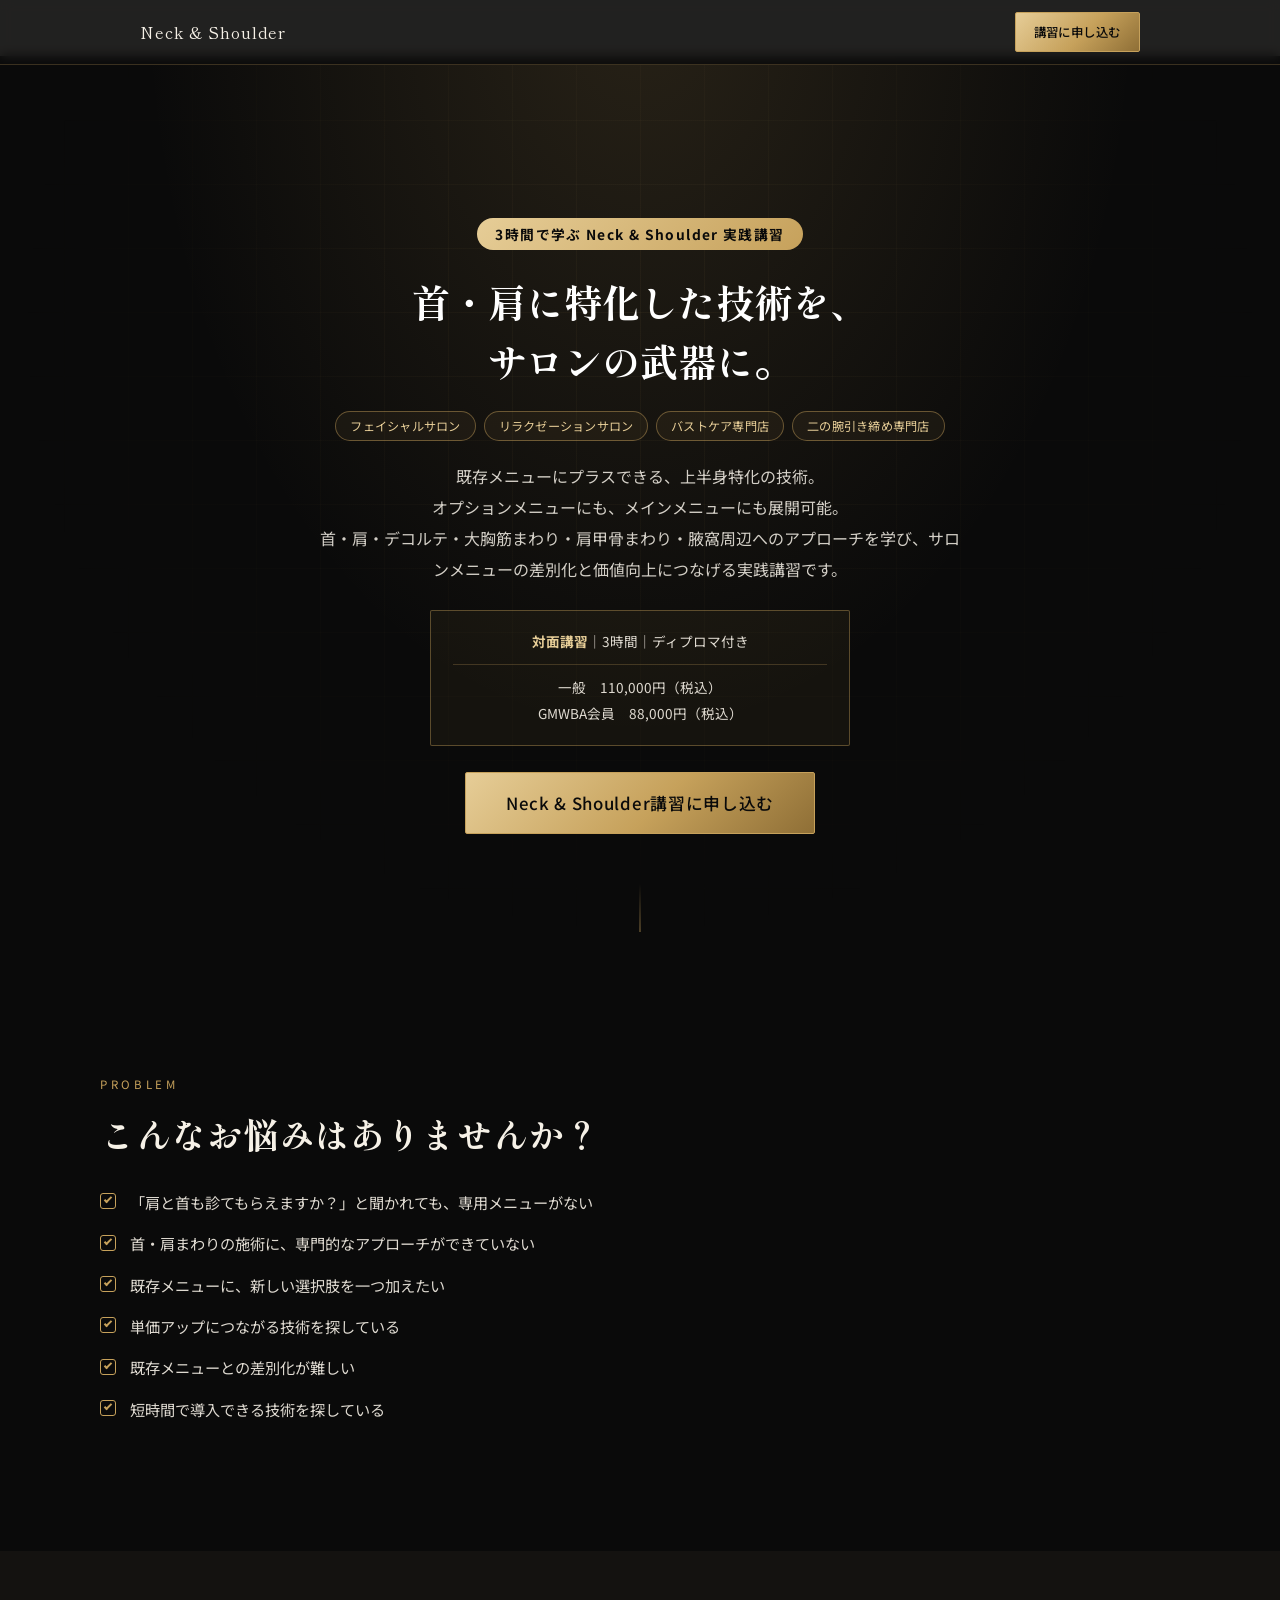
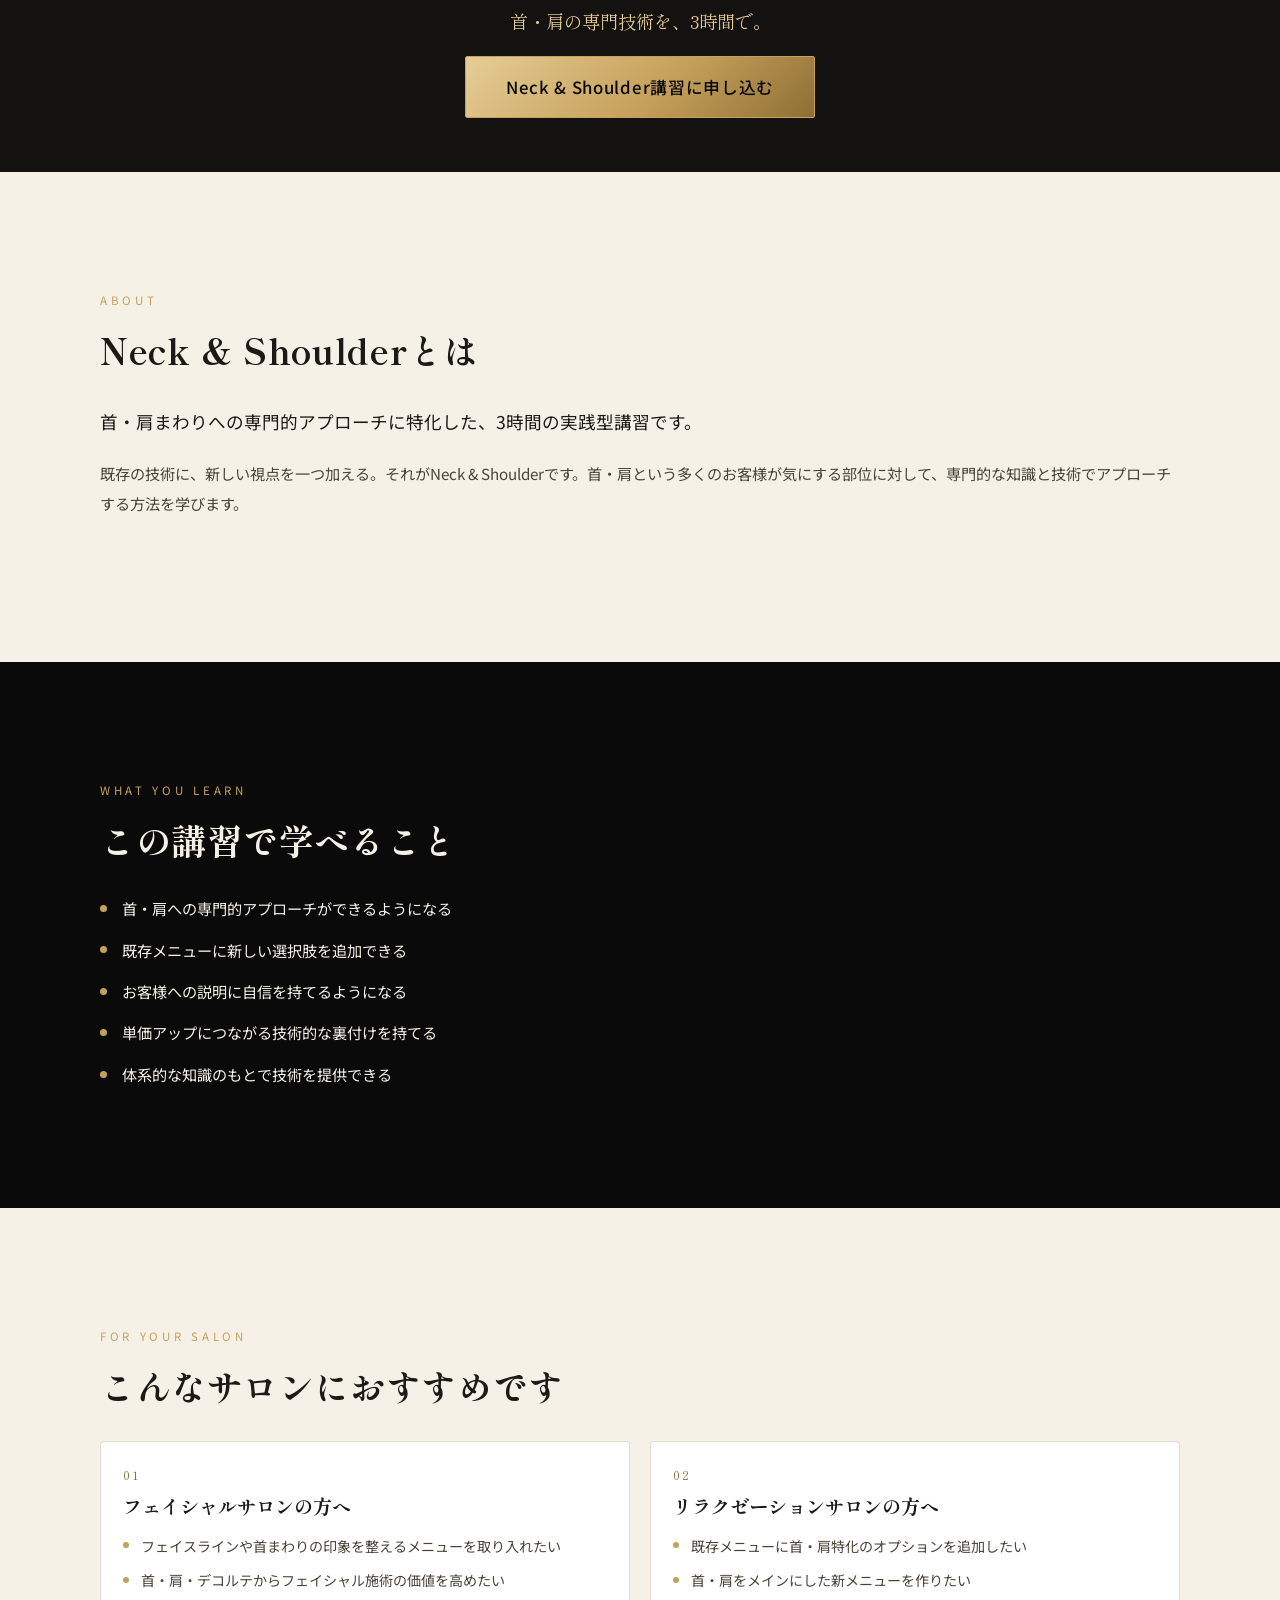
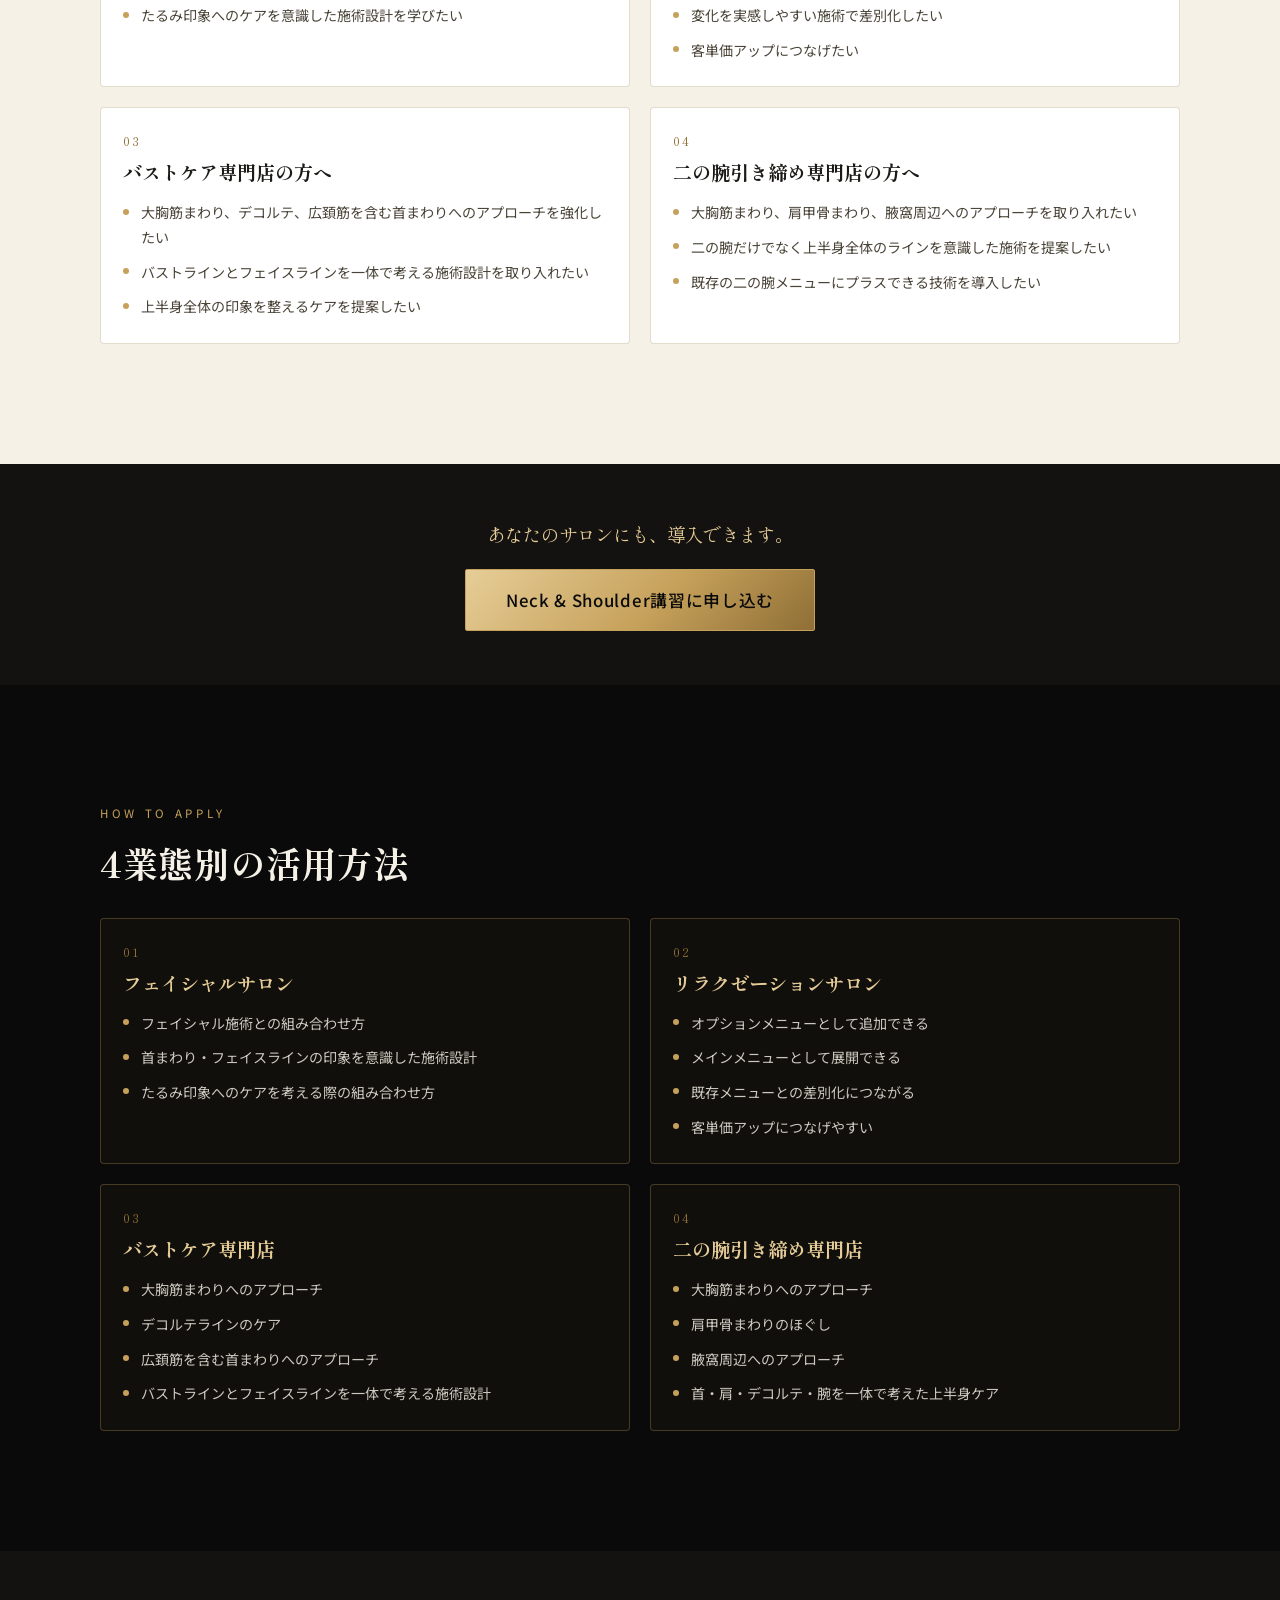
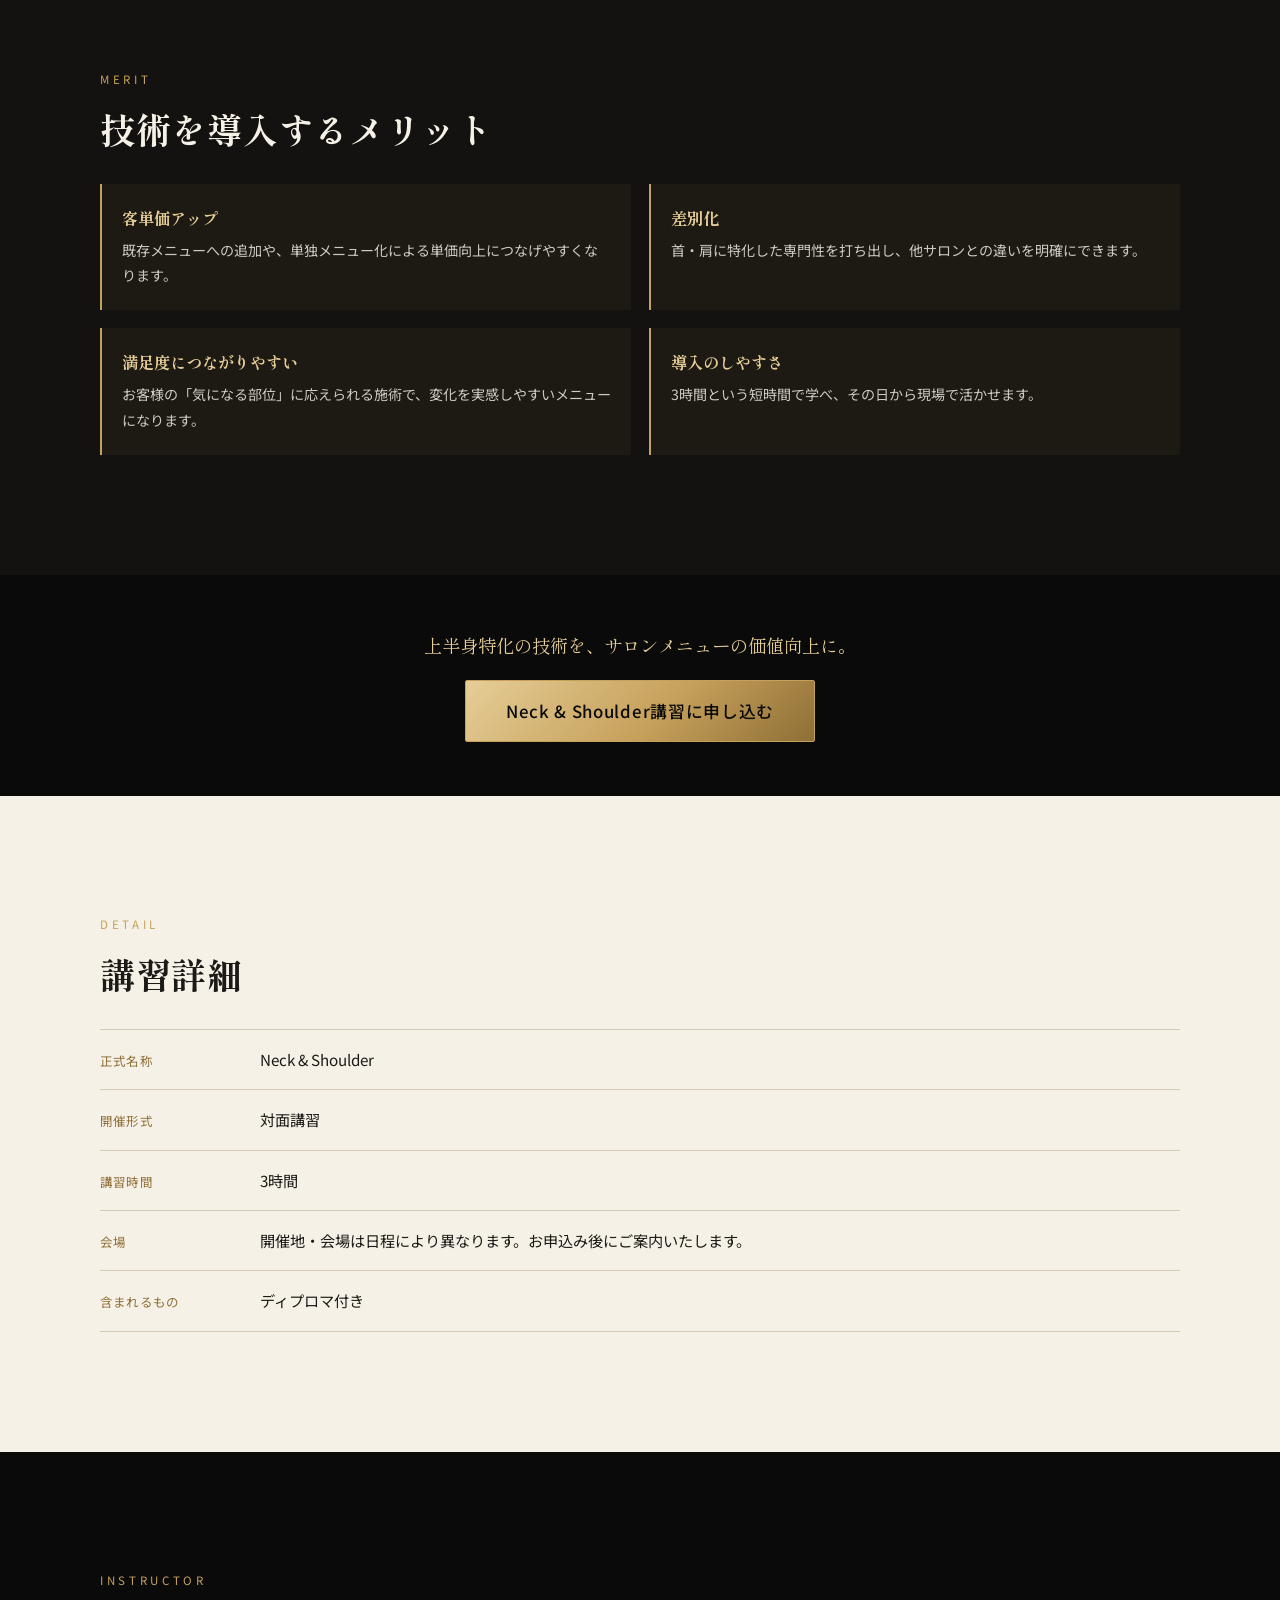
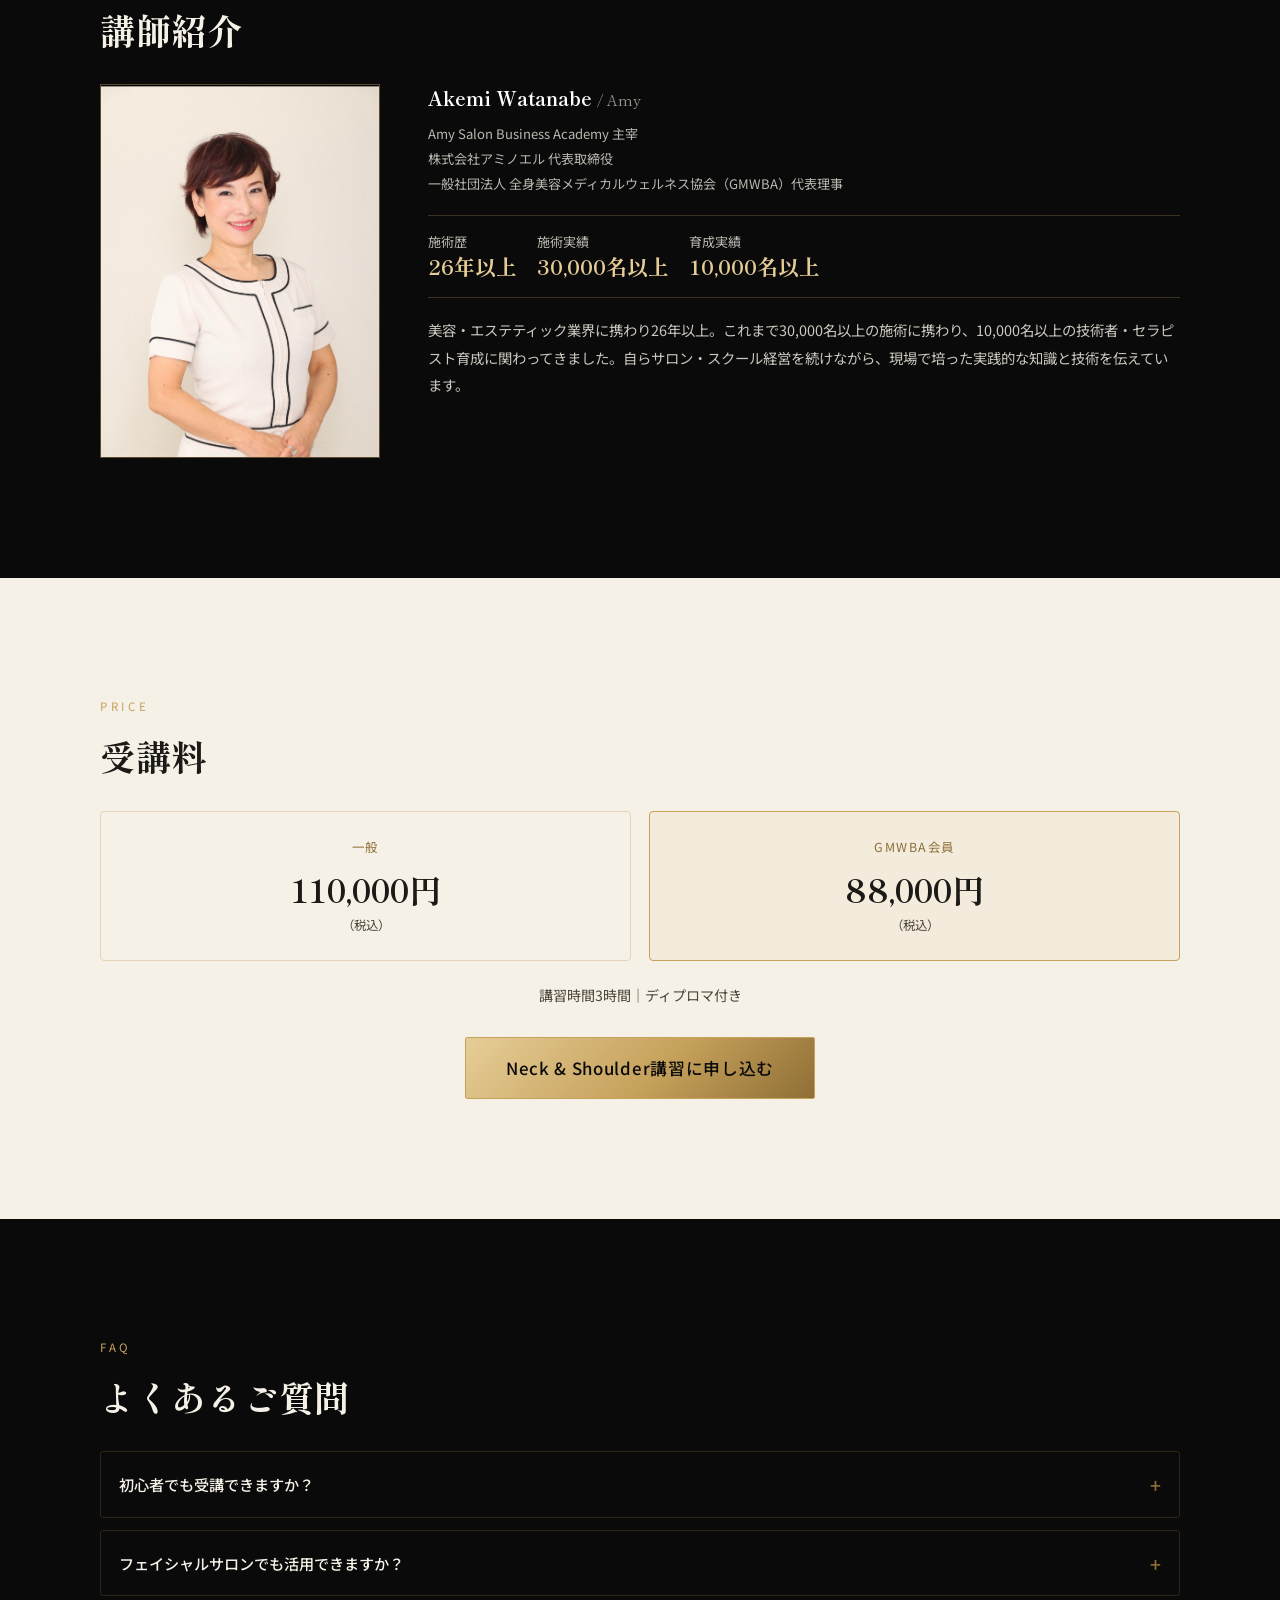
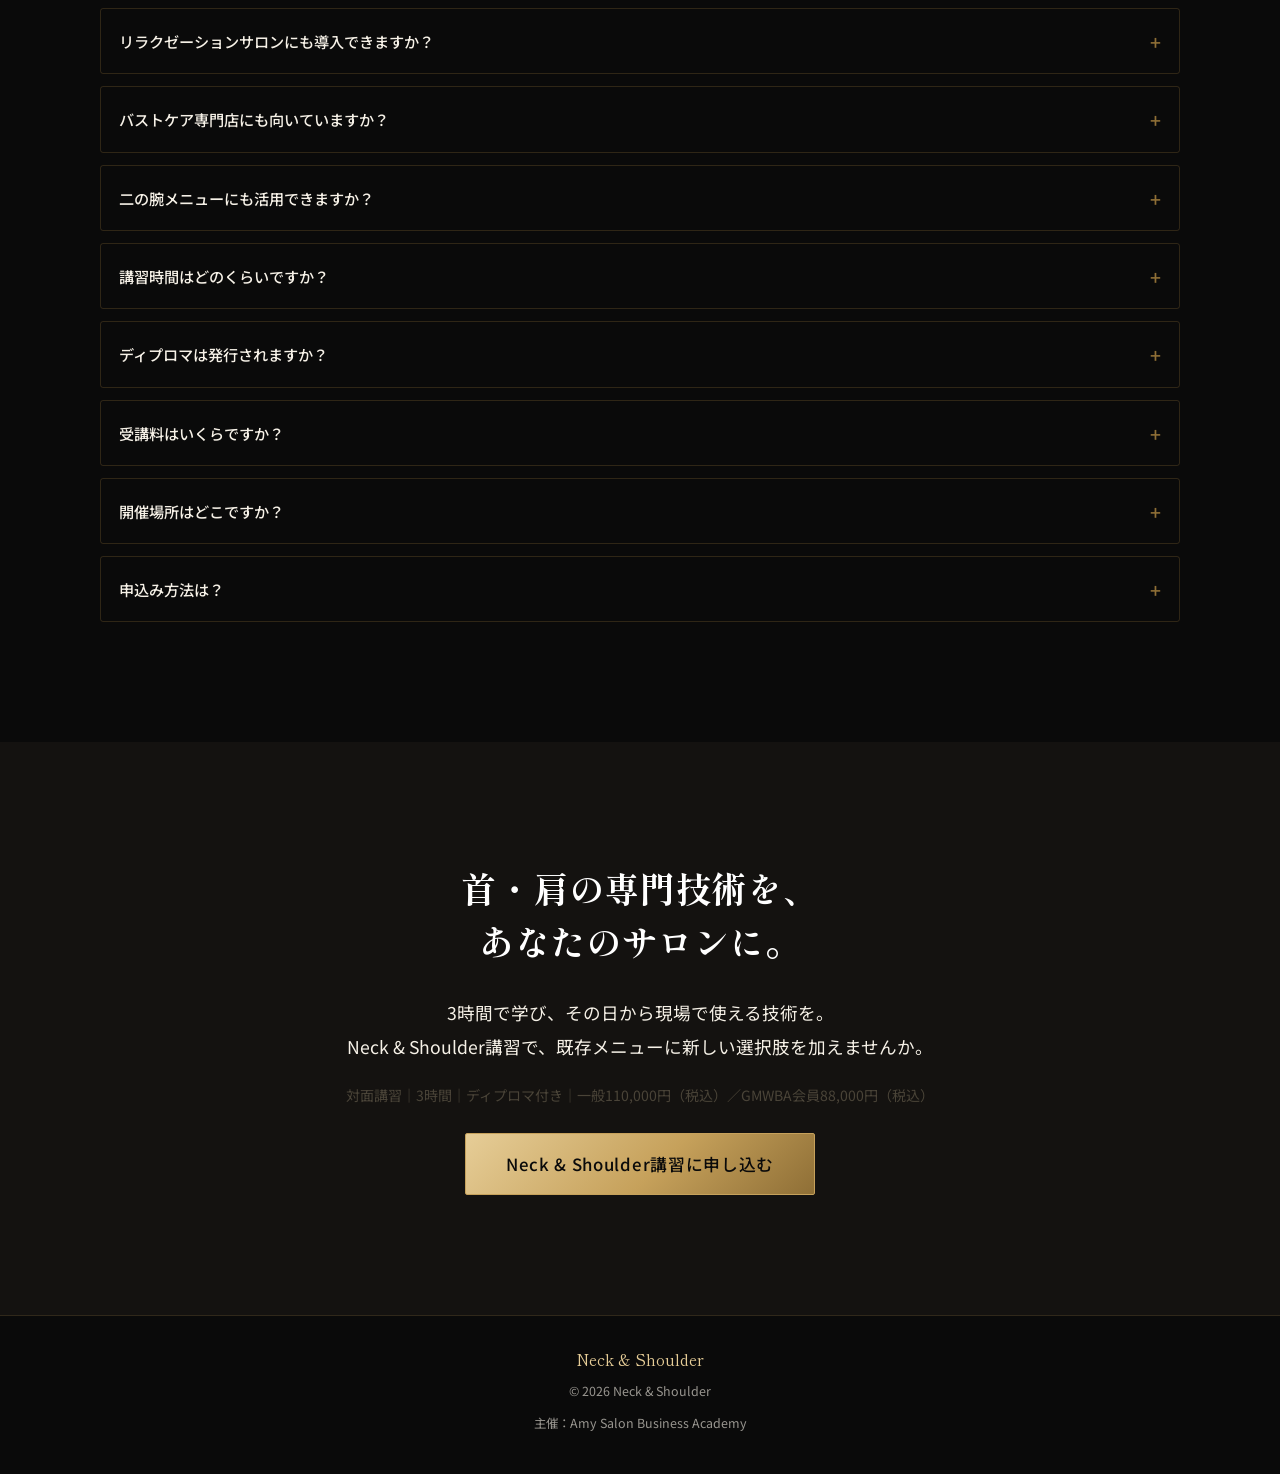
==== index.html @ 7eb39030 "Neck & Shoulder講習LP 初回実装 - 12セクション構成のLP（ファーストビュー〜最終CTA） - 黒×ゴールド基調、スマートフォン最優先デザイン - フェイシャル/リラクゼーション/" ====
<!DOCTYPE html>
<html lang="ja">
<head>
<meta charset="UTF-8">
<meta name="viewport" content="width=device-width, initial-scale=1.0">
<title>Neck & Shoulder｜3時間で学ぶ首・肩専門講習</title>
<meta name="description" content="首・肩に特化した技術を、サロンの武器に。3時間で学ぶNeck & Shoulder実践講習。フェイシャル・リラクゼーション・バストケア・二の腕引き締めサロンへの導入に。">
<meta name="robots" content="index,follow">
<link rel="canonical" href="https://example.com/">

<link rel="icon" href="favicon.svg" type="image/svg+xml">

<link rel="preconnect" href="https://fonts.googleapis.com">
<link rel="preconnect" href="https://fonts.gstatic.com" crossorigin>
<link href="https://fonts.googleapis.com/css2?family=Shippori+Mincho:wght@500;700&family=Noto+Sans+JP:wght@300;400;500;700&display=swap" rel="stylesheet">

<link rel="stylesheet" href="css/style.css">
</head>
<body>

<a class="skip-link" href="#main">本文へスキップ</a>

<header class="site-header" id="site-header">
  <div class="site-header__inner">
    <a href="#top" class="site-header__logo">Neck & Shoulder</a>
    <a href="#" class="btn btn--small btn--gold js-cta site-header__cta">講習に申し込む</a>
  </div>
</header>

<main id="main">

  <!-- 1. ファーストビュー -->
  <section class="hero" id="top" aria-label="ファーストビュー">
    <div class="hero__inner">
      <p class="hero__badge">3時間で学ぶ Neck & Shoulder 実践講習</p>

      <h1 class="hero__title">
        首・肩に特化した技術を、<br>
        サロンの武器に。
      </h1>

      <div class="hero__tags" aria-label="対象業態">
        <span class="hero__tag">フェイシャルサロン</span>
        <span class="hero__tag">リラクゼーションサロン</span>
        <span class="hero__tag">バストケア専門店</span>
        <span class="hero__tag">二の腕引き締め専門店</span>
      </div>

      <p class="hero__lead">
        既存メニューにプラスできる、上半身特化の技術。<br>
        オプションメニューにも、メインメニューにも展開可能。<br>
        首・肩・デコルテ・大胸筋まわり・肩甲骨まわり・腋窩周辺へのアプローチを学び、サロンメニューの差別化と価値向上につなげる実践講習です。
      </p>

      <div class="hero__info">
        <p class="hero__info-row"><strong>対面講習</strong>｜3時間｜ディプロマ付き</p>
        <hr class="hero__info-divider">
        <p class="hero__info-row">一般　110,000円（税込）</p>
        <p class="hero__info-row">GMWBA会員　88,000円（税込）</p>
      </div>

      <div class="hero__cta-group">
        <a href="#" class="btn btn--gold btn--large js-cta">Neck & Shoulder講習に申し込む</a>
      </div>
    </div>
    <div class="hero__scroll" aria-hidden="true"></div>
  </section>

  <!-- 2. こんなお悩みありませんか？ -->
  <section class="section section--dark" aria-labelledby="problem-title">
    <div class="section__inner">
      <p class="section__eyebrow">PROBLEM</p>
      <h2 class="section__title" id="problem-title">こんなお悩みは<br class="sp-only">ありませんか？</h2>
      <ul class="check-list">
        <li>「肩と首も診てもらえますか？」と聞かれても、専用メニューがない</li>
        <li>首・肩まわりの施術に、専門的なアプローチができていない</li>
        <li>既存メニューに、新しい選択肢を一つ加えたい</li>
        <li>単価アップにつながる技術を探している</li>
        <li>既存メニューとの差別化が難しい</li>
        <li>短時間で導入できる技術を探している</li>
      </ul>
    </div>
  </section>

  <!-- 中間CTA 1 -->
  <section class="section section--dark-2 section--compact" aria-label="申込みのご案内">
    <div class="section__inner mid-cta">
      <p class="mid-cta__lead">首・肩の専門技術を、3時間で。</p>
      <a href="#" class="btn btn--gold btn--large js-cta">Neck & Shoulder講習に申し込む</a>
    </div>
  </section>

  <!-- 3. Neck & Shoulderとは -->
  <section class="section section--ivory" aria-labelledby="about-title">
    <div class="section__inner">
      <p class="section__eyebrow">ABOUT</p>
      <h2 class="section__title" id="about-title">Neck & Shoulderとは</h2>
      <p class="section__lead">首・肩まわりへの専門的アプローチに特化した、3時間の実践型講習です。</p>
      <p class="section__text">
        既存の技術に、新しい視点を一つ加える。それがNeck & Shoulderです。首・肩という多くのお客様が気にする部位に対して、専門的な知識と技術でアプローチする方法を学びます。
      </p>
    </div>
  </section>

  <!-- 4. この講習で学べること -->
  <section class="section section--dark" aria-labelledby="learn-title">
    <div class="section__inner">
      <p class="section__eyebrow">WHAT YOU LEARN</p>
      <h2 class="section__title" id="learn-title">この講習で<br class="sp-only">学べること</h2>
      <ul class="dot-list">
        <li>首・肩への専門的アプローチができるようになる</li>
        <li>既存メニューに新しい選択肢を追加できる</li>
        <li>お客様への説明に自信を持てるようになる</li>
        <li>単価アップにつながる技術的な裏付けを持てる</li>
        <li>体系的な知識のもとで技術を提供できる</li>
      </ul>
    </div>
  </section>

  <!-- 5. こんなサロンにおすすめ -->
  <section class="section section--ivory" aria-labelledby="target-title">
    <div class="section__inner">
      <p class="section__eyebrow">FOR YOUR SALON</p>
      <h2 class="section__title" id="target-title">こんなサロンに<br class="sp-only">おすすめです</h2>
      <div class="biz-grid">
        <article class="biz-card">
          <p class="biz-card__num">01</p>
          <h3 class="biz-card__title">フェイシャルサロンの方へ</h3>
          <ul class="biz-card__list">
            <li>フェイスラインや首まわりの印象を整えるメニューを取り入れたい</li>
            <li>首・肩・デコルテからフェイシャル施術の価値を高めたい</li>
            <li>たるみ印象へのケアを意識した施術設計を学びたい</li>
          </ul>
        </article>
        <article class="biz-card">
          <p class="biz-card__num">02</p>
          <h3 class="biz-card__title">リラクゼーションサロンの方へ</h3>
          <ul class="biz-card__list">
            <li>既存メニューに首・肩特化のオプションを追加したい</li>
            <li>首・肩をメインにした新メニューを作りたい</li>
            <li>変化を実感しやすい施術で差別化したい</li>
            <li>客単価アップにつなげたい</li>
          </ul>
        </article>
        <article class="biz-card">
          <p class="biz-card__num">03</p>
          <h3 class="biz-card__title">バストケア専門店の方へ</h3>
          <ul class="biz-card__list">
            <li>大胸筋まわり、デコルテ、広頚筋を含む首まわりへのアプローチを強化したい</li>
            <li>バストラインとフェイスラインを一体で考える施術設計を取り入れたい</li>
            <li>上半身全体の印象を整えるケアを提案したい</li>
          </ul>
        </article>
        <article class="biz-card">
          <p class="biz-card__num">04</p>
          <h3 class="biz-card__title">二の腕引き締め専門店の方へ</h3>
          <ul class="biz-card__list">
            <li>大胸筋まわり、肩甲骨まわり、腋窩周辺へのアプローチを取り入れたい</li>
            <li>二の腕だけでなく上半身全体のラインを意識した施術を提案したい</li>
            <li>既存の二の腕メニューにプラスできる技術を導入したい</li>
          </ul>
        </article>
      </div>
    </div>
  </section>

  <!-- 中間CTA 1.5 -->
  <section class="section section--dark-2 section--compact" aria-label="申込みのご案内">
    <div class="section__inner mid-cta">
      <p class="mid-cta__lead">あなたのサロンにも、導入できます。</p>
      <a href="#" class="btn btn--gold btn--large js-cta">Neck & Shoulder講習に申し込む</a>
    </div>
  </section>

  <!-- 6. 4業態別の活用方法 -->
  <section class="section section--dark" aria-labelledby="usage-title">
    <div class="section__inner">
      <p class="section__eyebrow">HOW TO APPLY</p>
      <h2 class="section__title" id="usage-title">4業態別の<br class="sp-only">活用方法</h2>
      <div class="biz-grid">
        <article class="biz-card">
          <p class="biz-card__num">01</p>
          <h3 class="biz-card__title">フェイシャルサロン</h3>
          <ul class="biz-card__list">
            <li>フェイシャル施術との組み合わせ方</li>
            <li>首まわり・フェイスラインの印象を意識した施術設計</li>
            <li>たるみ印象へのケアを考える際の組み合わせ方</li>
          </ul>
        </article>
        <article class="biz-card">
          <p class="biz-card__num">02</p>
          <h3 class="biz-card__title">リラクゼーションサロン</h3>
          <ul class="biz-card__list">
            <li>オプションメニューとして追加できる</li>
            <li>メインメニューとして展開できる</li>
            <li>既存メニューとの差別化につながる</li>
            <li>客単価アップにつなげやすい</li>
          </ul>
        </article>
        <article class="biz-card">
          <p class="biz-card__num">03</p>
          <h3 class="biz-card__title">バストケア専門店</h3>
          <ul class="biz-card__list">
            <li>大胸筋まわりへのアプローチ</li>
            <li>デコルテラインのケア</li>
            <li>広頚筋を含む首まわりへのアプローチ</li>
            <li>バストラインとフェイスラインを一体で考える施術設計</li>
          </ul>
        </article>
        <article class="biz-card">
          <p class="biz-card__num">04</p>
          <h3 class="biz-card__title">二の腕引き締め専門店</h3>
          <ul class="biz-card__list">
            <li>大胸筋まわりへのアプローチ</li>
            <li>肩甲骨まわりのほぐし</li>
            <li>腋窩周辺へのアプローチ</li>
            <li>首・肩・デコルテ・腕を一体で考えた上半身ケア</li>
          </ul>
        </article>
      </div>
    </div>
  </section>

  <!-- 7. 導入するメリット -->
  <section class="section section--dark-2" aria-labelledby="merit-title">
    <div class="section__inner">
      <p class="section__eyebrow">MERIT</p>
      <h2 class="section__title" id="merit-title">技術を導入する<br class="sp-only">メリット</h2>
      <div class="benefit-grid">
        <div class="benefit-card">
          <p class="benefit-card__title">客単価アップ</p>
          <p class="benefit-card__text">既存メニューへの追加や、単独メニュー化による単価向上につなげやすくなります。</p>
        </div>
        <div class="benefit-card">
          <p class="benefit-card__title">差別化</p>
          <p class="benefit-card__text">首・肩に特化した専門性を打ち出し、他サロンとの違いを明確にできます。</p>
        </div>
        <div class="benefit-card">
          <p class="benefit-card__title">満足度につながりやすい</p>
          <p class="benefit-card__text">お客様の「気になる部位」に応えられる施術で、変化を実感しやすいメニューになります。</p>
        </div>
        <div class="benefit-card">
          <p class="benefit-card__title">導入のしやすさ</p>
          <p class="benefit-card__text">3時間という短時間で学べ、その日から現場で活かせます。</p>
        </div>
      </div>
    </div>
  </section>

  <!-- 中間CTA 2 -->
  <section class="section section--dark section--compact" aria-label="申込みのご案内">
    <div class="section__inner mid-cta">
      <p class="mid-cta__lead">上半身特化の技術を、サロンメニューの価値向上に。</p>
      <a href="#" class="btn btn--gold btn--large js-cta">Neck & Shoulder講習に申し込む</a>
    </div>
  </section>

  <!-- 8. 講習詳細 -->
  <section class="section section--ivory" aria-labelledby="detail-title">
    <div class="section__inner">
      <p class="section__eyebrow">DETAIL</p>
      <h2 class="section__title" id="detail-title">講習詳細</h2>
      <div class="detail-table">
        <div class="detail-table__row">
          <p class="detail-table__label">正式名称</p>
          <p class="detail-table__value">Neck & Shoulder</p>
        </div>
        <div class="detail-table__row">
          <p class="detail-table__label">開催形式</p>
          <p class="detail-table__value">対面講習</p>
        </div>
        <div class="detail-table__row">
          <p class="detail-table__label">講習時間</p>
          <p class="detail-table__value">3時間</p>
        </div>
        <div class="detail-table__row">
          <p class="detail-table__label">会場</p>
          <p class="detail-table__value">開催地・会場は日程により異なります。お申込み後にご案内いたします。</p>
        </div>
        <div class="detail-table__row">
          <p class="detail-table__label">含まれるもの</p>
          <p class="detail-table__value">ディプロマ付き</p>
        </div>
      </div>
    </div>
  </section>

  <!-- 9. 講師 Amy紹介・実績 -->
  <section class="section section--dark" aria-labelledby="profile-title">
    <div class="section__inner">
      <p class="section__eyebrow">INSTRUCTOR</p>
      <h2 class="section__title" id="profile-title">講師紹介</h2>
      <div class="profile">
        <div class="profile__photo-frame">
          <img class="profile__photo" src="amy-profile.jpg" alt="Neck & Shoulder 講師 Akemi Watanabe（Amy）" loading="lazy">
        </div>
        <div>
          <p class="profile__name">Akemi Watanabe <span>/ Amy</span></p>
          <div class="profile__role">
            <p>Amy Salon Business Academy 主宰</p>
            <p>株式会社アミノエル 代表取締役</p>
            <p>一般社団法人 全身美容メディカルウェルネス協会（GMWBA）代表理事</p>
          </div>
          <div class="profile__stats">
            <div class="profile__stats-item">施術歴<span class="profile__stats-value">26年以上</span></div>
            <div class="profile__stats-item">施術実績<span class="profile__stats-value">30,000名以上</span></div>
            <div class="profile__stats-item">育成実績<span class="profile__stats-value">10,000名以上</span></div>
          </div>
          <p class="profile__text">
            美容・エステティック業界に携わり26年以上。これまで30,000名以上の施術に携わり、10,000名以上の技術者・セラピスト育成に関わってきました。自らサロン・スクール経営を続けながら、現場で培った実践的な知識と技術を伝えています。
          </p>
        </div>
      </div>
    </div>
  </section>

  <!-- 10. 受講料 -->
  <section class="section section--ivory" aria-labelledby="price-title">
    <div class="section__inner">
      <p class="section__eyebrow">PRICE</p>
      <h2 class="section__title" id="price-title">受講料</h2>
      <div class="price-grid">
        <div class="price-card">
          <p class="price-card__label">一般</p>
          <p class="price-card__value">110,000円</p>
          <p class="price-card__note">（税込）</p>
        </div>
        <div class="price-card price-card--highlight">
          <p class="price-card__label">GMWBA会員</p>
          <p class="price-card__value">88,000円</p>
          <p class="price-card__note">（税込）</p>
        </div>
      </div>
      <p class="price-includes">講習時間3時間｜ディプロマ付き</p>
      <div class="hero__cta-group" style="margin-top:32px;">
        <a href="#" class="btn btn--gold btn--large js-cta">Neck & Shoulder講習に申し込む</a>
      </div>
    </div>
  </section>

  <!-- 11. FAQ -->
  <section class="section section--dark" aria-labelledby="faq-title">
    <div class="section__inner">
      <p class="section__eyebrow">FAQ</p>
      <h2 class="section__title" id="faq-title">よくあるご質問</h2>
      <div class="faq-list">
        <details class="faq-item">
          <summary class="faq-item__q">初心者でも受講できますか？</summary>
          <p class="faq-item__a">基礎から実技まで学べる講習ですが、サロンメニューへの導入を前提としているため、現在サロンを運営されている方、または開業予定の方におすすめです。</p>
        </details>
        <details class="faq-item">
          <summary class="faq-item__q">フェイシャルサロンでも活用できますか？</summary>
          <p class="faq-item__a">はい。首・肩・デコルテ・大胸筋まわりへのアプローチを取り入れることで、フェイシャル施術と組み合わせたメニュー設計が可能です。</p>
        </details>
        <details class="faq-item">
          <summary class="faq-item__q">リラクゼーションサロンにも導入できますか？</summary>
          <p class="faq-item__a">はい。首・肩に特化したオプションメニューとしても、メインメニューとしても活用できます。</p>
        </details>
        <details class="faq-item">
          <summary class="faq-item__q">バストケア専門店にも向いていますか？</summary>
          <p class="faq-item__a">はい。大胸筋まわりやデコルテ、首まわりを含めた上半身全体の施術設計として取り入れやすい内容です。</p>
        </details>
        <details class="faq-item">
          <summary class="faq-item__q">二の腕メニューにも活用できますか？</summary>
          <p class="faq-item__a">はい。肩甲骨まわり・大胸筋まわり・腋窩周辺へのアプローチを、既存の二の腕メニューに組み合わせることができます。</p>
        </details>
        <details class="faq-item">
          <summary class="faq-item__q">講習時間はどのくらいですか？</summary>
          <p class="faq-item__a">約3時間の対面講習です。</p>
        </details>
        <details class="faq-item">
          <summary class="faq-item__q">ディプロマは発行されますか？</summary>
          <p class="faq-item__a">はい。講習修了後にディプロマを発行します。</p>
        </details>
        <details class="faq-item">
          <summary class="faq-item__q">受講料はいくらですか？</summary>
          <p class="faq-item__a">一般110,000円（税込）、GMWBA会員88,000円（税込）です。</p>
        </details>
        <details class="faq-item">
          <summary class="faq-item__q">開催場所はどこですか？</summary>
          <p class="faq-item__a">開催地・会場は日程により異なります。申込み時にご案内します。</p>
        </details>
        <details class="faq-item">
          <summary class="faq-item__q">申込み方法は？</summary>
          <p class="faq-item__a">LP内の「Neck & Shoulder講習に申し込む」ボタンからお問い合わせください。</p>
        </details>
      </div>
    </div>
  </section>

  <!-- 12. 最終CTA -->
  <section class="section section--dark-2 section--final" aria-labelledby="final-title">
    <div class="section__inner">
      <h2 class="section__title" id="final-title">首・肩の専門技術を、<br>あなたのサロンに。</h2>
      <p class="section__lead">
        3時間で学び、その日から現場で使える技術を。<br>
        Neck & Shoulder講習で、既存メニューに新しい選択肢を加えませんか。
      </p>
      <p class="price-includes" style="margin-bottom:28px;">
        対面講習｜3時間｜ディプロマ付き｜一般110,000円（税込）／GMWBA会員88,000円（税込）
      </p>
      <a href="#" class="btn btn--gold btn--large js-cta">Neck & Shoulder講習に申し込む</a>
    </div>
  </section>

</main>

<footer class="site-footer">
  <div class="site-footer__inner">
    <p class="site-footer__logo">Neck & Shoulder</p>
    <p>&copy; <span id="js-year">2026</span> Neck & Shoulder</p>
    <p class="site-footer__note">主催：Amy Salon Business Academy</p>
  </div>
</footer>

<script src="js/config.js"></script>
<script src="js/script.js"></script>
</body>
</html>
---- css/style.css ----
/* ==========================================================================
   Neck & Shoulder LP - stylesheet
   独立プロジェクト。他LPのCSSとは共有・依存関係なし。
   ========================================================================== */

:root {
  --color-black: #0a0a0a;
  --color-black-2: #141210;
  --color-ivory: #f6f1e7;
  --color-ivory-2: #efe7d8;
  --color-white: #ffffff;
  --color-gold: #c6a15b;
  --color-gold-light: #e6cd97;
  --color-gold-deep: #8f6f36;
  --color-ink: #1c1a16;
  --color-ink-soft: #4a4438;

  --font-serif: 'Shippori Mincho', serif;
  --font-sans: 'Noto Sans JP', sans-serif;

  --max-width: 1080px;
  --section-pad-y: clamp(56px, 10vw, 120px);
  --section-pad-x: clamp(20px, 6vw, 40px);
}

*, *::before, *::after { box-sizing: border-box; }
html { scroll-behavior: smooth; }
body {
  margin: 0;
  font-family: var(--font-sans);
  background: var(--color-ivory);
  color: var(--color-ink);
  -webkit-font-smoothing: antialiased;
}
img { max-width: 100%; display: block; }
a { color: inherit; text-decoration: none; }
ul { margin: 0; padding: 0; list-style: none; }
h1, h2, h3, p { margin: 0; }

.skip-link {
  position: absolute;
  left: -9999px;
  top: 0;
  background: var(--color-gold);
  color: var(--color-black);
  padding: 10px 16px;
  z-index: 1000;
}
.skip-link:focus { left: 12px; top: 12px; }

.sp-only { display: inline; }
@media (min-width: 769px) {
  .sp-only { display: none; }
}

:focus-visible {
  outline: 2px solid var(--color-gold-light);
  outline-offset: 3px;
}

/* ---------- Buttons ---------- */
.btn {
  display: inline-block;
  font-family: var(--font-sans);
  font-weight: 500;
  text-align: center;
  border-radius: 2px;
  cursor: pointer;
  transition: transform 0.25s ease, box-shadow 0.25s ease, background 0.25s ease, color 0.25s ease;
  border: 1px solid transparent;
  letter-spacing: 0.04em;
}

.btn--gold {
  background: linear-gradient(135deg, var(--color-gold-light) 0%, var(--color-gold) 55%, var(--color-gold-deep) 100%);
  color: var(--color-black);
  border-color: var(--color-gold);
}
.btn--gold:hover,
.btn--gold:focus-visible {
  transform: translateY(-2px);
  box-shadow: 0 10px 24px rgba(198, 161, 91, 0.35);
}

.btn--outline-gold {
  background: transparent;
  color: var(--color-gold-deep);
  border-color: rgba(143, 111, 54, 0.55);
}
.btn--outline-gold:hover,
.btn--outline-gold:focus-visible {
  background: rgba(198, 161, 91, 0.08);
  transform: none;
  box-shadow: none;
}

.btn--large {
  padding: 18px 40px;
  font-size: clamp(0.95rem, 1.6vw, 1.05rem);
  width: 100%;
  max-width: 420px;
}
@media (min-width: 769px) {
  .btn--large { width: auto; }
}

.btn--small {
  padding: 10px 18px;
  font-size: 0.78rem;
}

/* ---------- Header ---------- */
.site-header {
  position: fixed;
  top: 0;
  left: 0;
  right: 0;
  z-index: 500;
  background: rgba(10, 10, 10, 0.9);
  backdrop-filter: blur(6px);
  border-bottom: 1px solid rgba(198, 161, 91, 0.25);
}
.site-header__inner {
  max-width: var(--max-width);
  margin: 0 auto;
  padding: 12px var(--section-pad-x);
  display: flex;
  align-items: center;
  justify-content: space-between;
  gap: 12px;
}
.site-header__logo {
  font-family: var(--font-serif);
  font-size: clamp(0.82rem, 2.2vw, 1rem);
  letter-spacing: 0.06em;
  color: var(--color-ivory);
  line-height: 1.3;
}
.site-header__cta { white-space: nowrap; }

main { padding-top: 56px; }

/* ---------- Layout helpers ---------- */
.section {
  padding: var(--section-pad-y) var(--section-pad-x);
}
.section--compact {
  padding-top: calc(var(--section-pad-y) * 0.45);
  padding-bottom: calc(var(--section-pad-y) * 0.45);
}
.section__inner {
  max-width: var(--max-width);
  margin: 0 auto;
}
.section--dark { background: var(--color-black); color: var(--color-ivory); }
.section--ivory { background: var(--color-ivory); color: var(--color-ink); }
.section--dark-2 { background: var(--color-black-2); color: var(--color-ivory); }

.section__eyebrow {
  font-size: 0.72rem;
  letter-spacing: 0.32em;
  color: var(--color-gold);
  margin: 0 0 16px;
  text-transform: uppercase;
}
.section__title {
  font-family: var(--font-serif);
  font-weight: 700;
  font-size: clamp(1.5rem, 5vw, 2.2rem);
  line-height: 1.5;
  margin: 0 0 28px;
  letter-spacing: 0.02em;
}
.section--ivory .section__title { color: var(--color-ink); }
.section__lead {
  font-size: clamp(1rem, 2.4vw, 1.1rem);
  line-height: 1.95;
  margin: 0 0 20px;
}
.section__text {
  font-size: 0.95rem;
  line-height: 1.95;
  margin: 0 0 24px;
  color: var(--color-ink-soft);
}
.section--dark .section__text,
.section--dark-2 .section__text { color: rgba(246, 241, 231, 0.8); }

/* ---------- Hero ---------- */
.hero {
  min-height: 100svh;
  min-height: 100vh;
  display: flex;
  align-items: center;
  justify-content: center;
  text-align: center;
  padding: 96px var(--section-pad-x) 56px;
  background:
    radial-gradient(ellipse at 50% -10%, rgba(198, 161, 91, 0.16), transparent 55%),
    linear-gradient(180deg, #0a0a0a 0%, #0a0a0a 100%);
  position: relative;
  overflow: hidden;
  color: var(--color-ivory);
}
.hero::before {
  content: "";
  position: absolute;
  inset: 0;
  background-image:
    linear-gradient(rgba(198, 161, 91, 0.06) 1px, transparent 1px),
    linear-gradient(90deg, rgba(198, 161, 91, 0.06) 1px, transparent 1px);
  background-size: 64px 64px;
  mask-image: radial-gradient(ellipse at 50% 30%, black, transparent 70%);
  pointer-events: none;
}
.hero__inner {
  position: relative;
  max-width: 640px;
  display: flex;
  flex-direction: column;
  align-items: center;
}
.hero__badge {
  display: inline-block;
  font-size: clamp(0.76rem, 2.4vw, 0.86rem);
  font-weight: 700;
  letter-spacing: 0.1em;
  color: var(--color-black);
  background: linear-gradient(135deg, var(--color-gold-light) 0%, var(--color-gold) 100%);
  padding: 6px 18px;
  border-radius: 999px;
  margin: 0 0 22px;
}
.hero__title {
  font-family: var(--font-serif);
  font-weight: 700;
  font-size: clamp(1.55rem, 6vw, 2.4rem);
  line-height: 1.55;
  margin: 0 0 20px;
  color: var(--color-white);
}
.hero__tags {
  display: flex;
  flex-wrap: wrap;
  justify-content: center;
  gap: 8px;
  margin: 0 0 20px;
}
.hero__tag {
  font-size: 0.76rem;
  letter-spacing: 0.02em;
  color: var(--color-gold-light);
  border: 1px solid rgba(198, 161, 91, 0.45);
  border-radius: 999px;
  padding: 5px 14px;
  background: rgba(198, 161, 91, 0.07);
}
.hero__lead {
  font-size: clamp(0.9rem, 2.3vw, 1rem);
  line-height: 1.95;
  color: rgba(246, 241, 231, 0.85);
  margin: 0 0 24px;
}
.hero__info {
  width: 100%;
  max-width: 420px;
  margin: 0 0 26px;
  padding: 18px 22px;
  border: 1px solid rgba(198, 161, 91, 0.4);
  background: rgba(198, 161, 91, 0.06);
  border-radius: 2px;
}
.hero__info-row {
  margin: 0;
  font-size: 0.85rem;
  line-height: 1.9;
  color: rgba(246, 241, 231, 0.9);
}
.hero__info-row strong { color: var(--color-gold-light); font-weight: 700; }
.hero__info-divider {
  margin: 10px 0;
  border: none;
  border-top: 1px solid rgba(198, 161, 91, 0.25);
}
.hero__cta-group {
  display: flex;
  flex-direction: column;
  align-items: center;
}
.hero__scroll {
  position: absolute;
  bottom: 24px;
  left: 50%;
  transform: translateX(-50%);
  width: 1px;
  height: 48px;
  background: linear-gradient(180deg, transparent, rgba(198, 161, 91, 0.7));
}

/* ---------- Check list (pain points) ---------- */
.check-list { display: flex; flex-direction: column; gap: 14px; margin: 0 0 8px; }
.check-list li {
  position: relative;
  padding-left: 30px;
  font-size: 0.95rem;
  line-height: 1.8;
}
.check-list li::before {
  content: "";
  position: absolute;
  left: 0;
  top: 0.3em;
  width: 16px;
  height: 16px;
  border: 1px solid var(--color-gold);
  border-radius: 3px;
}
.check-list li::after {
  content: "";
  position: absolute;
  left: 4px;
  top: 0.55em;
  width: 8px;
  height: 4px;
  border-left: 2px solid var(--color-gold);
  border-bottom: 2px solid var(--color-gold);
  transform: rotate(-45deg);
}
.section--dark .check-list li,
.section--dark-2 .check-list li { color: rgba(246, 241, 231, 0.9); }

/* ---------- Dot list (learn list) ---------- */
.dot-list { display: flex; flex-direction: column; gap: 14px; }
.dot-list li {
  position: relative;
  padding-left: 22px;
  font-size: 0.95rem;
  line-height: 1.8;
}
.dot-list li::before {
  content: "";
  position: absolute;
  left: 0;
  top: 0.65em;
  width: 7px;
  height: 7px;
  background: var(--color-gold);
  border-radius: 50%;
}

/* ---------- Business-type cards ---------- */
.biz-grid {
  display: grid;
  grid-template-columns: 1fr;
  gap: 20px;
}
@media (min-width: 640px) {
  .biz-grid { grid-template-columns: 1fr 1fr; }
}
.biz-card {
  border: 1px solid rgba(198, 161, 91, 0.3);
  border-radius: 4px;
  padding: 24px 22px;
  background: rgba(198, 161, 91, 0.04);
}
.section--ivory .biz-card { background: var(--color-white); border-color: rgba(143, 111, 54, 0.25); }
.biz-card__num {
  font-family: var(--font-serif);
  font-size: 0.76rem;
  letter-spacing: 0.16em;
  color: var(--color-gold-deep);
  margin: 0 0 8px;
}
.biz-card__title {
  font-family: var(--font-serif);
  font-weight: 700;
  font-size: clamp(1.05rem, 3vw, 1.2rem);
  margin: 0 0 14px;
  color: var(--color-ink);
}
.section--dark .biz-card__title,
.section--dark-2 .biz-card__title { color: var(--color-gold-light); }
.biz-card__list { display: flex; flex-direction: column; gap: 10px; }
.biz-card__list li {
  position: relative;
  padding-left: 18px;
  font-size: 0.88rem;
  line-height: 1.75;
  color: var(--color-ink-soft);
}
.section--dark .biz-card__list li,
.section--dark-2 .biz-card__list li { color: rgba(246, 241, 231, 0.82); }
.biz-card__list li::before {
  content: "";
  position: absolute;
  left: 0;
  top: 0.6em;
  width: 6px;
  height: 6px;
  background: var(--color-gold);
  border-radius: 50%;
}

/* ---------- Benefit grid ---------- */
.benefit-grid {
  display: grid;
  grid-template-columns: 1fr;
  gap: 18px;
}
@media (min-width: 640px) {
  .benefit-grid { grid-template-columns: 1fr 1fr; }
}
.benefit-card {
  padding: 22px 20px;
  border-left: 2px solid var(--color-gold);
  background: rgba(198, 161, 91, 0.05);
}
.benefit-card__title {
  font-family: var(--font-serif);
  font-weight: 700;
  font-size: 1.02rem;
  margin: 0 0 8px;
  color: var(--color-gold-light);
}
.benefit-card__text {
  font-size: 0.88rem;
  line-height: 1.8;
  color: rgba(246, 241, 231, 0.82);
  margin: 0;
}

/* ---------- Detail table (講習詳細) ---------- */
.detail-table {
  display: flex;
  flex-direction: column;
  border-top: 1px solid rgba(143, 111, 54, 0.3);
}
.detail-table__row {
  display: flex;
  flex-direction: column;
  gap: 4px;
  padding: 16px 0;
  border-bottom: 1px solid rgba(143, 111, 54, 0.3);
}
@media (min-width: 640px) {
  .detail-table__row { flex-direction: row; align-items: baseline; gap: 20px; }
}
.detail-table__label {
  font-size: 0.78rem;
  letter-spacing: 0.1em;
  color: var(--color-gold-deep);
  flex: 0 0 140px;
}
.detail-table__value {
  font-size: 0.95rem;
  line-height: 1.8;
  color: var(--color-ink);
}

/* ---------- Profile (講師紹介) ---------- */
.profile {
  display: flex;
  flex-direction: column;
  align-items: center;
  gap: 28px;
  text-align: center;
}
@media (min-width: 769px) {
  .profile { flex-direction: row; align-items: flex-start; text-align: left; gap: 48px; }
}
.profile__photo-frame {
  width: min(260px, 62vw);
  aspect-ratio: 3 / 4;
  flex-shrink: 0;
  border: 1px solid rgba(198, 161, 91, 0.4);
  background: rgba(198, 161, 91, 0.06);
  overflow: hidden;
}
@media (min-width: 769px) {
  .profile__photo-frame { width: 280px; }
}
.profile__photo {
  width: 100%;
  height: 100%;
  object-fit: cover;
  object-position: top center;
  display: block;
}
.profile__photo-placeholder {
  width: 100%;
  height: 100%;
  display: flex;
  align-items: center;
  justify-content: center;
  font-size: 0.76rem;
  letter-spacing: 0.06em;
  color: rgba(246, 241, 231, 0.55);
  text-align: center;
  padding: 0 16px;
  line-height: 1.8;
}
.profile__name {
  font-family: var(--font-serif);
  font-size: 1.2rem;
  font-weight: 700;
  color: var(--color-white);
  margin: 0 0 10px;
}
.profile__name span { color: rgba(246, 241, 231, 0.6); font-weight: 400; font-size: 0.9rem; }
.profile__role {
  font-size: 0.82rem;
  line-height: 1.9;
  color: rgba(246, 241, 231, 0.75);
  margin: 0 0 18px;
}
.profile__role p { margin: 0; }
.profile__stats {
  display: flex;
  flex-wrap: wrap;
  gap: 20px;
  justify-content: center;
  margin: 0 0 18px;
  padding: 16px 0;
  border-top: 1px solid rgba(198, 161, 91, 0.25);
  border-bottom: 1px solid rgba(198, 161, 91, 0.25);
}
@media (min-width: 769px) { .profile__stats { justify-content: flex-start; } }
.profile__stats-item { font-size: 0.82rem; color: rgba(246, 241, 231, 0.75); }
.profile__stats-value {
  display: block;
  font-family: var(--font-serif);
  font-weight: 700;
  font-size: 1.3rem;
  color: var(--color-gold-light);
}
.profile__text {
  font-size: 0.9rem;
  line-height: 1.9;
  color: rgba(246, 241, 231, 0.82);
  margin: 0;
}

/* ---------- Price table ---------- */
.price-grid {
  display: grid;
  grid-template-columns: 1fr;
  gap: 18px;
  margin: 0 0 24px;
}
@media (min-width: 640px) {
  .price-grid { grid-template-columns: 1fr 1fr; }
}
.price-card {
  border: 1px solid rgba(198, 161, 91, 0.35);
  border-radius: 4px;
  padding: 26px 22px;
  text-align: center;
}
.price-card--highlight {
  border-color: var(--color-gold);
  background: rgba(198, 161, 91, 0.08);
}
.price-card__label {
  font-size: 0.78rem;
  letter-spacing: 0.12em;
  color: var(--color-gold-deep);
  margin: 0 0 10px;
}
.price-card__value {
  font-family: var(--font-serif);
  font-weight: 700;
  font-size: clamp(1.6rem, 6vw, 2rem);
  color: var(--color-ink);
  margin: 0 0 4px;
}
.price-card__note { font-size: 0.78rem; color: var(--color-ink-soft); margin: 0; }
.price-includes {
  text-align: center;
  font-size: 0.88rem;
  color: var(--color-ink-soft);
  margin: 0;
}

/* ---------- FAQ ---------- */
.faq-list { display: flex; flex-direction: column; gap: 12px; }
.faq-item {
  border: 1px solid rgba(143, 111, 54, 0.28);
  border-radius: 3px;
  padding: 4px 18px;
}
.faq-item__q {
  cursor: pointer;
  list-style: none;
  padding: 16px 24px 16px 0;
  font-size: 0.95rem;
  font-weight: 500;
  line-height: 1.6;
  position: relative;
}
.faq-item__q::-webkit-details-marker { display: none; }
.faq-item__q::after {
  content: "+";
  position: absolute;
  right: 0;
  top: 14px;
  font-size: 1.2rem;
  color: var(--color-gold-deep);
}
.faq-item[open] .faq-item__q::after { content: "−"; }
.faq-item__a {
  margin: 0 0 16px;
  font-size: 0.88rem;
  line-height: 1.85;
  color: var(--color-ink-soft);
}

/* ---------- Mid CTA banner ---------- */
.mid-cta {
  display: flex;
  flex-direction: column;
  align-items: center;
  text-align: center;
  gap: 18px;
}
.mid-cta__lead {
  font-family: var(--font-serif);
  font-size: clamp(1rem, 3.2vw, 1.15rem);
  line-height: 1.8;
  color: var(--color-gold-light);
  margin: 0;
}

/* ---------- Final CTA ---------- */
.section--final .section__inner {
  display: flex;
  flex-direction: column;
  align-items: center;
  text-align: center;
}
.section--final .section__title { color: var(--color-white); }

/* ---------- Footer ---------- */
.site-footer {
  background: var(--color-black);
  color: rgba(246, 241, 231, 0.6);
  padding: 32px var(--section-pad-x) 40px;
  text-align: center;
  font-size: 0.78rem;
  border-top: 1px solid rgba(198, 161, 91, 0.2);
}
.site-footer__logo {
  font-family: var(--font-serif);
  color: var(--color-gold-light);
  font-size: 0.95rem;
  margin: 0 0 12px;
}
.site-footer__note { margin: 12px 0 0; line-height: 1.8; }
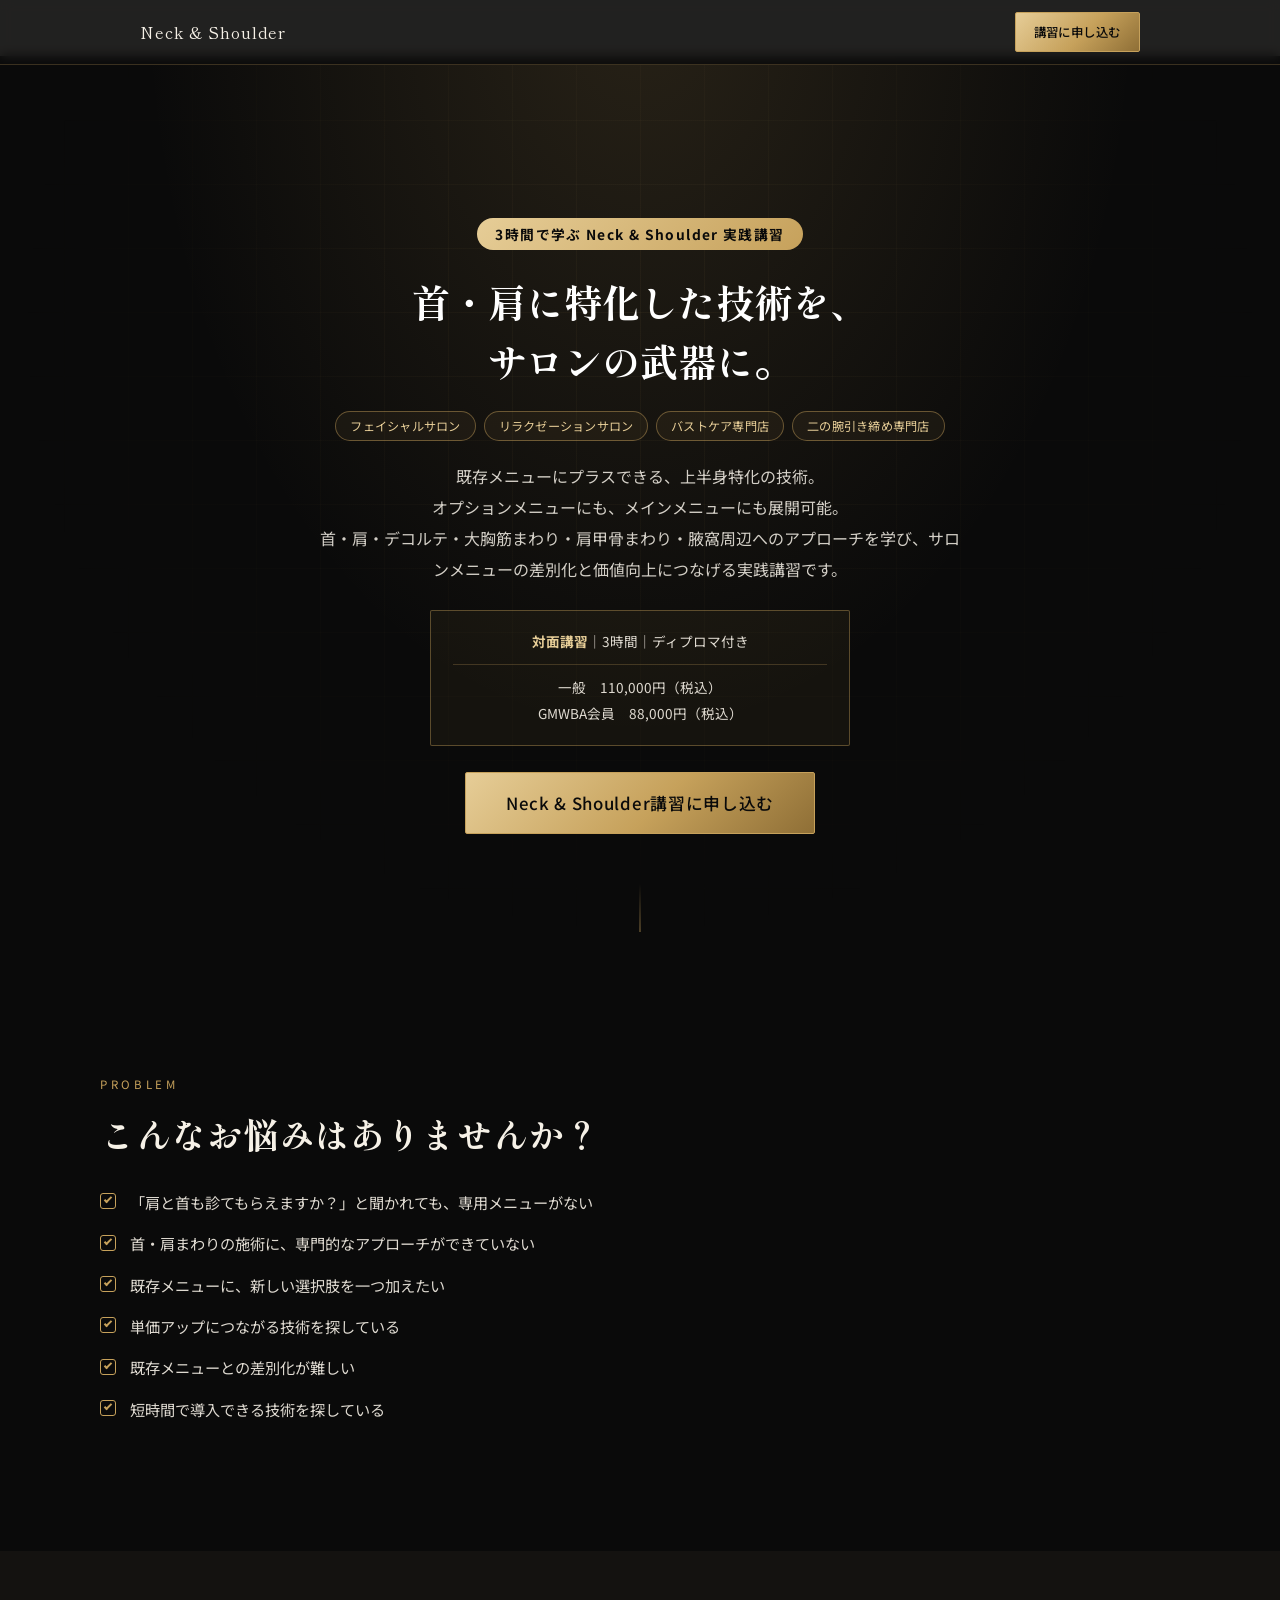
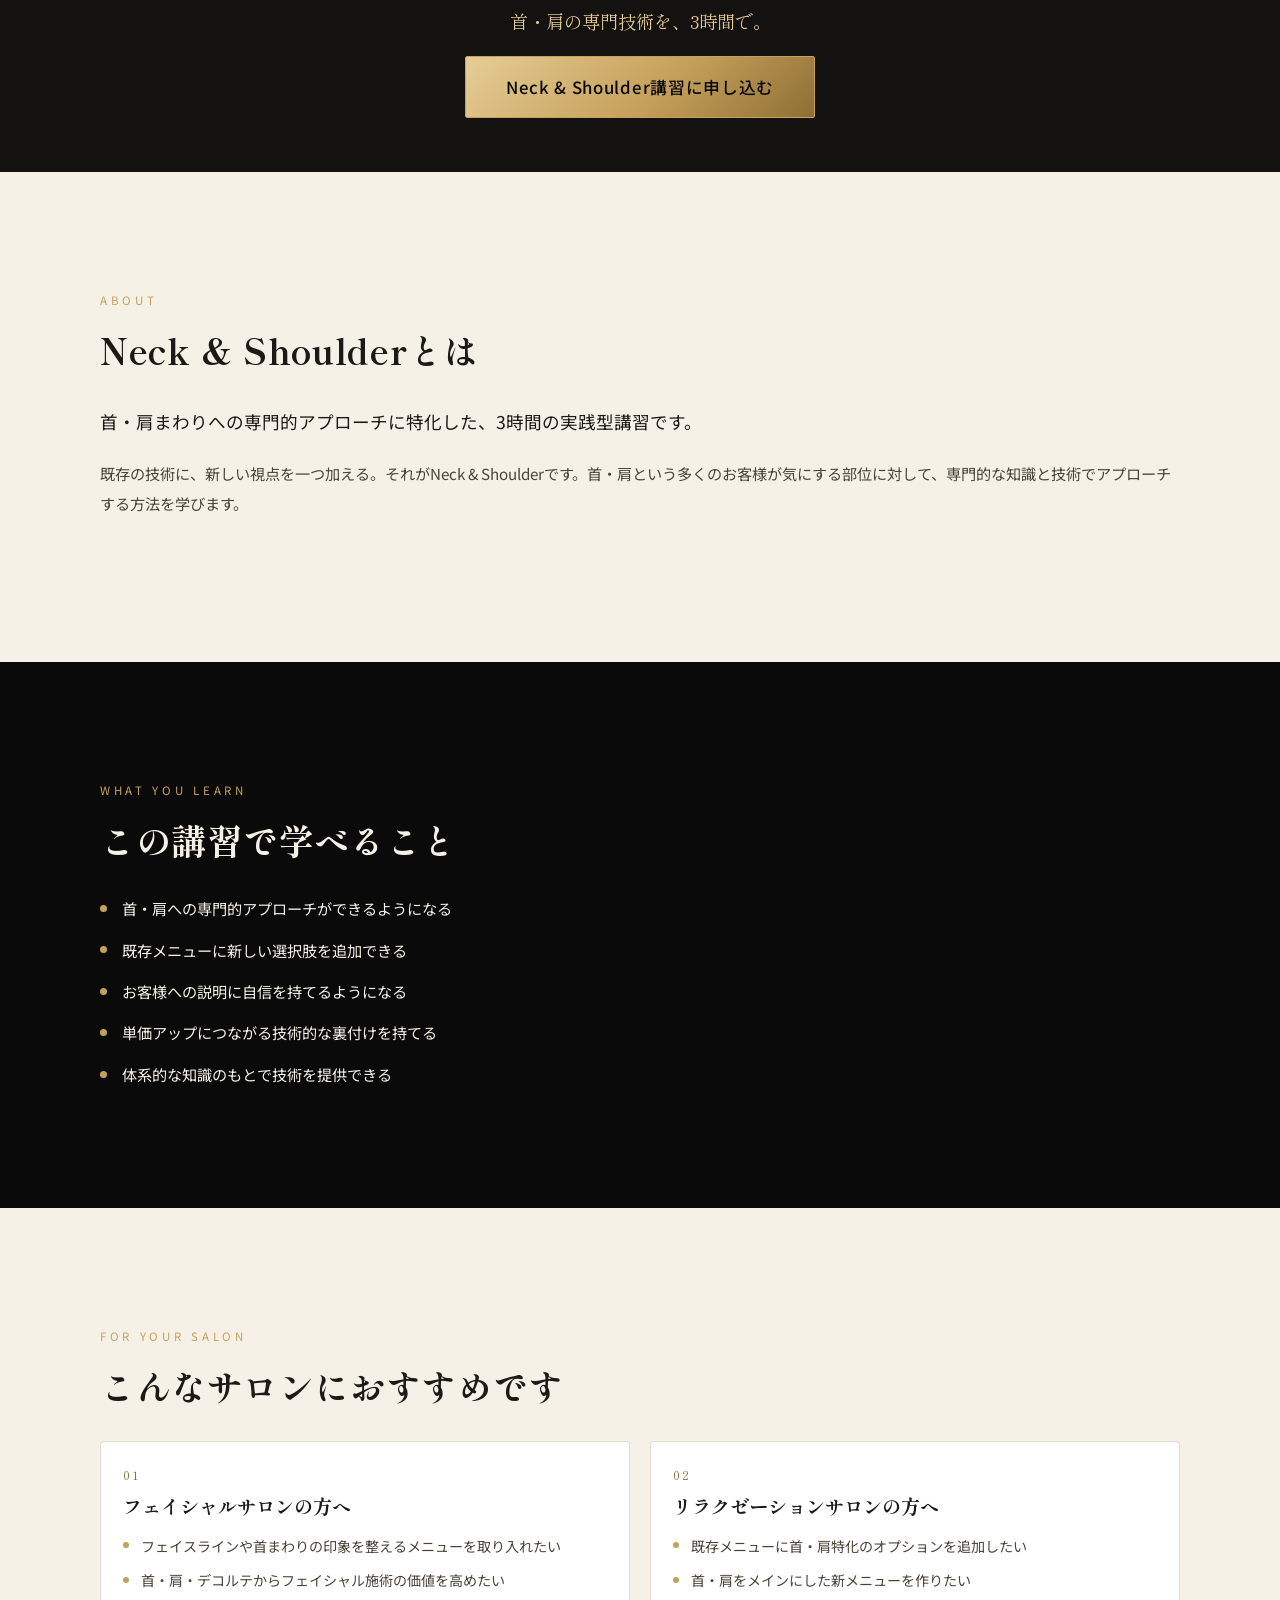
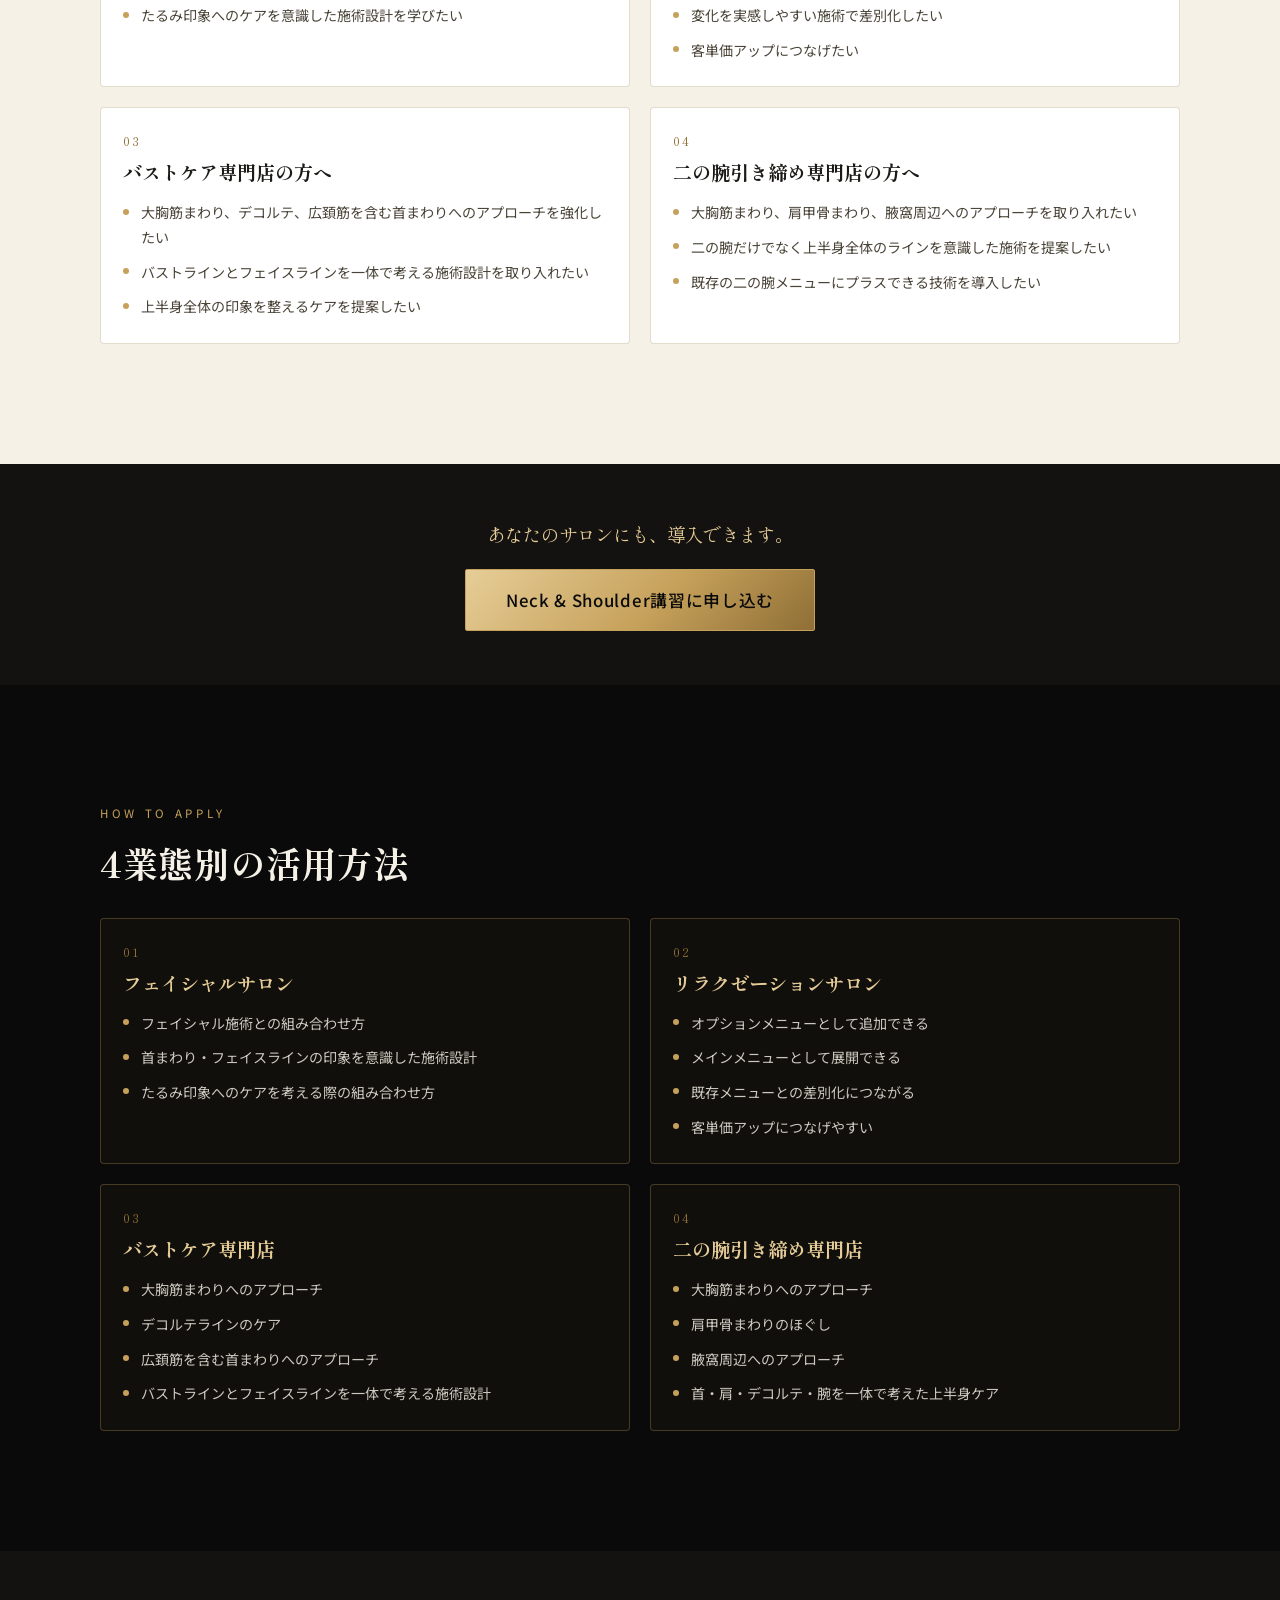
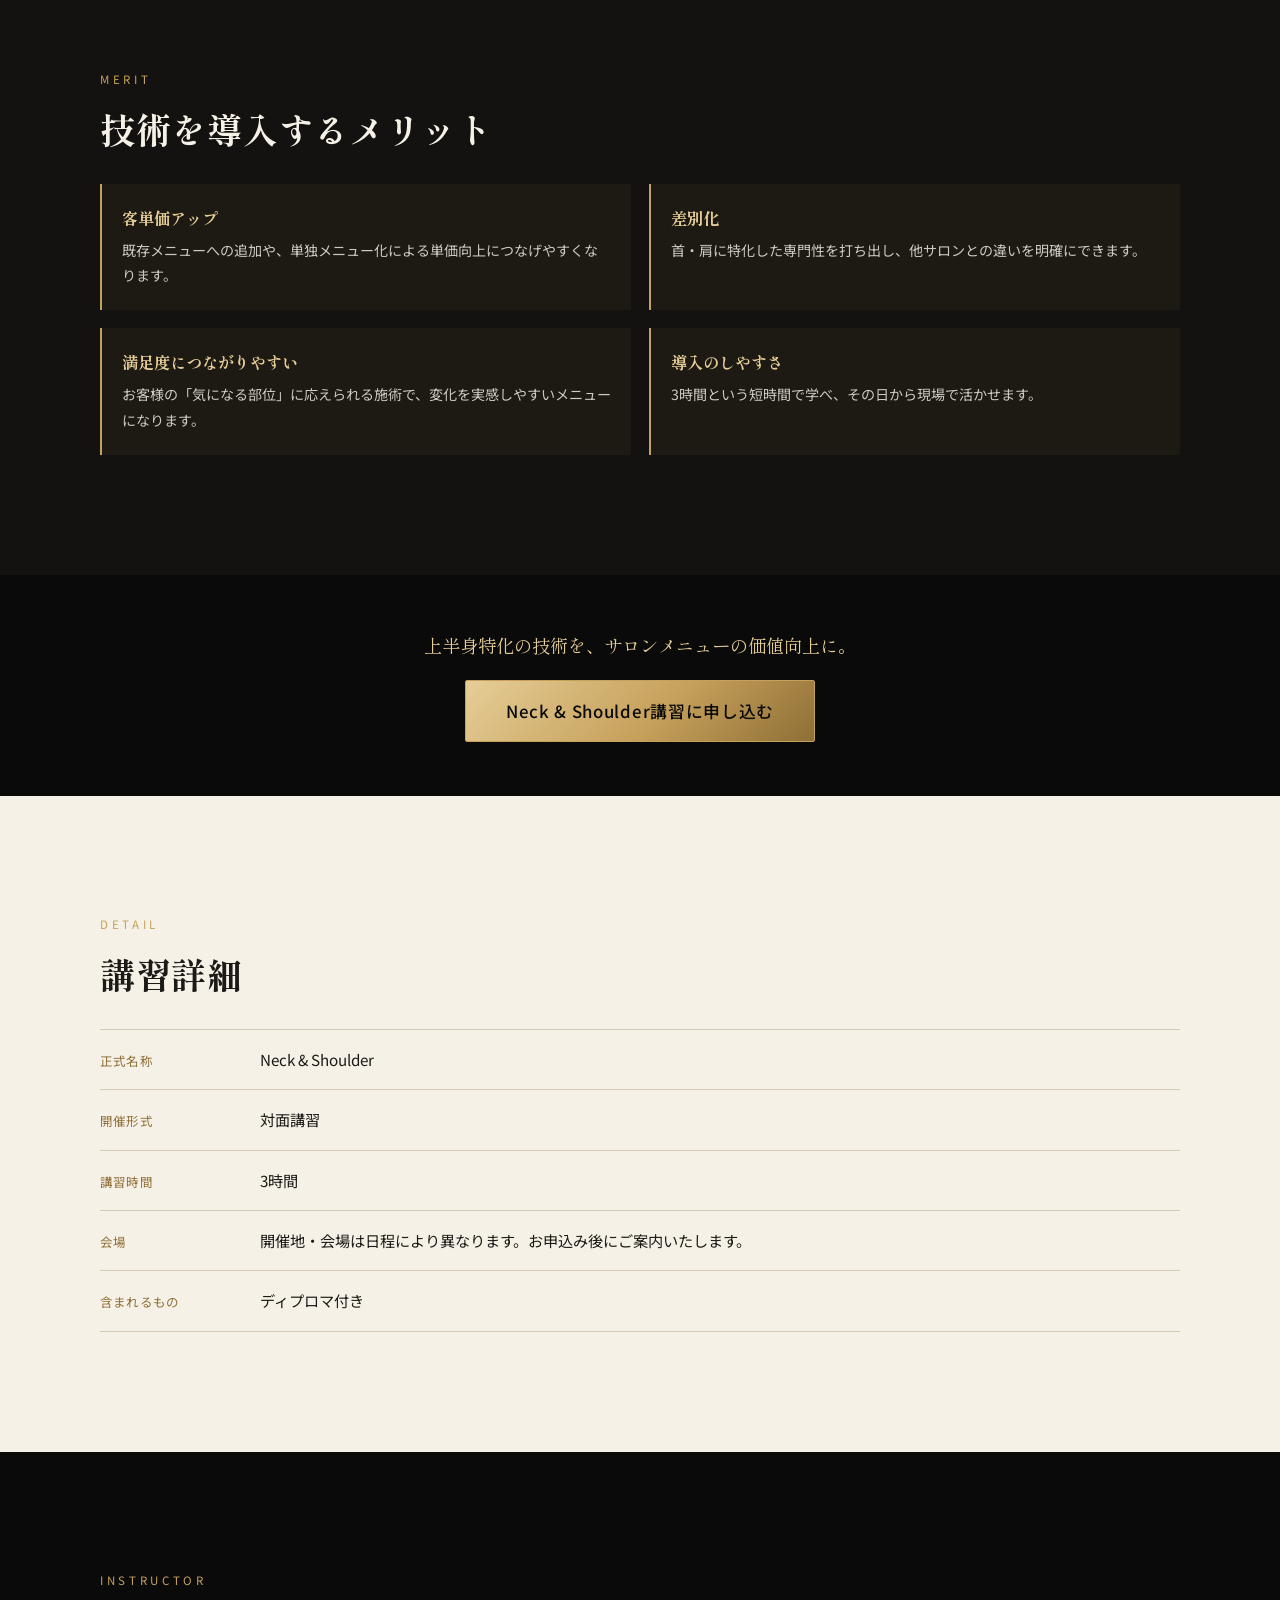
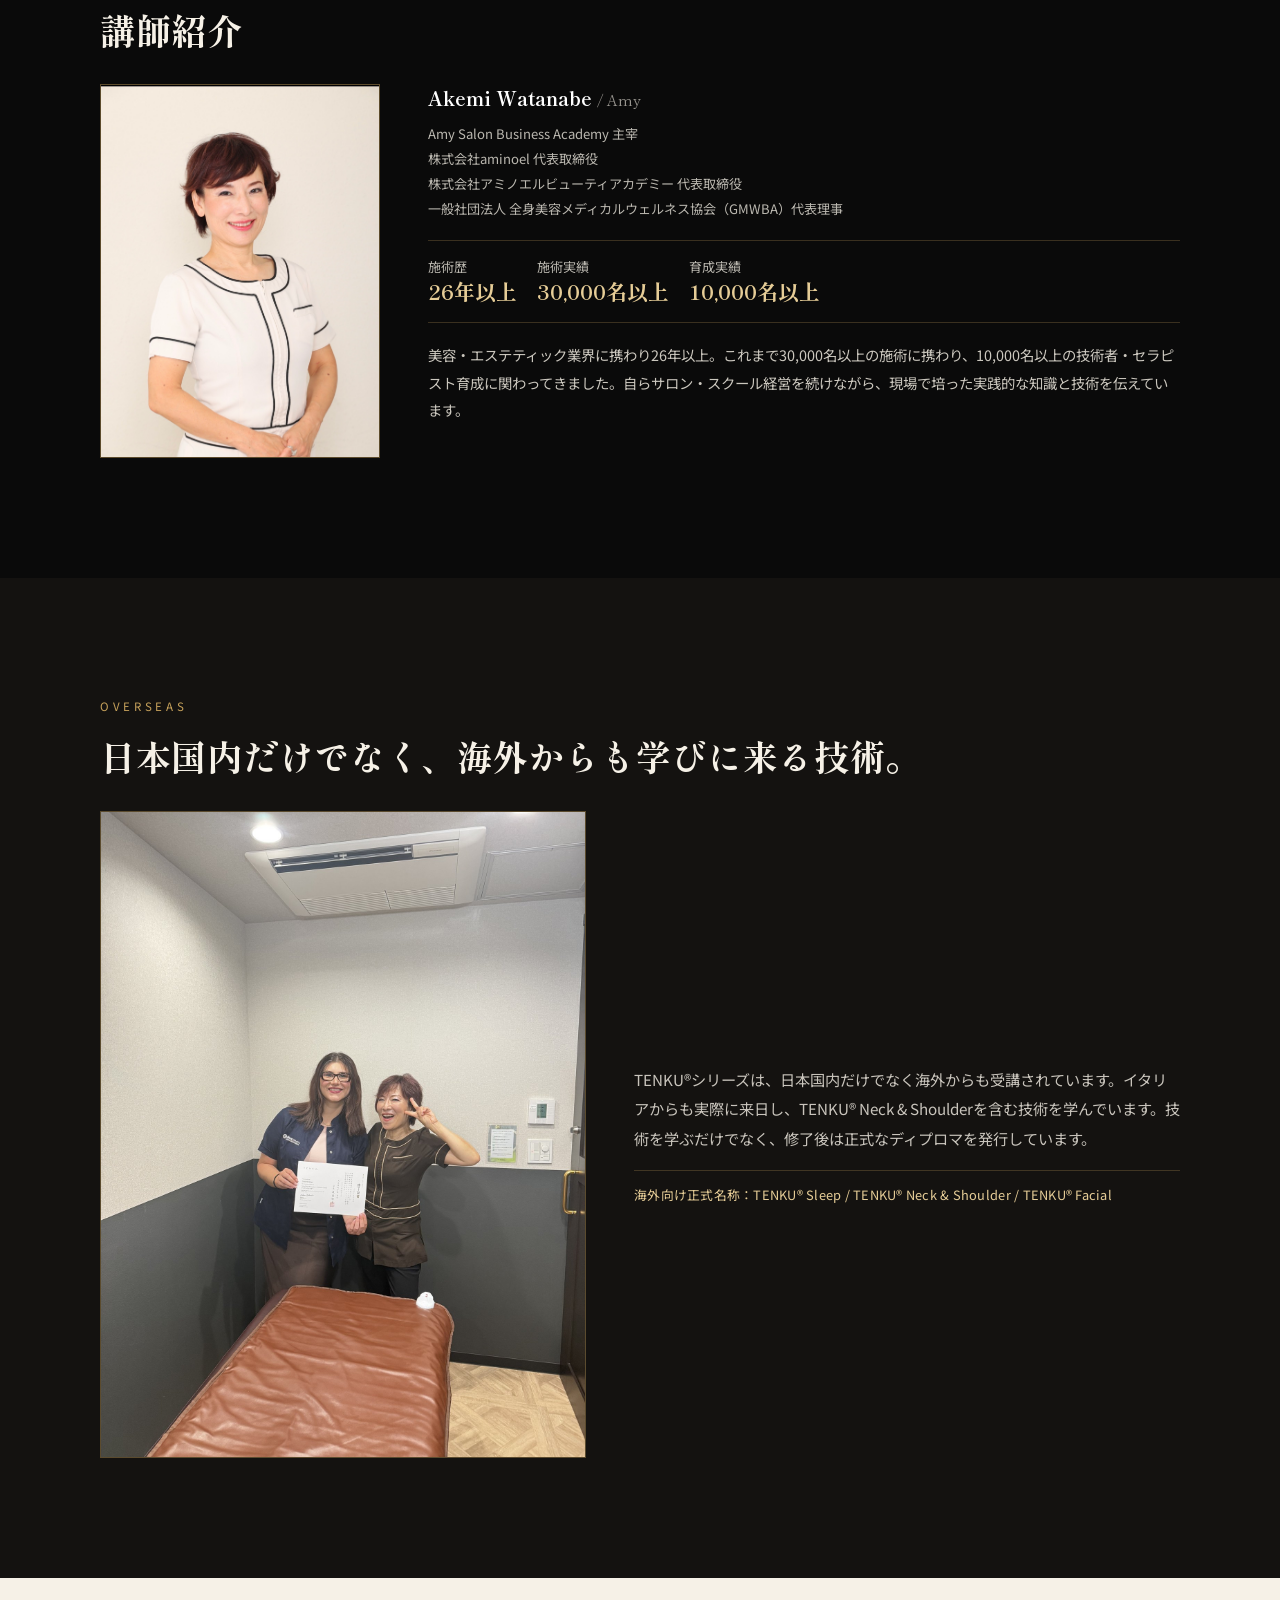
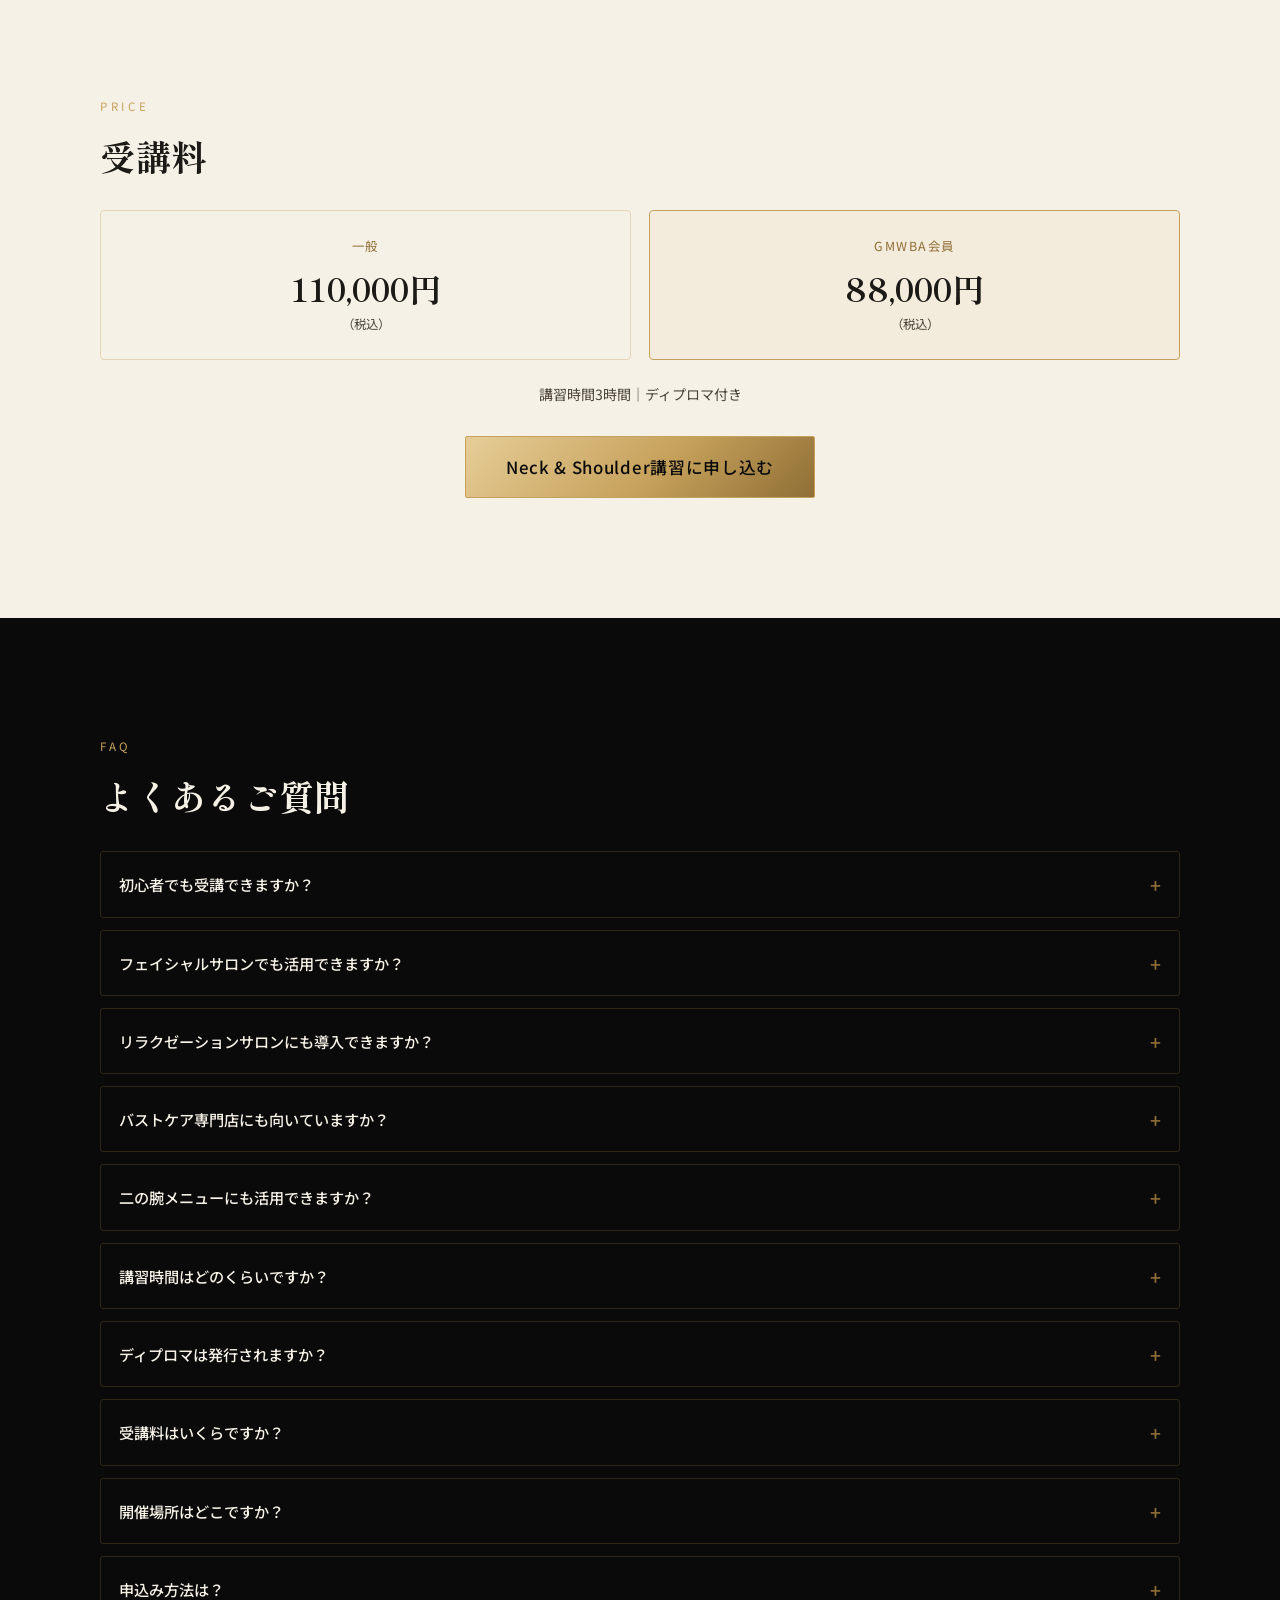
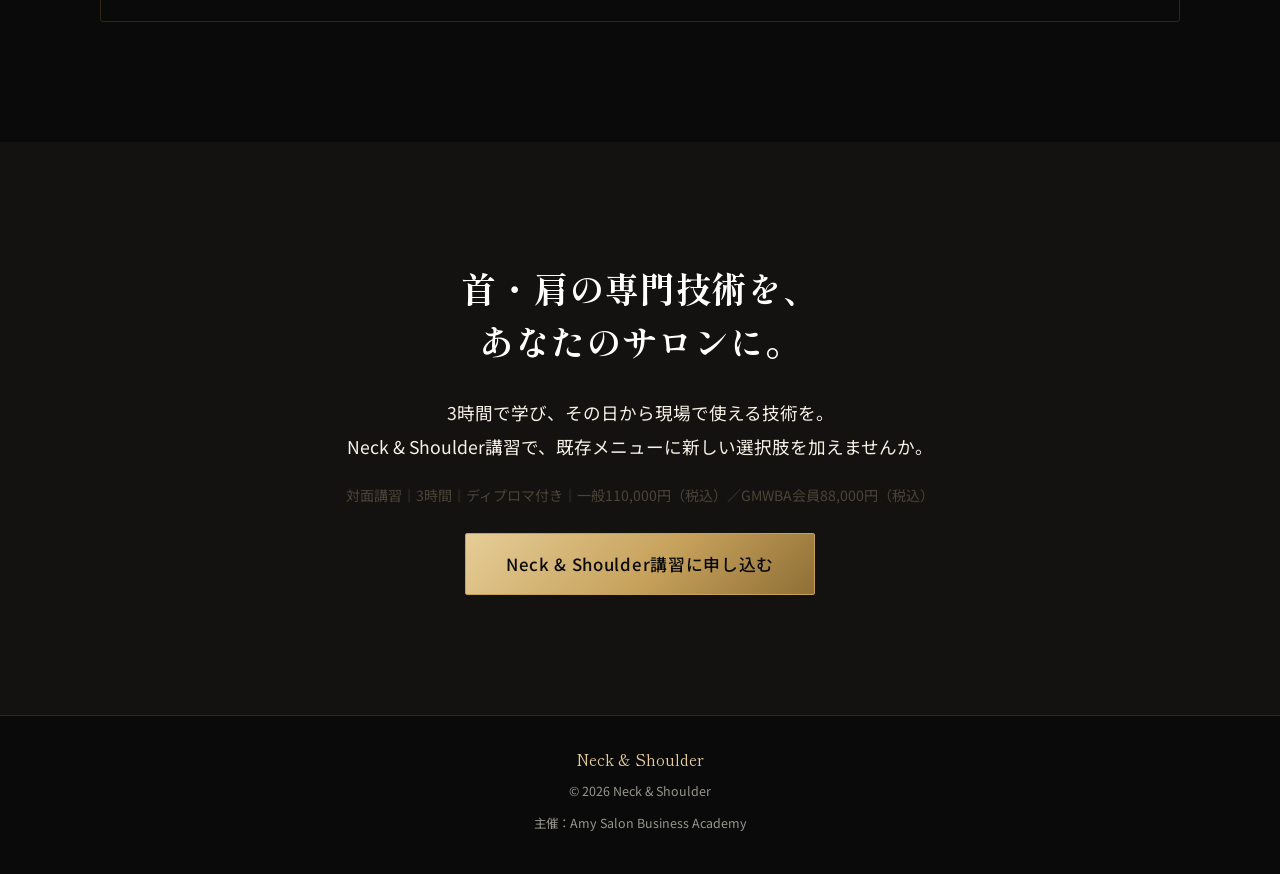
==== commit 38baaa66: "講師紹介の肩書き追加と海外受講実績セクションを追加 - 講師紹介に「株式会社aminoel 代表取締役」を追加し、表示順を   Amy Salon Business Academy 主宰 / 株式会社" ====
--- a/index.html
+++ b/index.html
@@ -298,7 +298,8 @@
           <p class="profile__name">Akemi Watanabe <span>/ Amy</span></p>
           <div class="profile__role">
             <p>Amy Salon Business Academy 主宰</p>
-            <p>株式会社アミノエル 代表取締役</p>
+            <p>株式会社aminoel 代表取締役</p>
+            <p>株式会社アミノエルビューティアカデミー 代表取締役</p>
             <p>一般社団法人 全身美容メディカルウェルネス協会（GMWBA）代表理事</p>
           </div>
           <div class="profile__stats">
@@ -314,6 +315,25 @@
     </div>
   </section>
 
+  <!-- 海外からも学びに来る、実践技術。 -->
+  <section class="section section--dark-2" aria-labelledby="overseas-title">
+    <div class="section__inner">
+      <p class="section__eyebrow">OVERSEAS</p>
+      <h2 class="section__title" id="overseas-title">日本国内だけでなく、<br class="sp-only">海外からも学びに来る技術。</h2>
+      <div class="overseas">
+        <div class="overseas__photo-frame">
+          <img class="overseas__photo" src="italy-diploma.jpg" alt="イタリアから来日し、TENKU® Neck & Shoulderを修了した受講生とAmy" loading="lazy">
+        </div>
+        <div class="overseas__body">
+          <p class="section__text">
+            TENKU®シリーズは、日本国内だけでなく海外からも受講されています。イタリアからも実際に来日し、TENKU® Neck & Shoulderを含む技術を学んでいます。技術を学ぶだけでなく、修了後は正式なディプロマを発行しています。
+          </p>
+          <p class="overseas__note">海外向け正式名称：TENKU® Sleep / TENKU® Neck & Shoulder / TENKU® Facial</p>
+        </div>
+      </div>
+    </div>
+  </section>
+
   <!-- 10. 受講料 -->
   <section class="section section--ivory" aria-labelledby="price-title">
     <div class="section__inner">
--- a/css/style.css
+++ b/css/style.css
@@ -540,6 +540,51 @@
   margin: 0;
 }
 
+/* ---------- Overseas (海外受講実績) ---------- */
+.overseas {
+  display: flex;
+  flex-direction: column;
+  gap: 24px;
+}
+@media (min-width: 769px) {
+  .overseas {
+    flex-direction: row;
+    align-items: center;
+    gap: 48px;
+  }
+}
+.overseas__photo-frame {
+  width: 100%;
+  border: 1px solid rgba(198, 161, 91, 0.4);
+  overflow: hidden;
+}
+@media (min-width: 769px) {
+  .overseas__photo-frame {
+    flex: 0 0 45%;
+  }
+}
+.overseas__photo {
+  width: 100%;
+  height: auto;
+  display: block;
+}
+.overseas__body {
+  display: flex;
+  flex-direction: column;
+  gap: 16px;
+}
+.overseas__body .section__text {
+  margin: 0;
+}
+.overseas__note {
+  font-size: 0.8rem;
+  letter-spacing: 0.02em;
+  color: var(--color-gold-light);
+  margin: 0;
+  padding-top: 14px;
+  border-top: 1px solid rgba(198, 161, 91, 0.25);
+}
+
 /* ---------- Price table ---------- */
 .price-grid {
   display: grid;
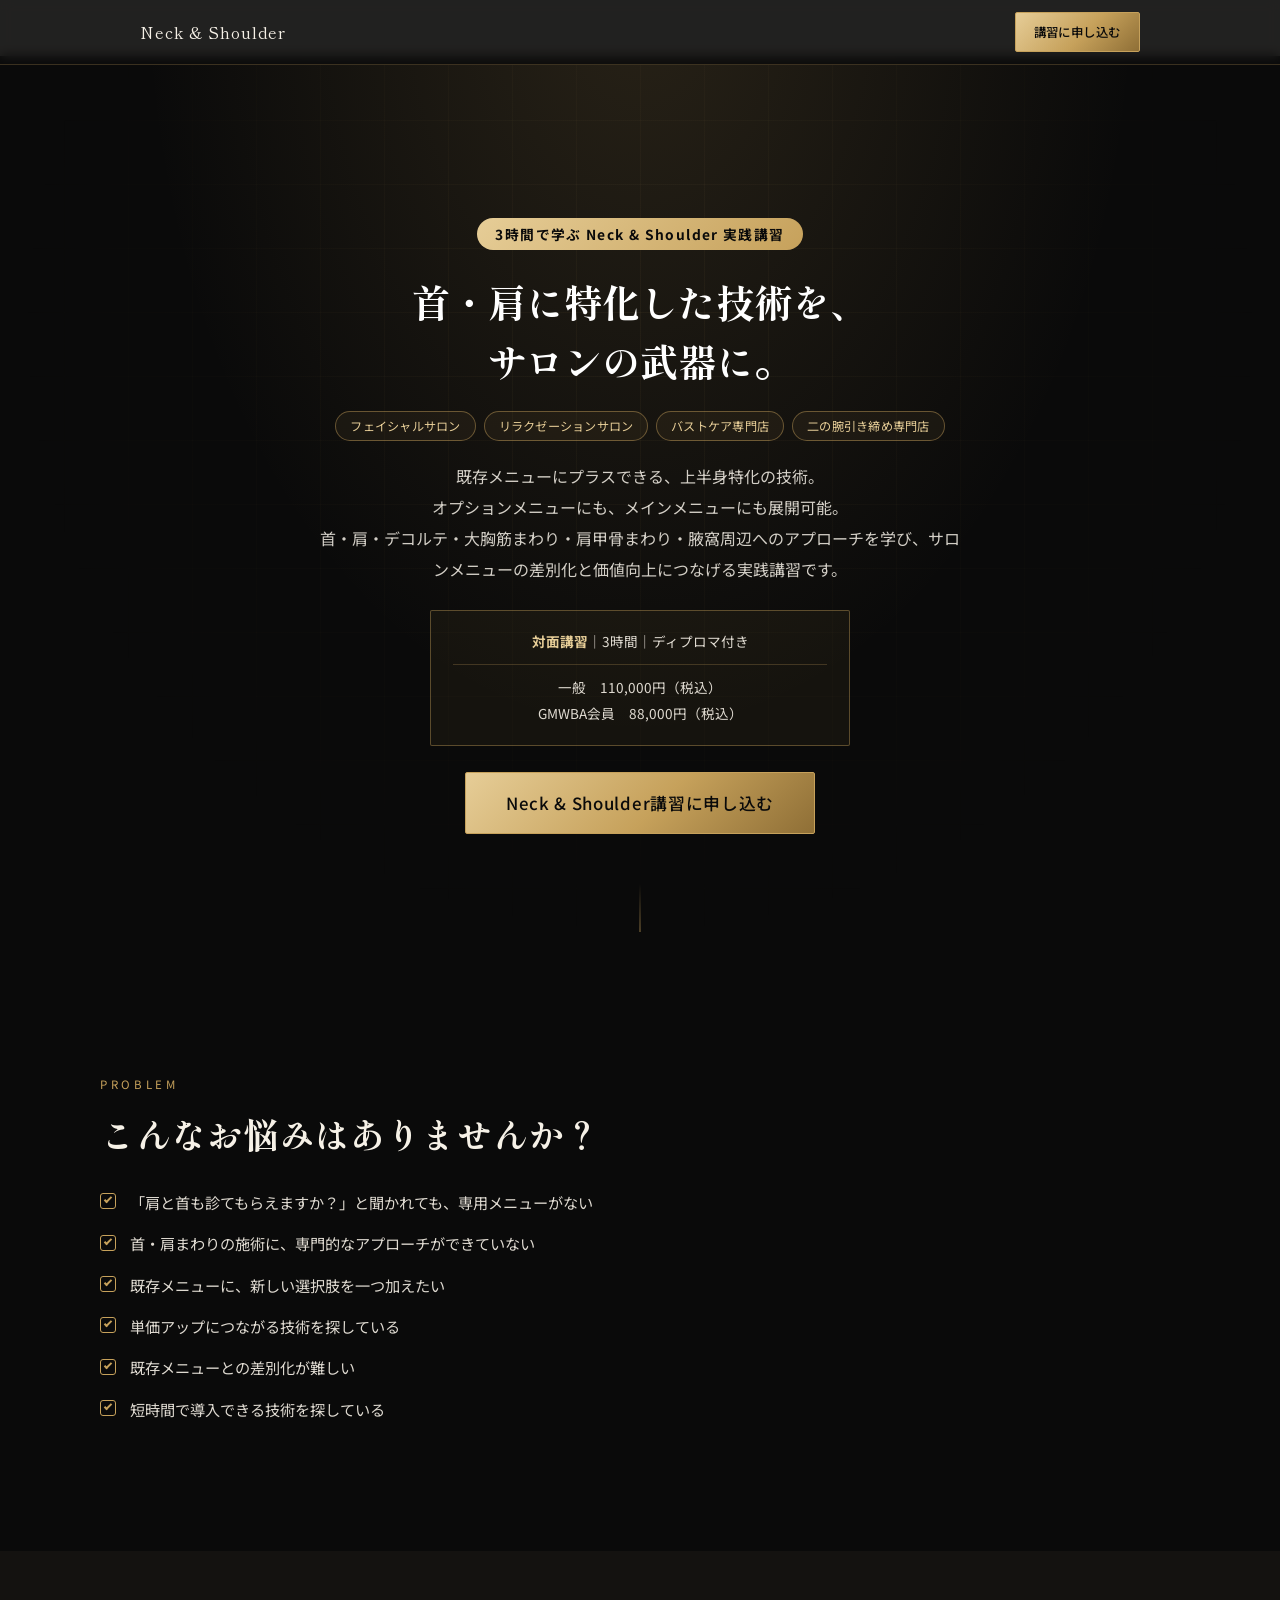
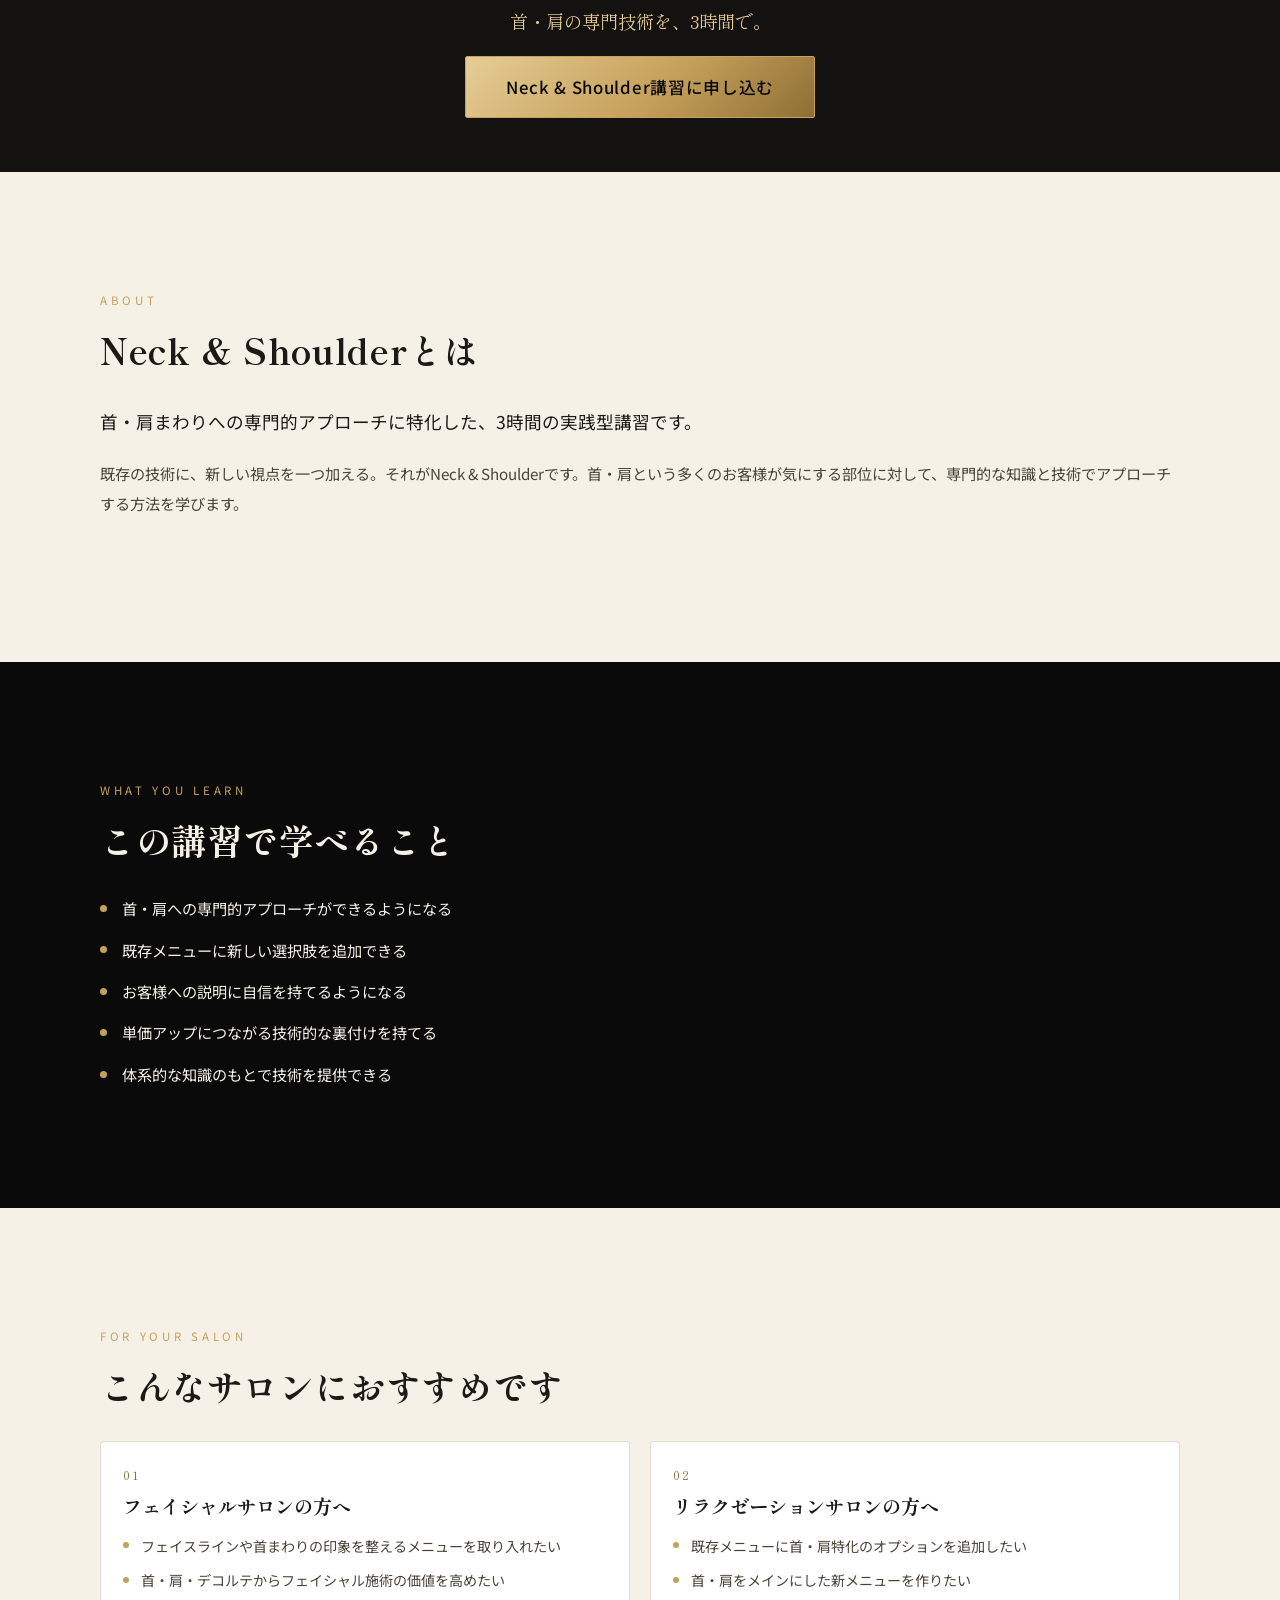
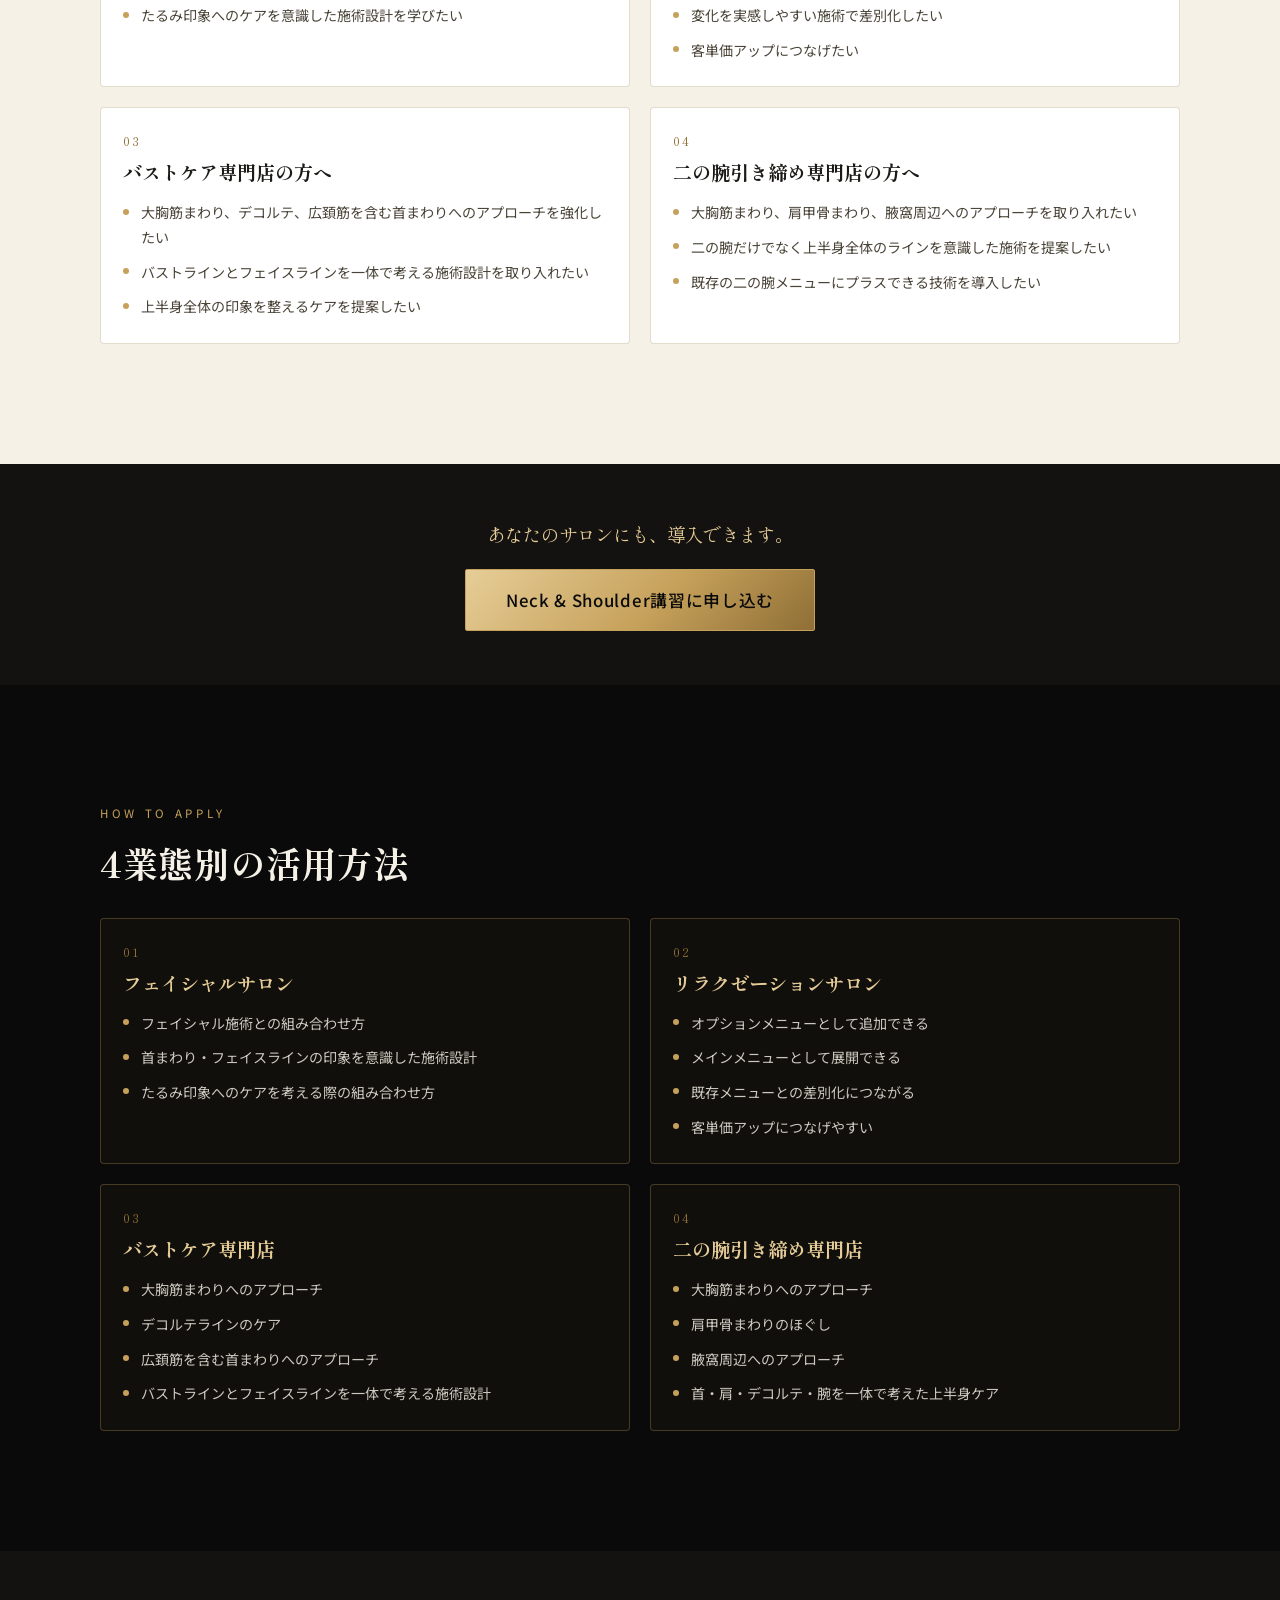
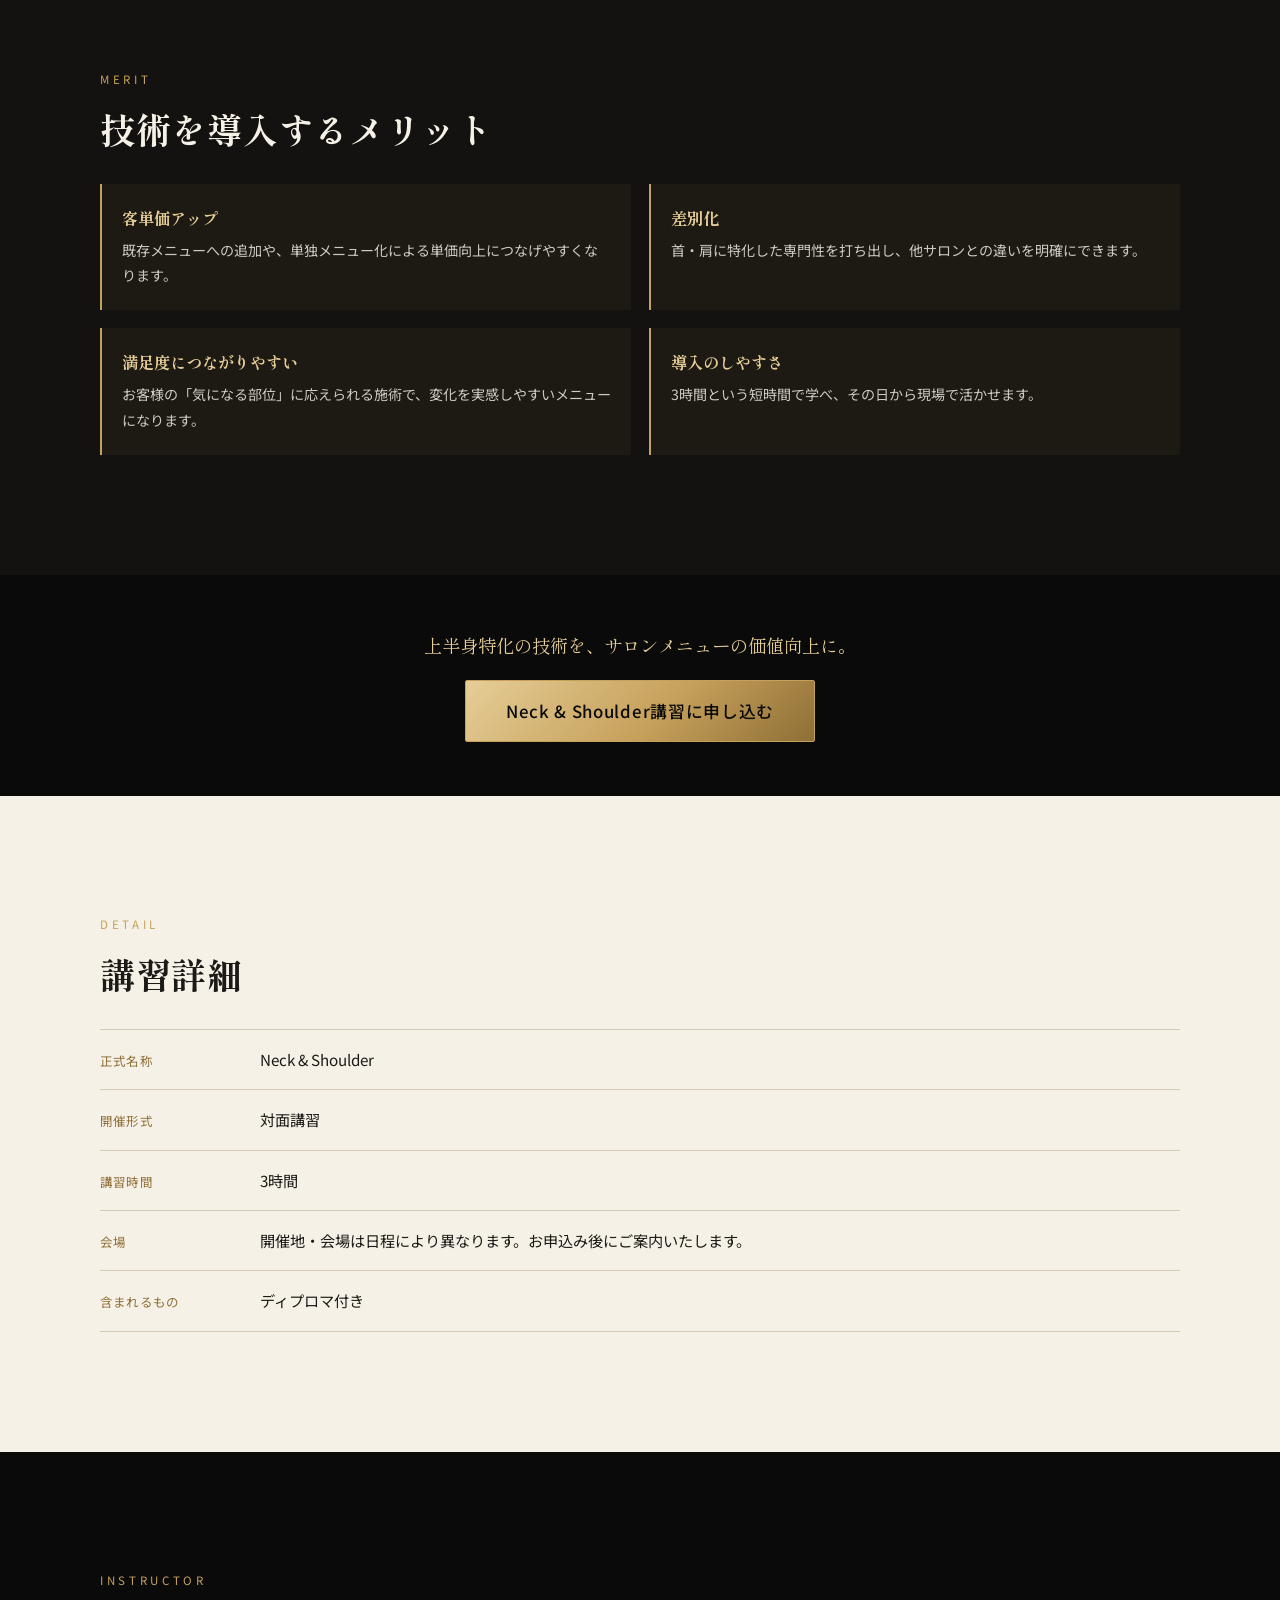
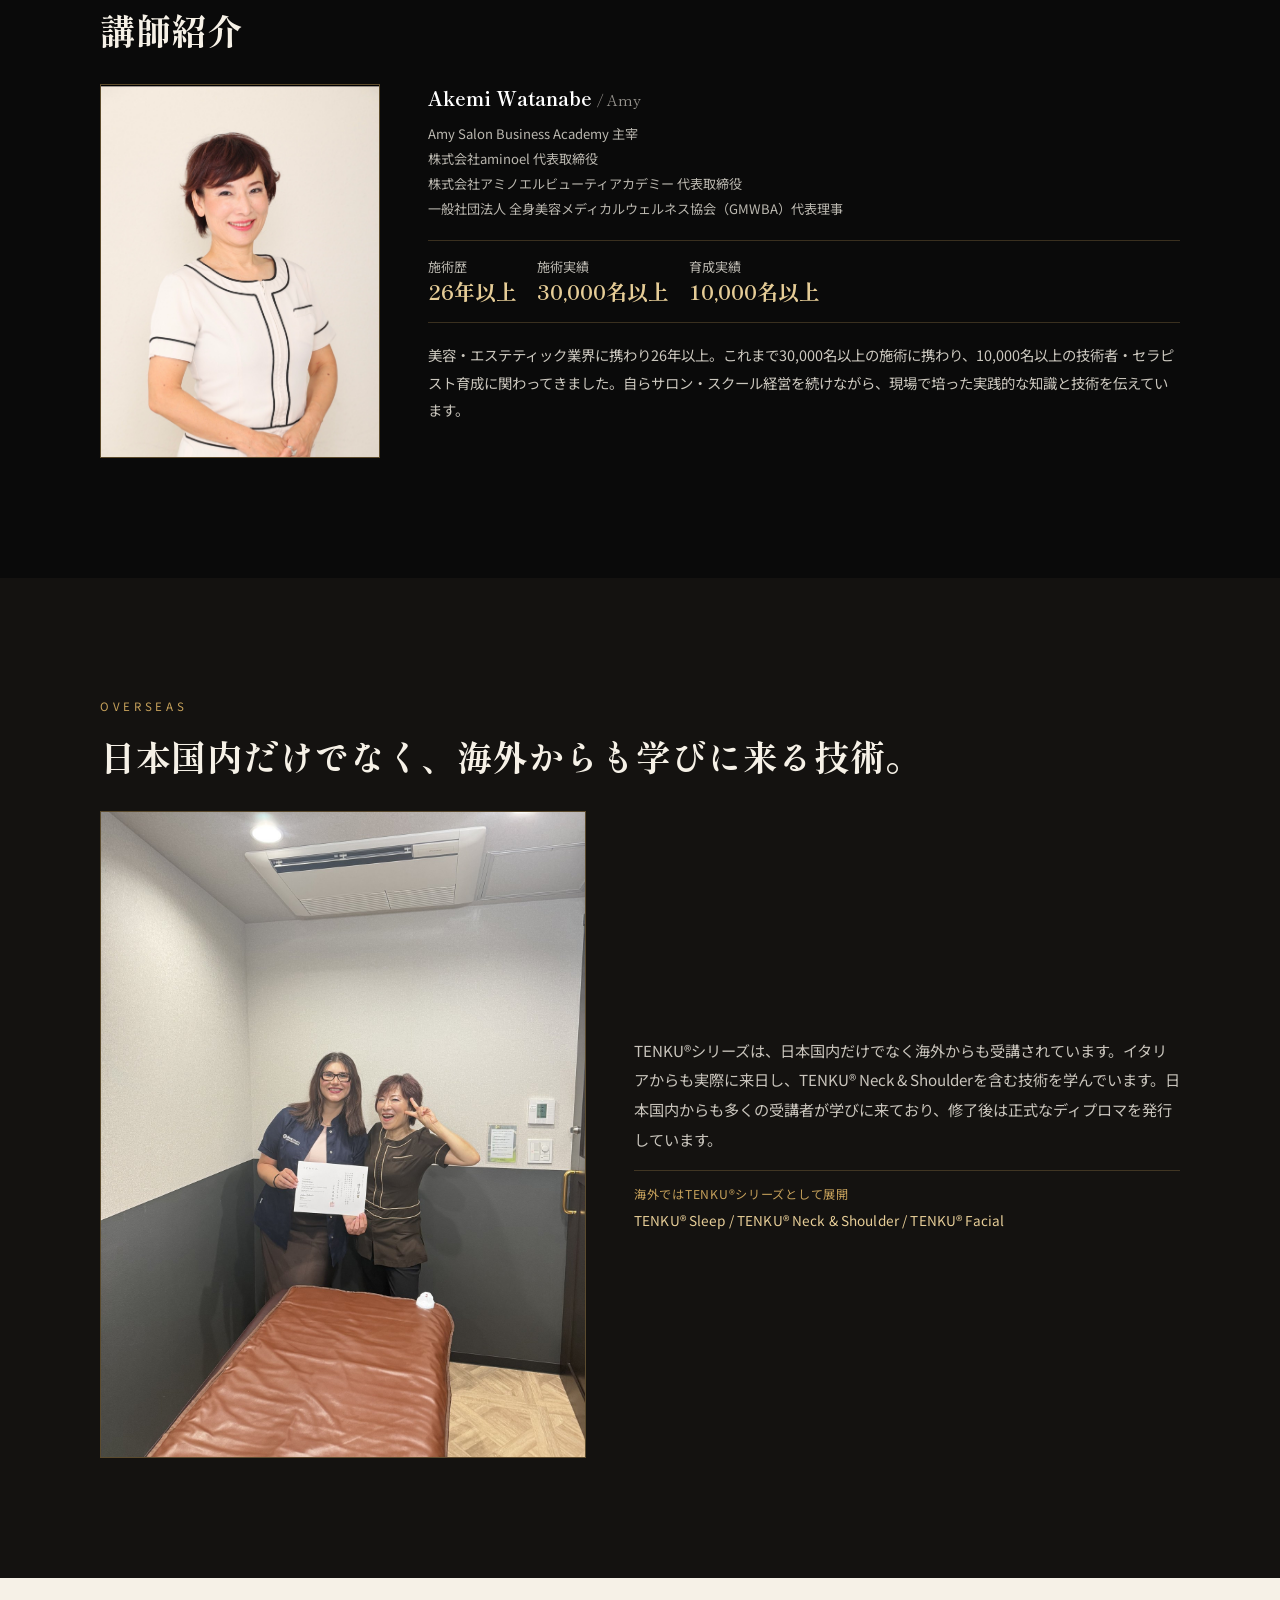
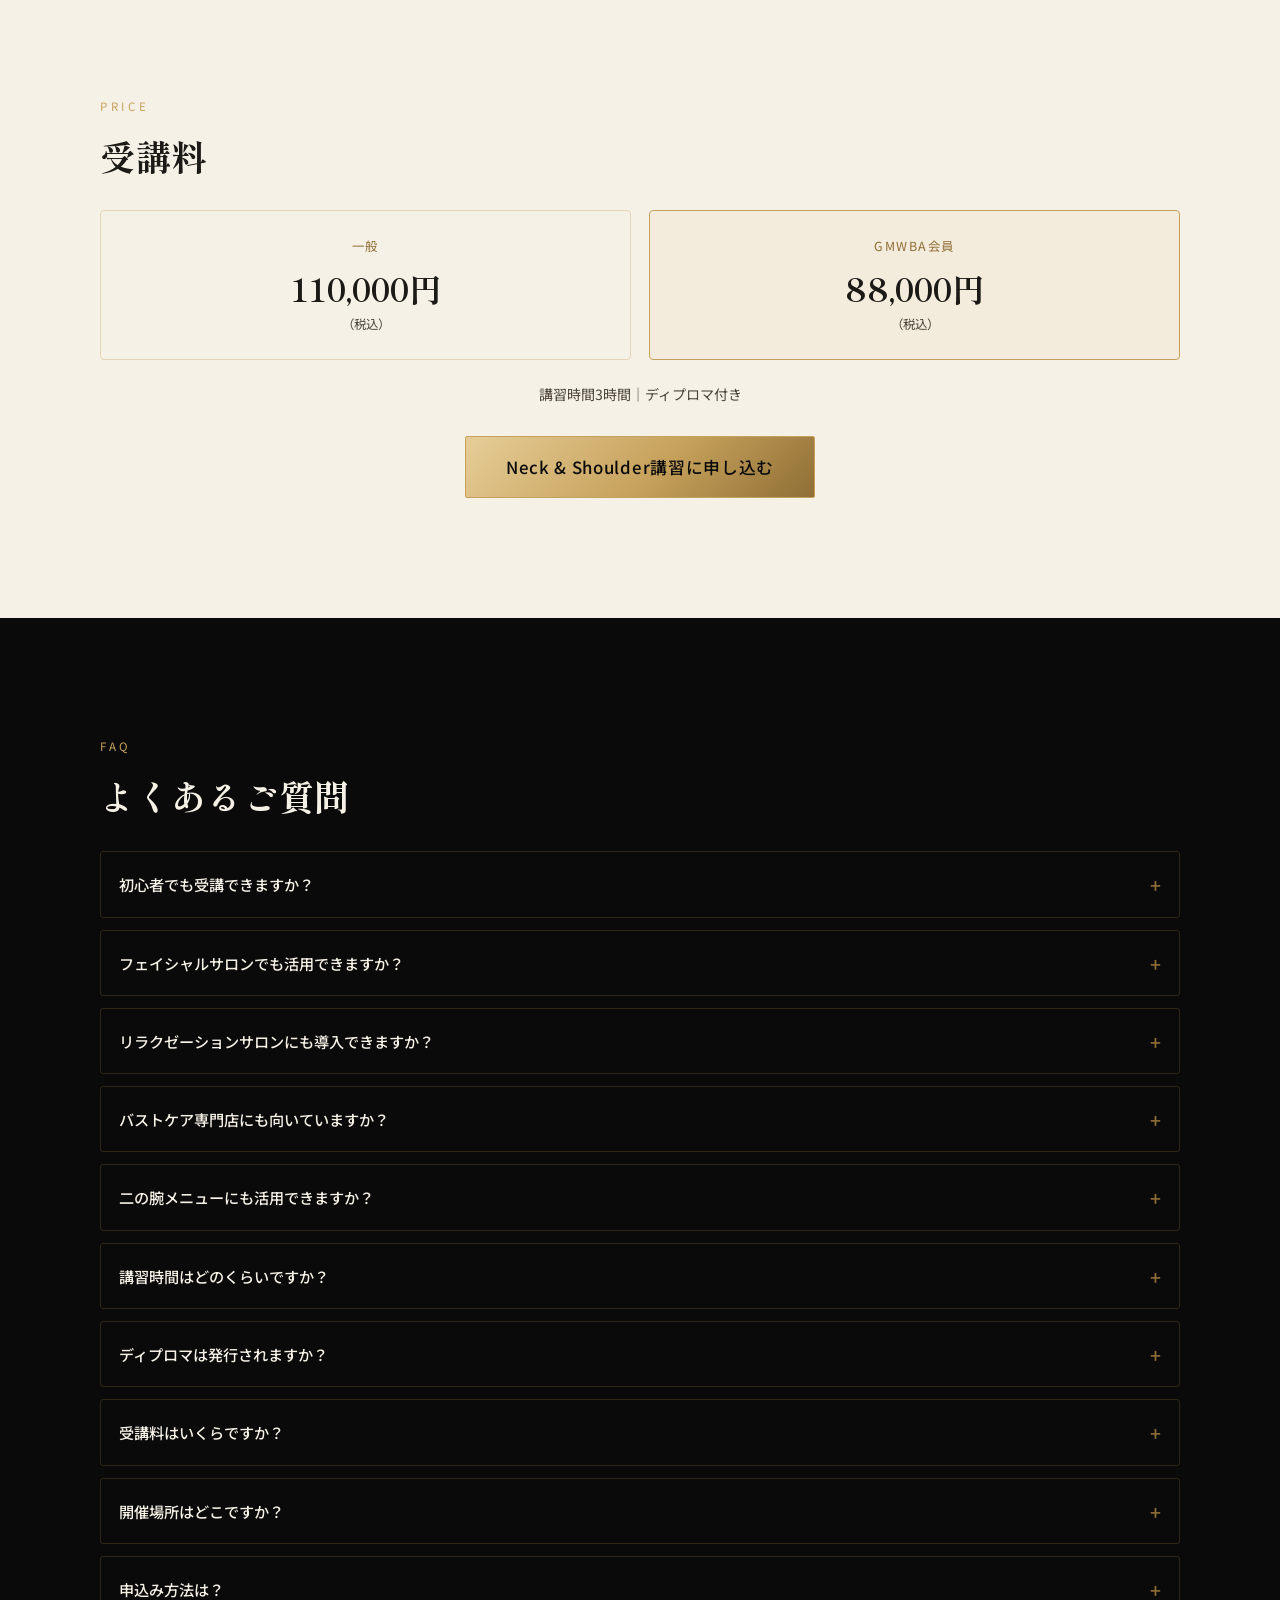
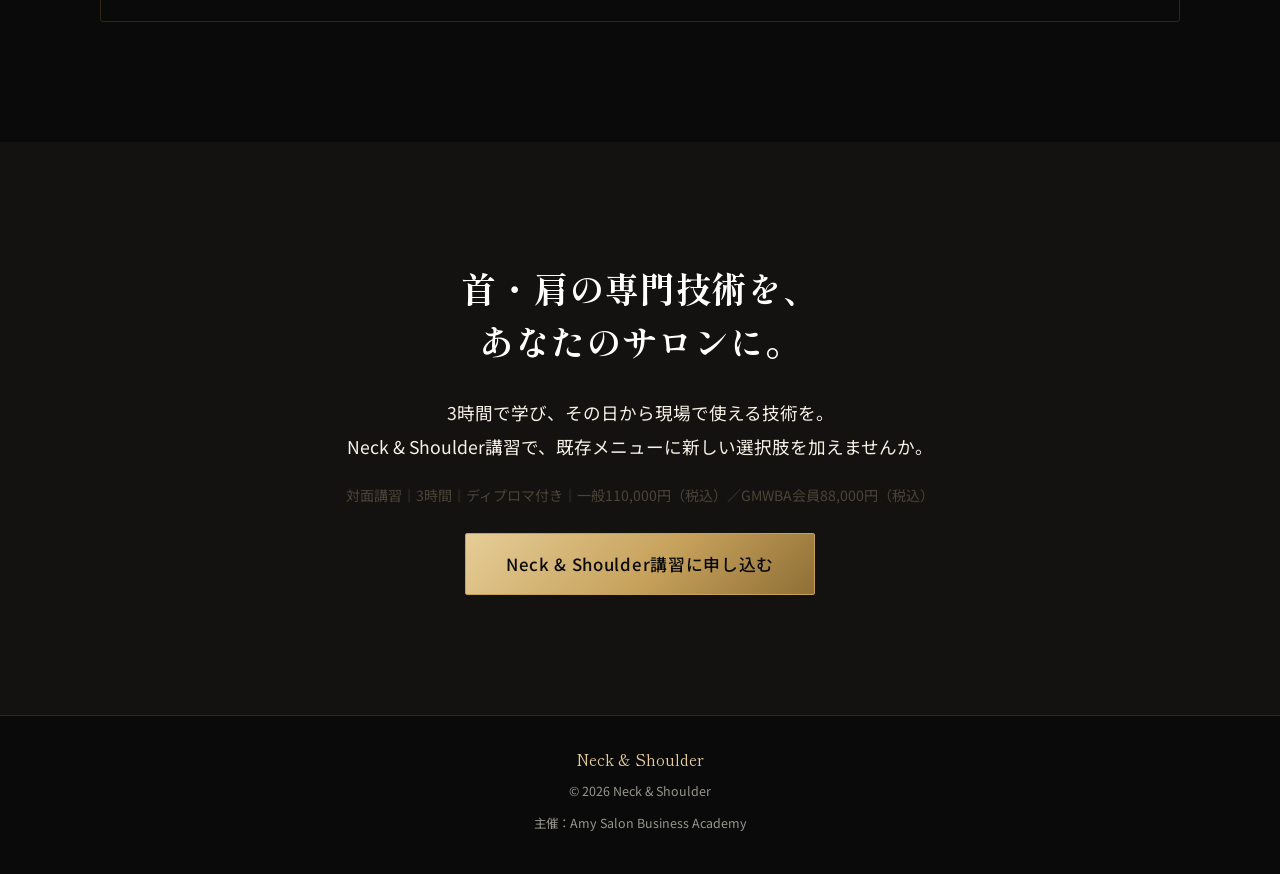
==== commit af5461a4: "海外受講実績セクションを微調整 - モバイル表示の写真幅を88%に縮小（元サイズの約85〜90%） - 本文を更新し、国内受講者にも触れる文言に変更 - 注記を「海外ではTENKU®シリーズとして展開" ====
--- a/index.html
+++ b/index.html
@@ -326,9 +326,12 @@
         </div>
         <div class="overseas__body">
           <p class="section__text">
-            TENKU®シリーズは、日本国内だけでなく海外からも受講されています。イタリアからも実際に来日し、TENKU® Neck & Shoulderを含む技術を学んでいます。技術を学ぶだけでなく、修了後は正式なディプロマを発行しています。
+            TENKU®シリーズは、日本国内だけでなく海外からも受講されています。イタリアからも実際に来日し、TENKU® Neck & Shoulderを含む技術を学んでいます。日本国内からも多くの受講者が学びに来ており、修了後は正式なディプロマを発行しています。
           </p>
-          <p class="overseas__note">海外向け正式名称：TENKU® Sleep / TENKU® Neck & Shoulder / TENKU® Facial</p>
+          <div class="overseas__note">
+            <p class="overseas__note-label">海外ではTENKU®シリーズとして展開</p>
+            <p class="overseas__note-names">TENKU® Sleep / TENKU® Neck & Shoulder / TENKU® Facial</p>
+          </div>
         </div>
       </div>
     </div>
--- a/css/style.css
+++ b/css/style.css
@@ -554,12 +554,15 @@
   }
 }
 .overseas__photo-frame {
-  width: 100%;
+  width: 88%;
+  margin: 0 auto;
   border: 1px solid rgba(198, 161, 91, 0.4);
   overflow: hidden;
 }
 @media (min-width: 769px) {
   .overseas__photo-frame {
+    width: auto;
+    margin: 0;
     flex: 0 0 45%;
   }
 }
@@ -577,12 +580,22 @@
   margin: 0;
 }
 .overseas__note {
-  font-size: 0.8rem;
-  letter-spacing: 0.02em;
-  color: var(--color-gold-light);
   margin: 0;
   padding-top: 14px;
   border-top: 1px solid rgba(198, 161, 91, 0.25);
+}
+.overseas__note-label {
+  font-size: 0.76rem;
+  letter-spacing: 0.06em;
+  color: var(--color-gold);
+  margin: 0 0 6px;
+}
+.overseas__note-names {
+  font-size: 0.85rem;
+  letter-spacing: 0.01em;
+  color: var(--color-gold-light);
+  line-height: 1.7;
+  margin: 0;
 }
 
 /* ---------- Price table ---------- */
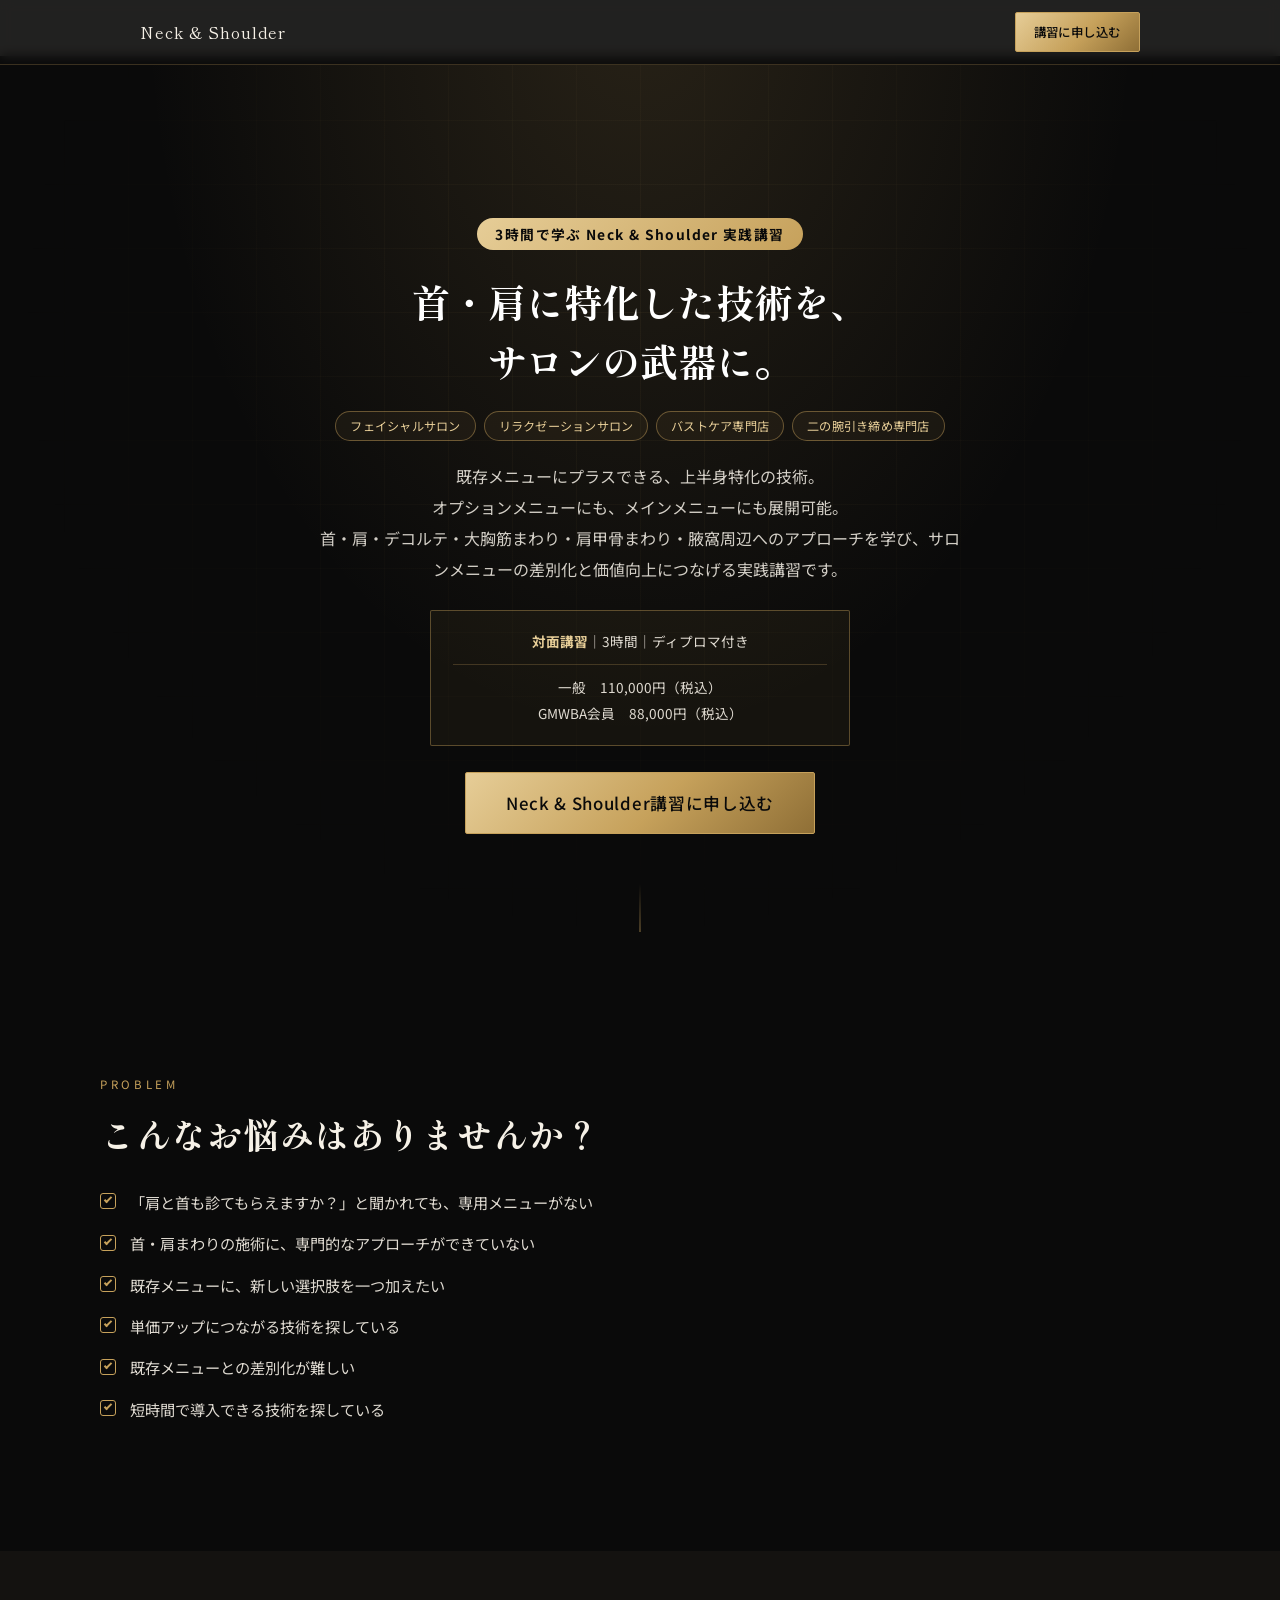
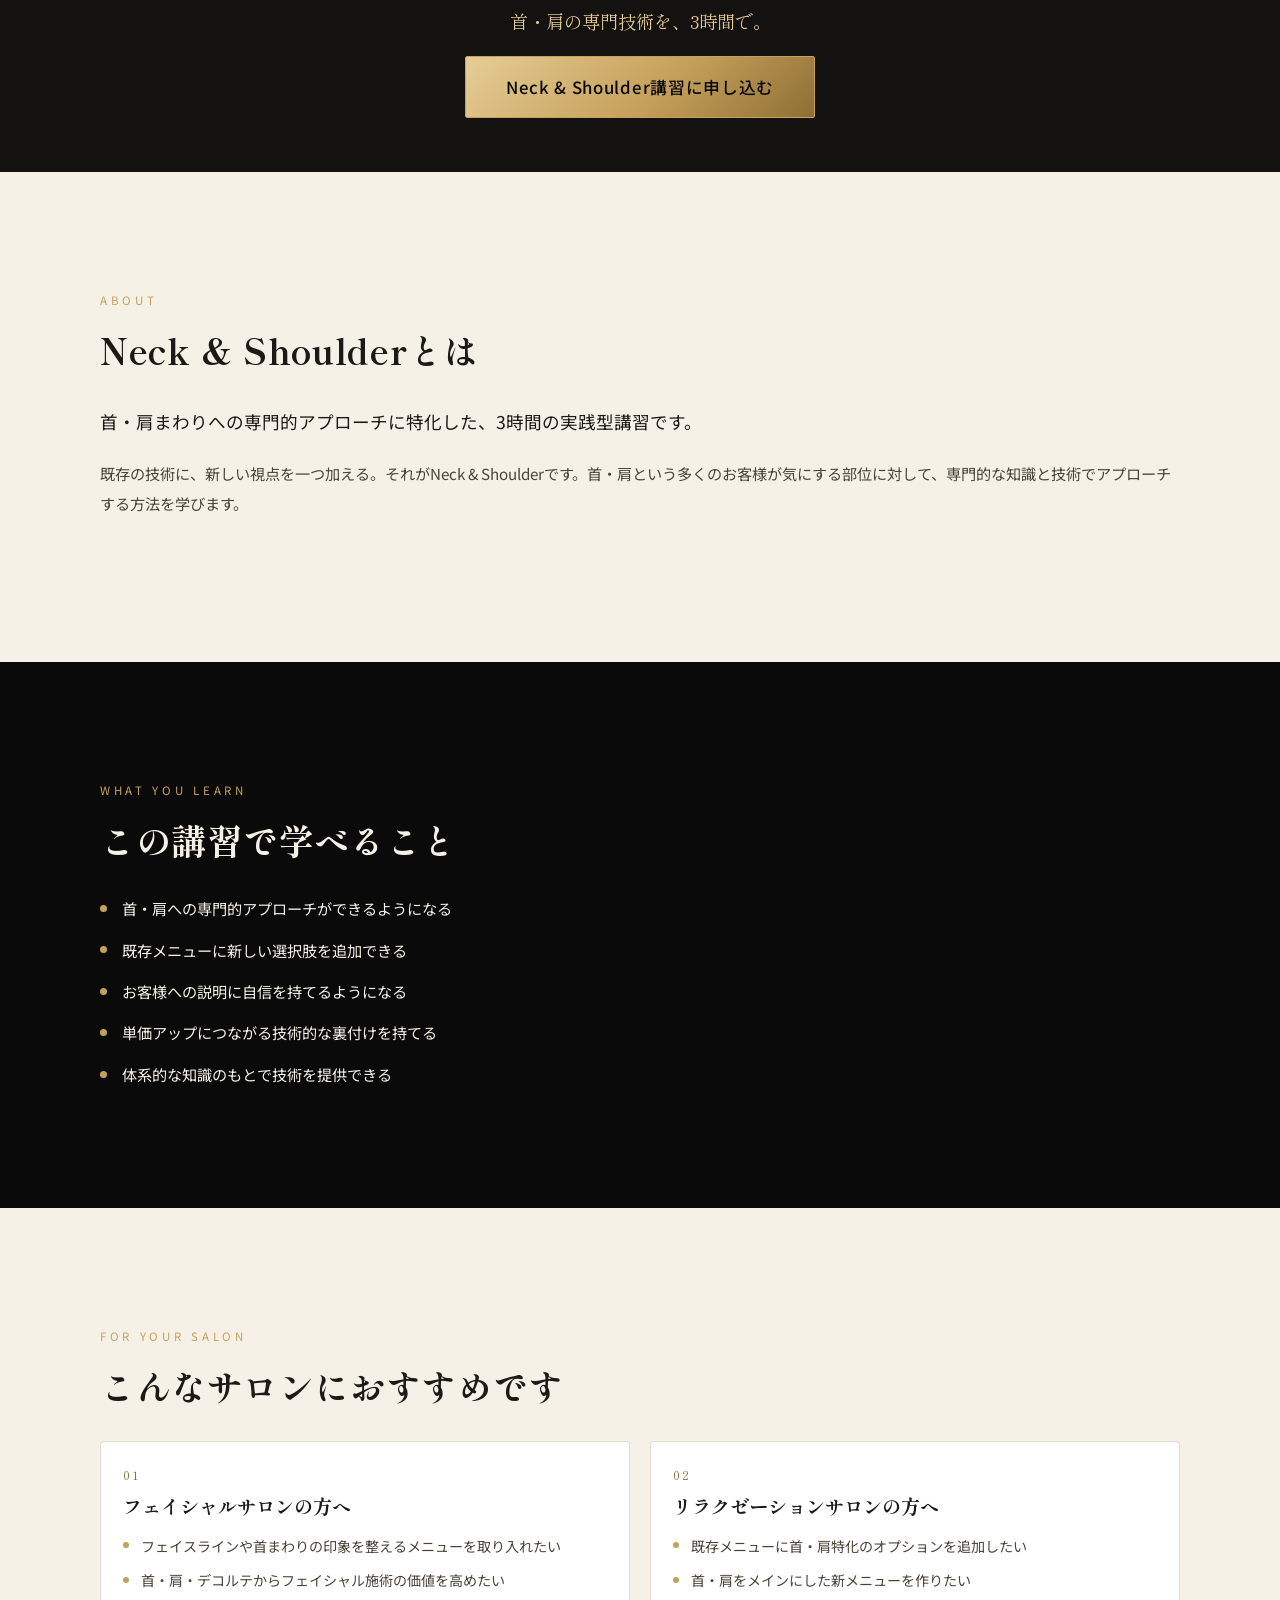
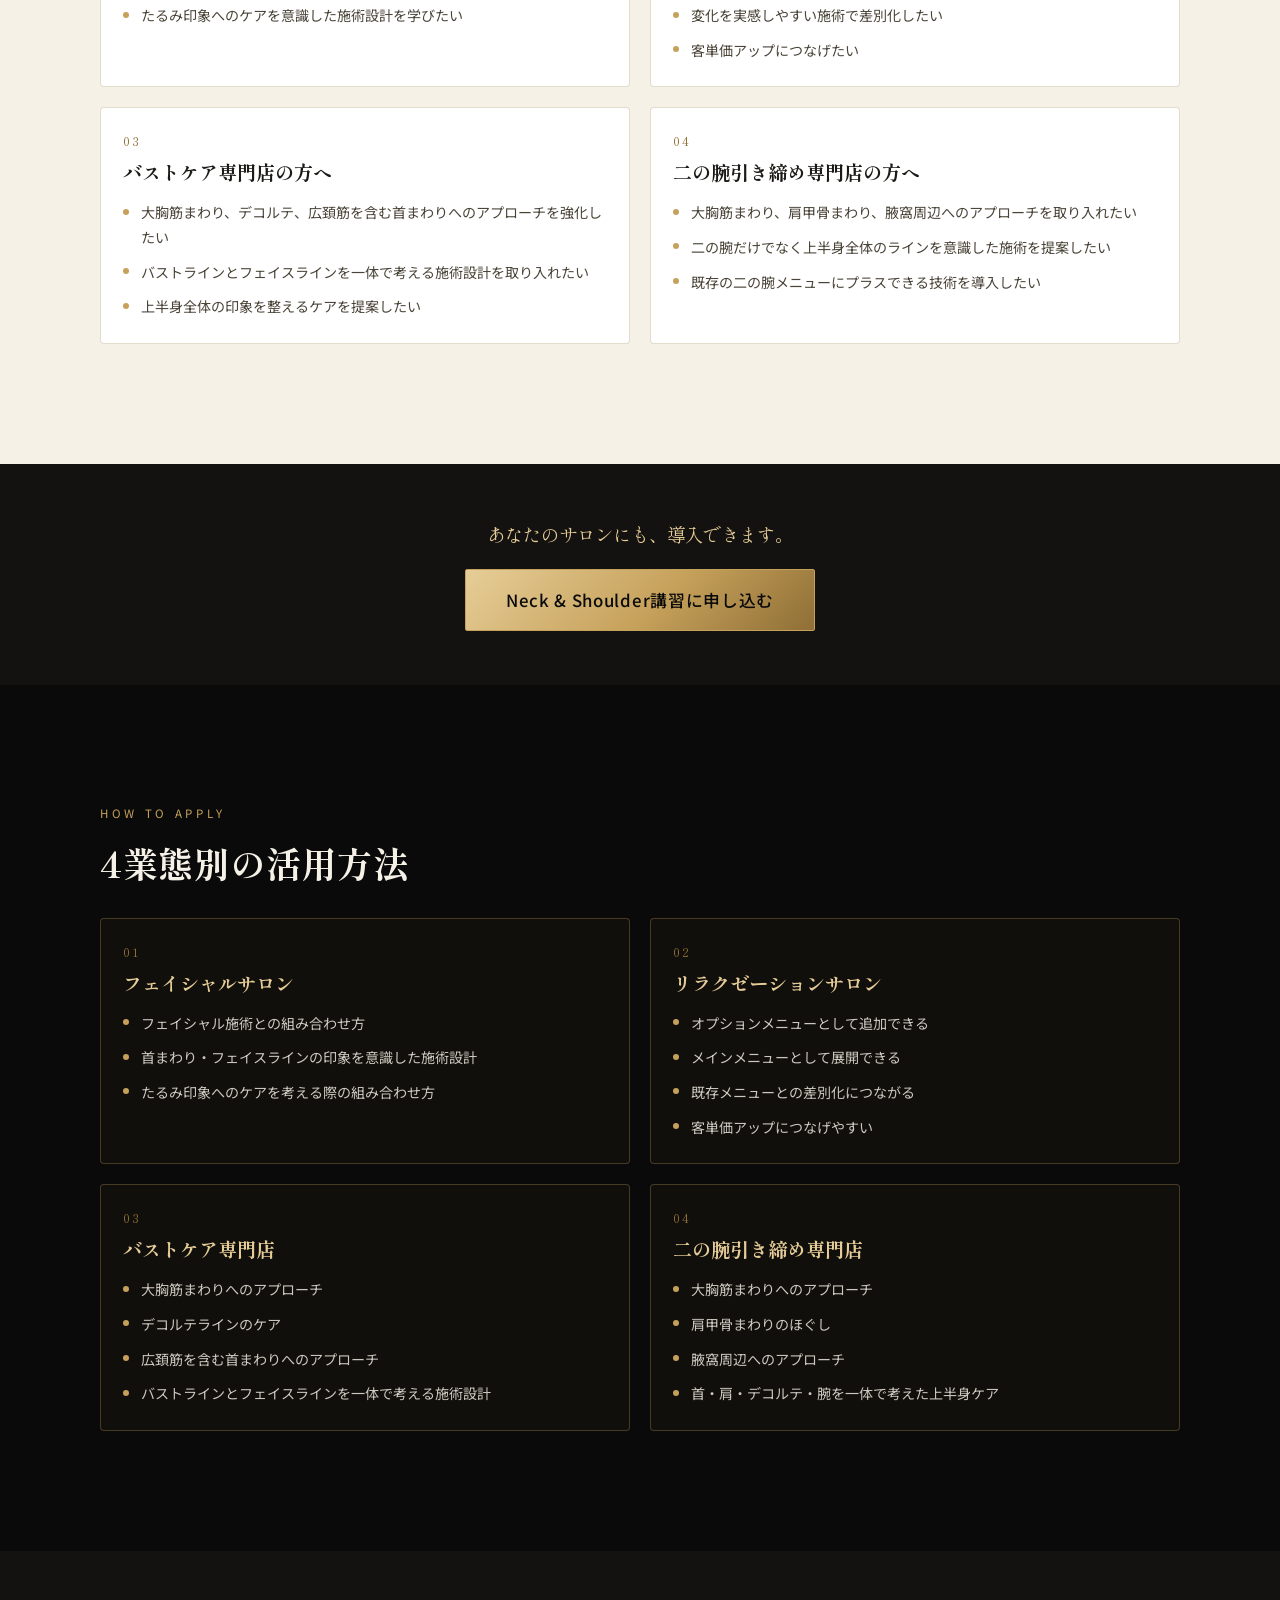
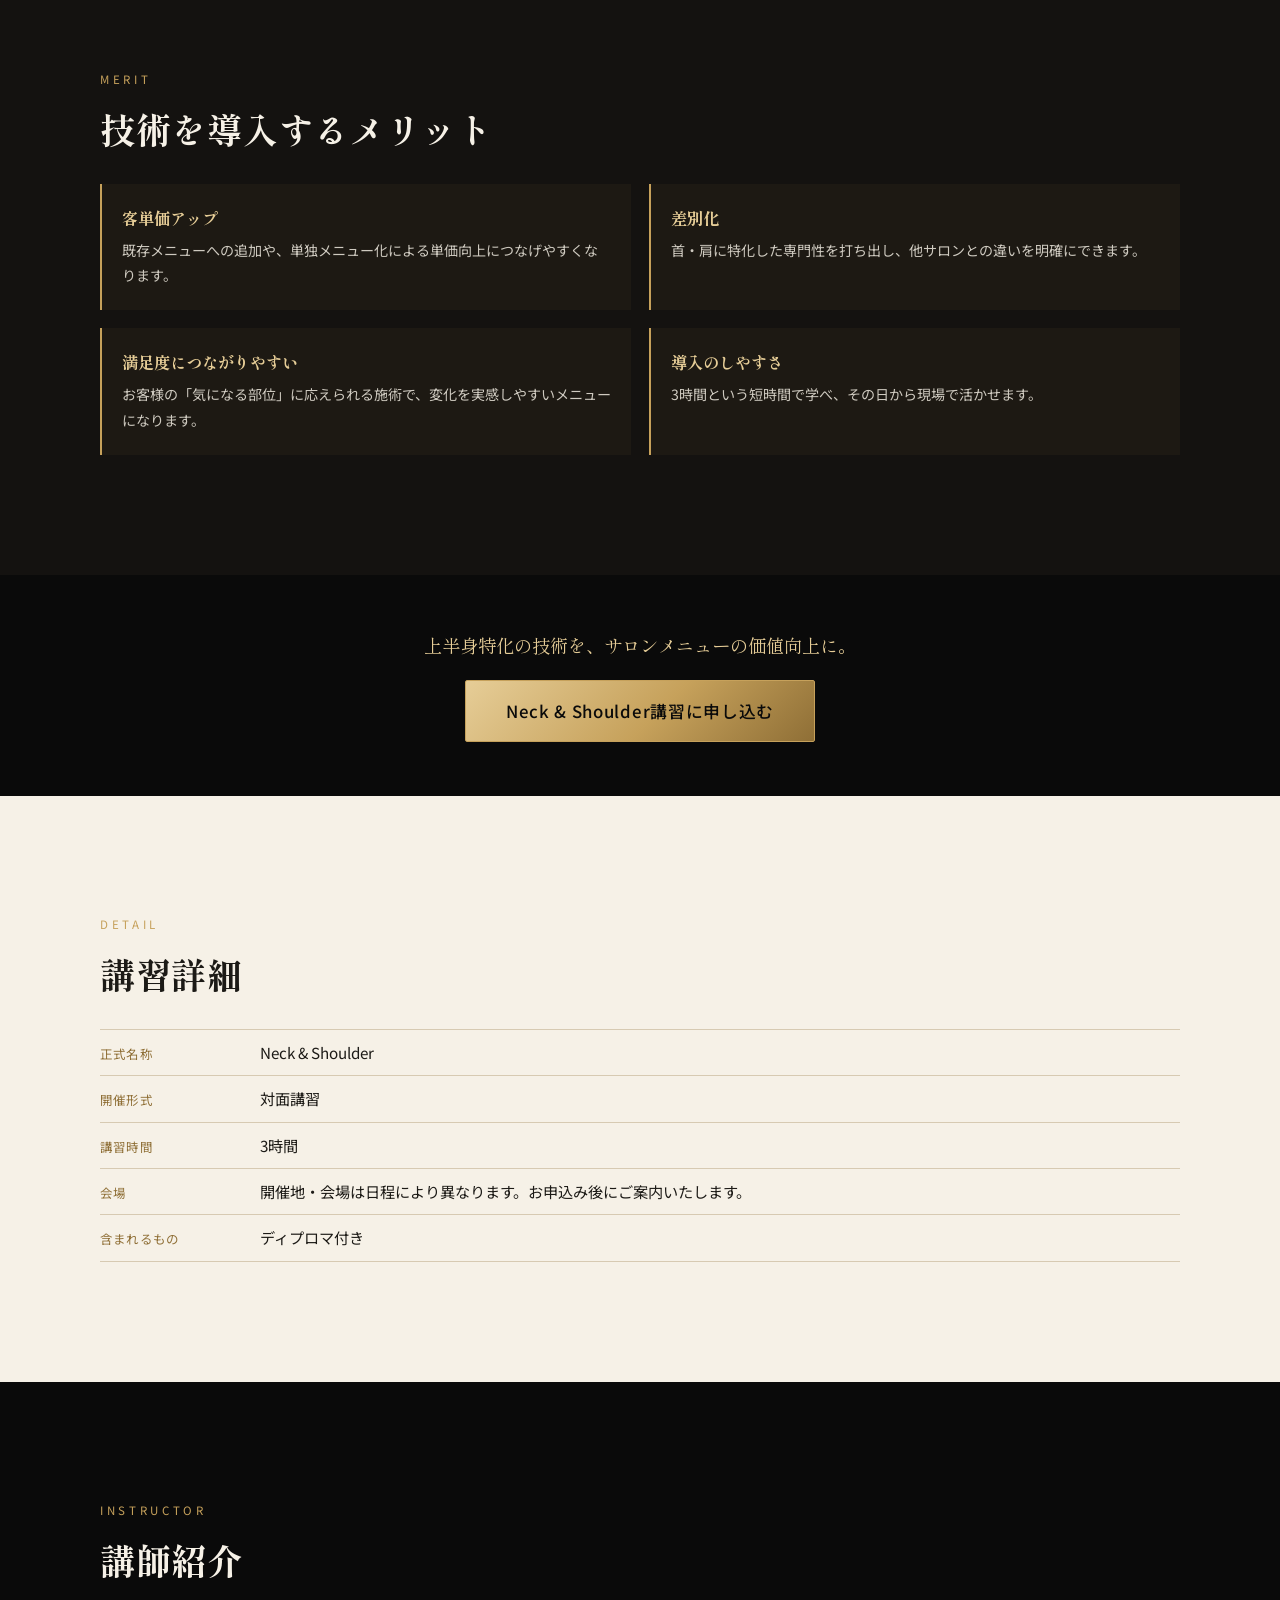
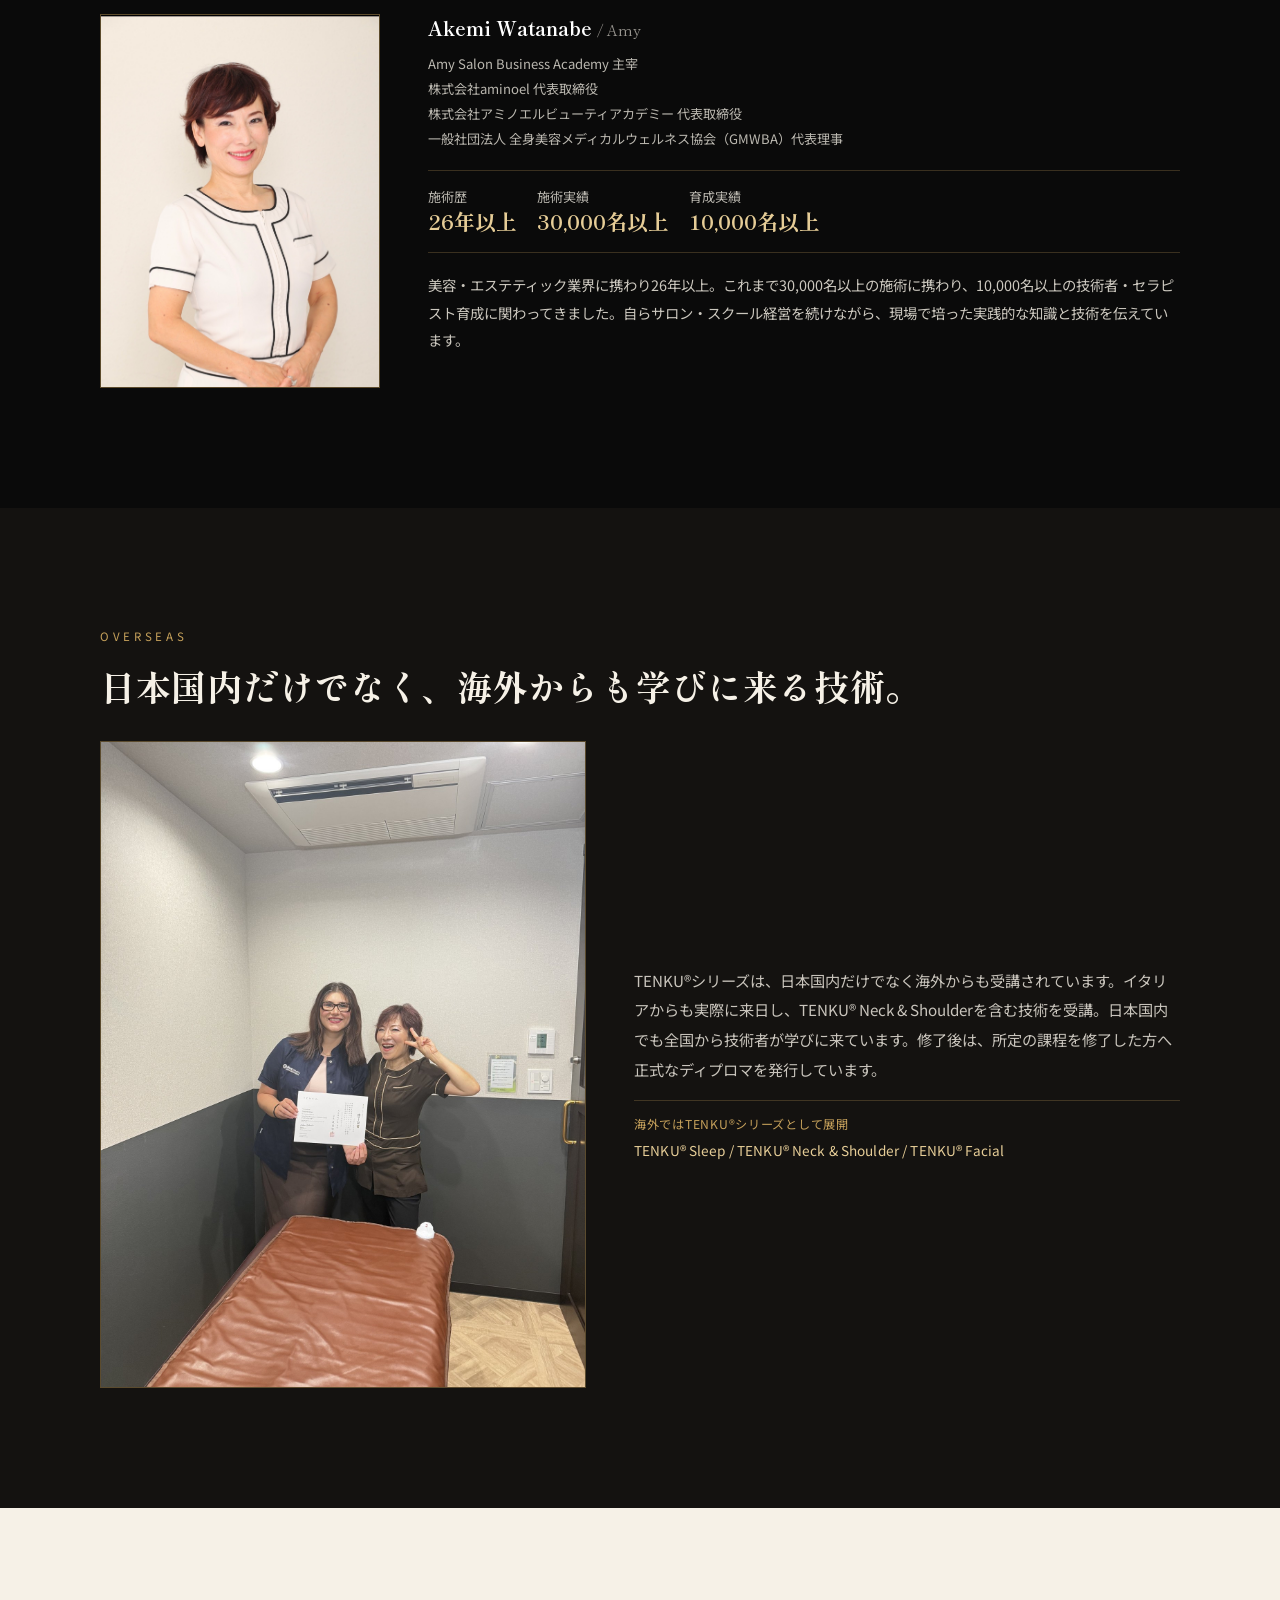
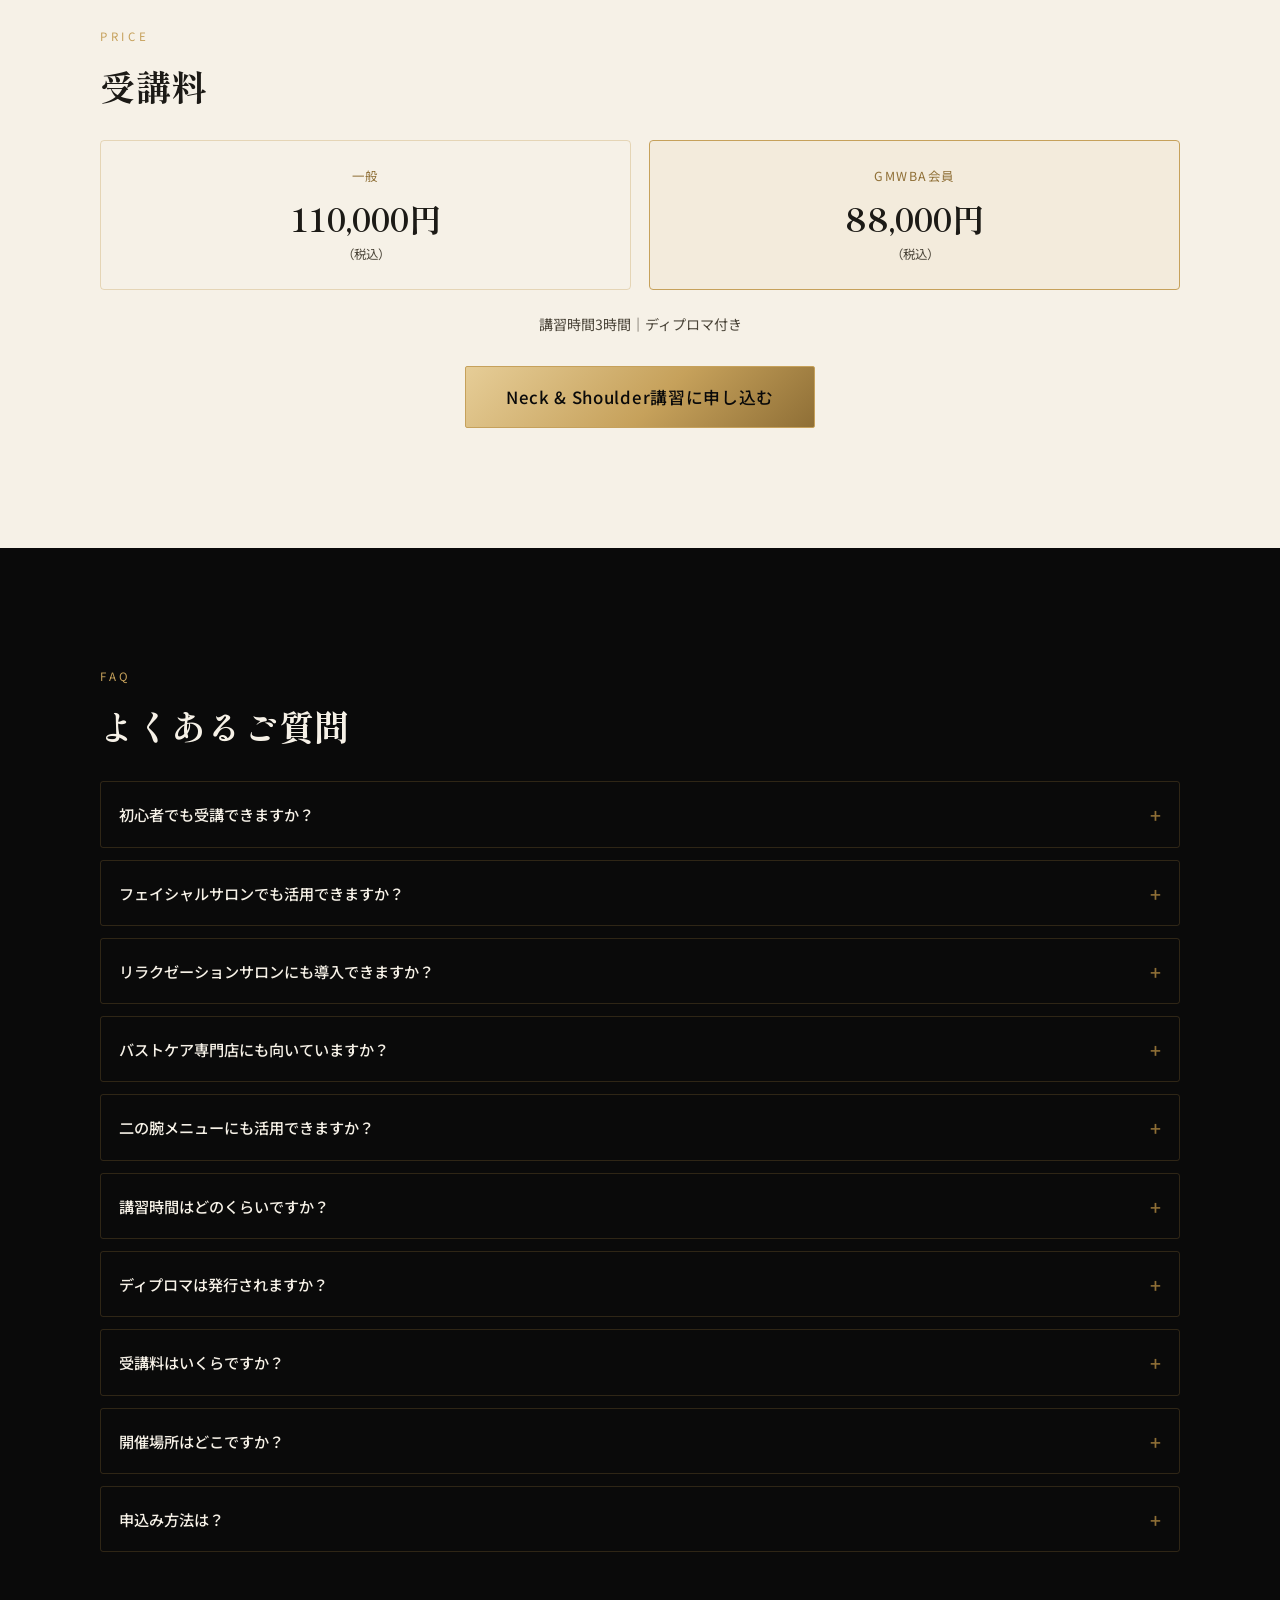
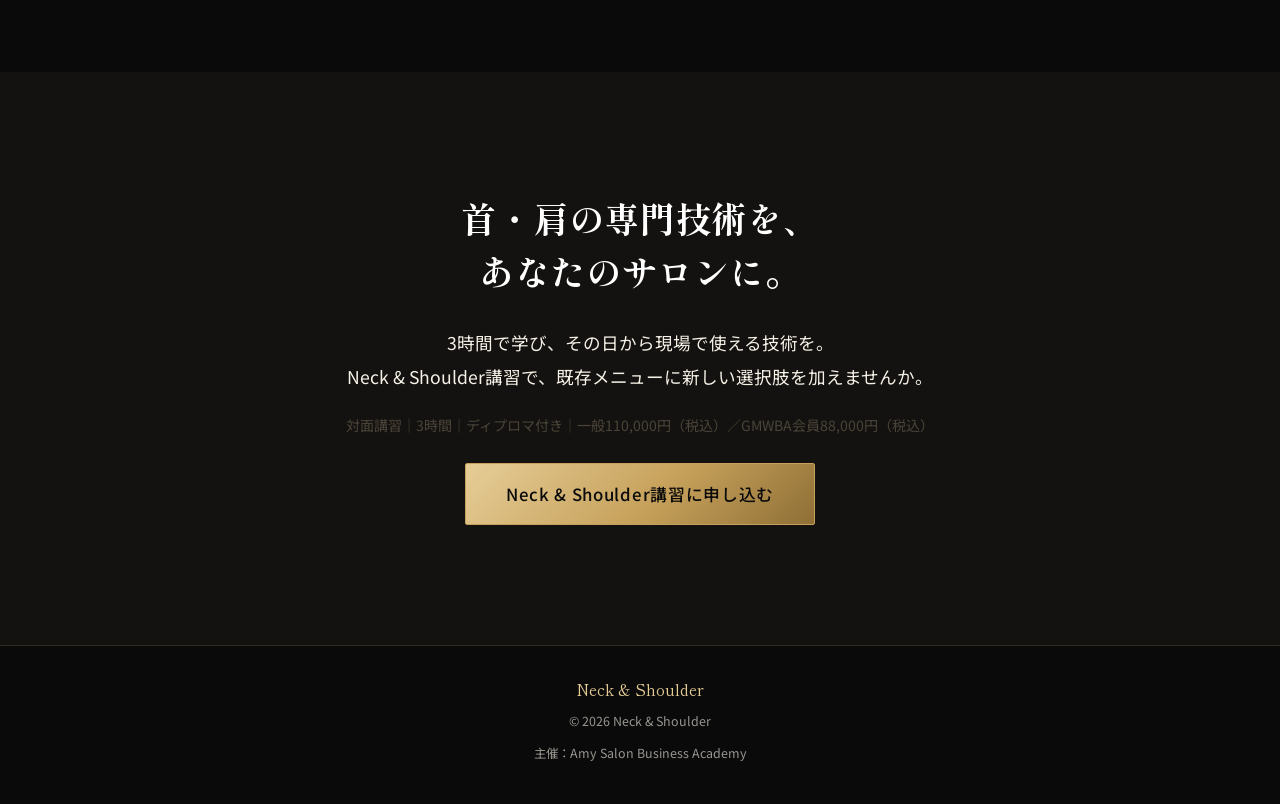
==== commit ea0569cf: "海外受講実績の本文更新と講習詳細セクションの余白調整 - 海外受講実績セクションの本文を更新   （日本国内の受講者への言及・ディプロマ表記を調整） - 講習詳細セクションの各項目の縦余白を縮小（pa" ====
--- a/index.html
+++ b/index.html
@@ -326,7 +326,7 @@
         </div>
         <div class="overseas__body">
           <p class="section__text">
-            TENKU®シリーズは、日本国内だけでなく海外からも受講されています。イタリアからも実際に来日し、TENKU® Neck & Shoulderを含む技術を学んでいます。日本国内からも多くの受講者が学びに来ており、修了後は正式なディプロマを発行しています。
+            TENKU®シリーズは、日本国内だけでなく海外からも受講されています。イタリアからも実際に来日し、TENKU® Neck & Shoulderを含む技術を受講。日本国内でも全国から技術者が学びに来ています。修了後は、所定の課程を修了した方へ正式なディプロマを発行しています。
           </p>
           <div class="overseas__note">
             <p class="overseas__note-label">海外ではTENKU®シリーズとして展開</p>
--- a/css/style.css
+++ b/css/style.css
@@ -439,17 +439,17 @@
   display: flex;
   flex-direction: column;
   gap: 4px;
-  padding: 16px 0;
+  padding: 9px 0;
   border-bottom: 1px solid rgba(143, 111, 54, 0.3);
 }
 @media (min-width: 640px) {
   .detail-table__row { flex-direction: row; align-items: baseline; gap: 20px; }
+  .detail-table__label { flex: 0 0 140px; }
 }
 .detail-table__label {
   font-size: 0.78rem;
   letter-spacing: 0.1em;
   color: var(--color-gold-deep);
-  flex: 0 0 140px;
 }
 .detail-table__value {
   font-size: 0.95rem;
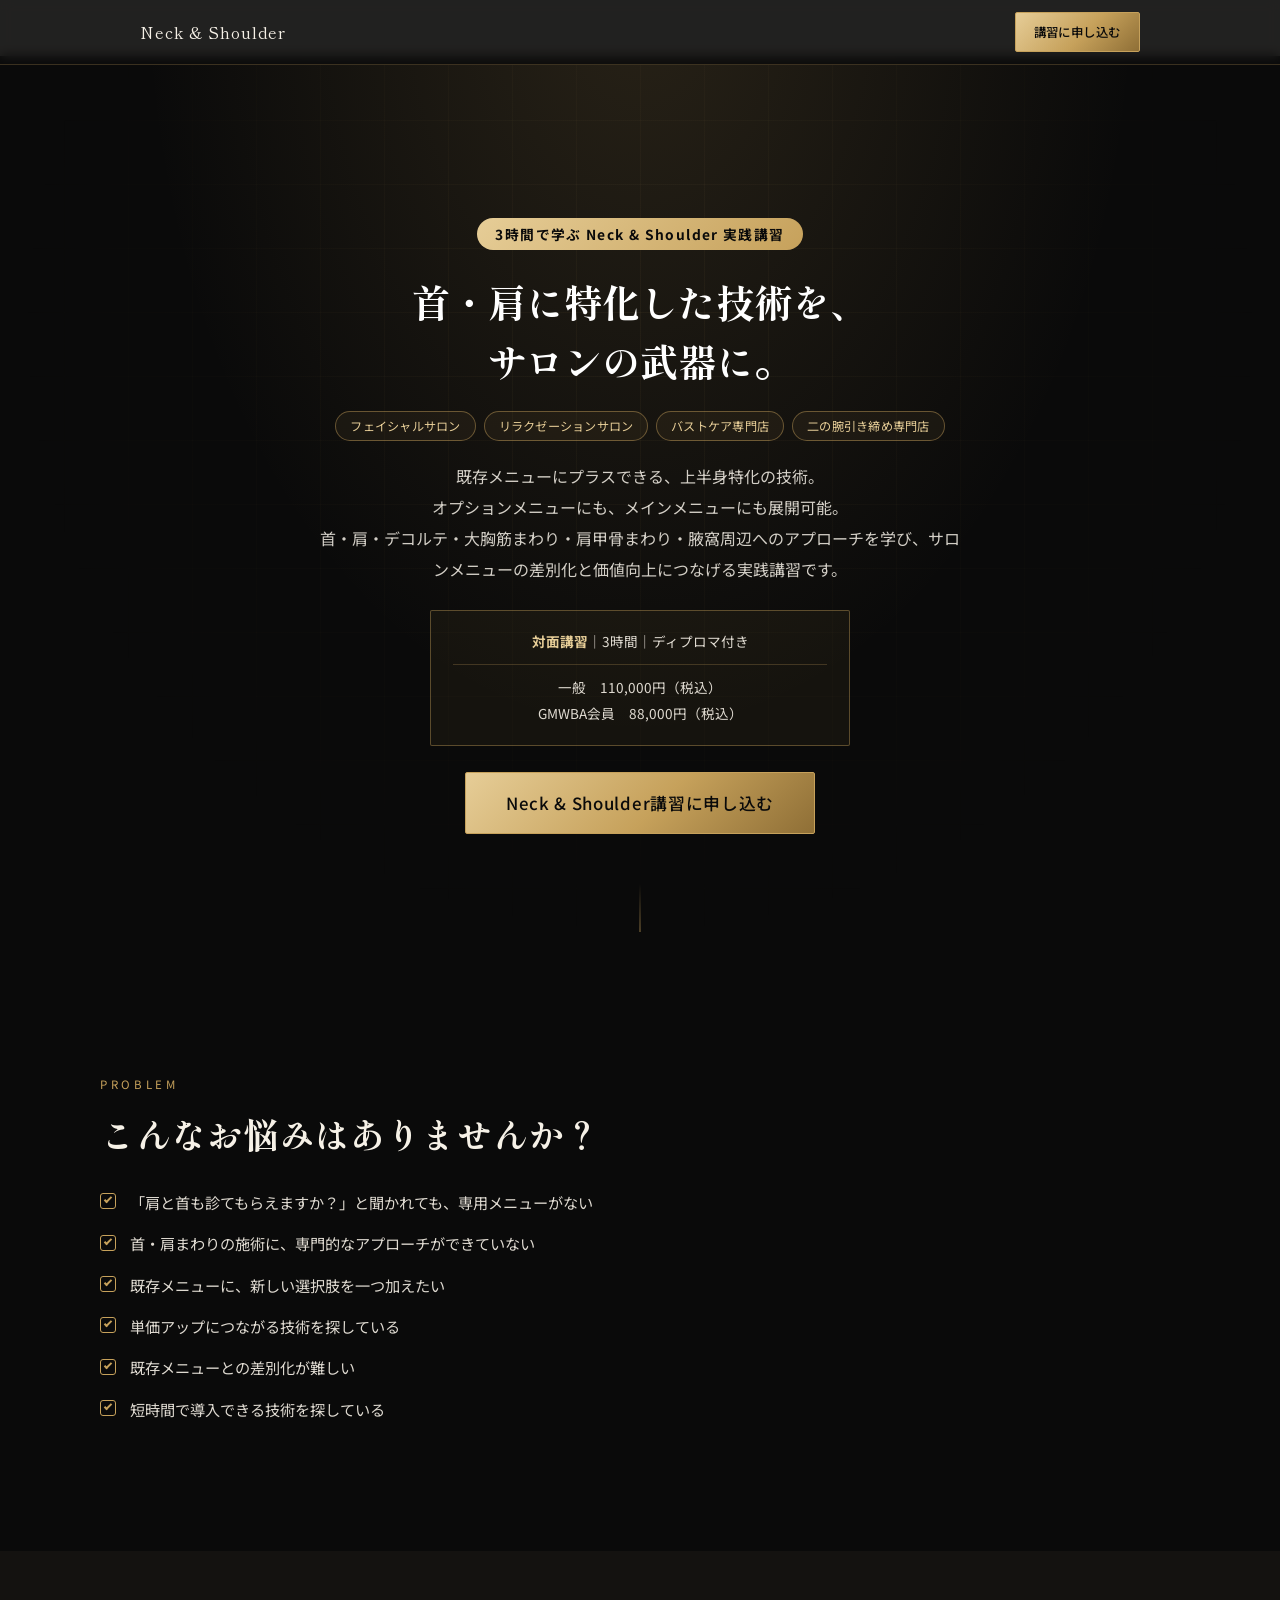
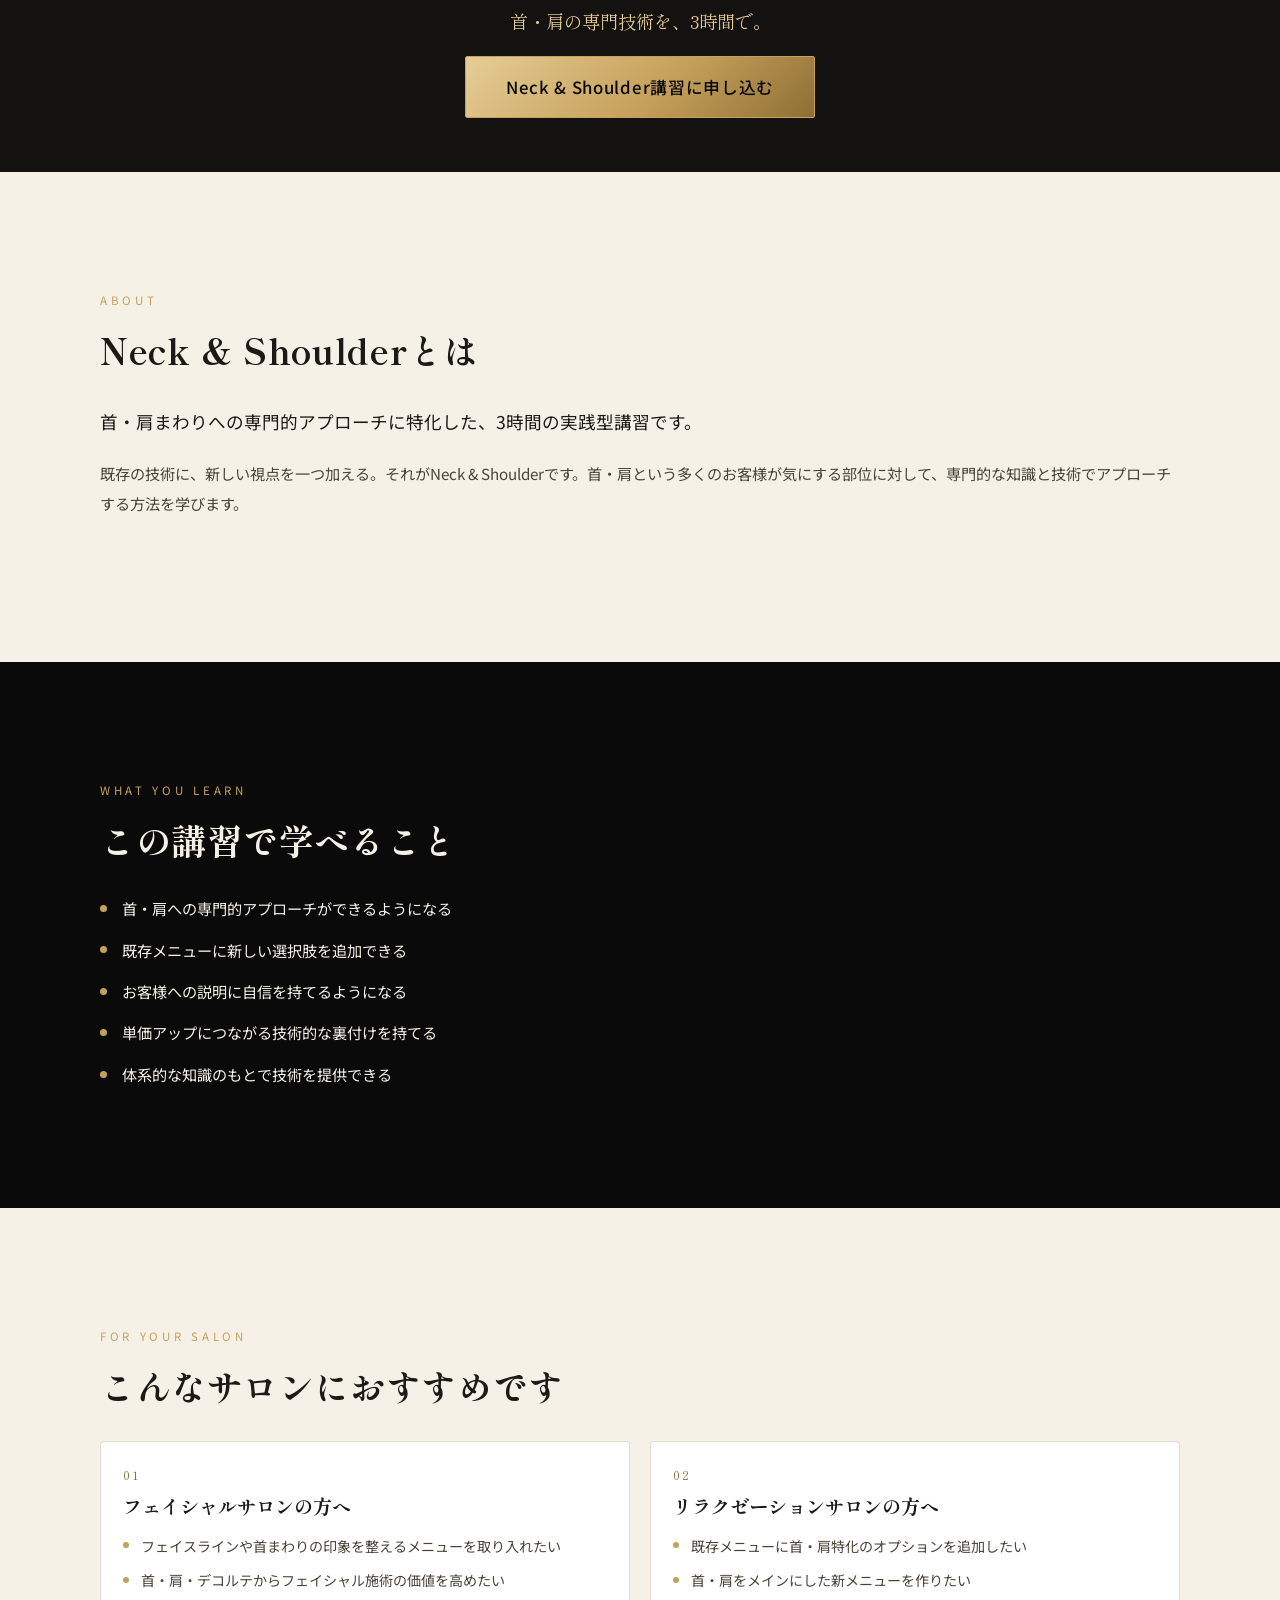
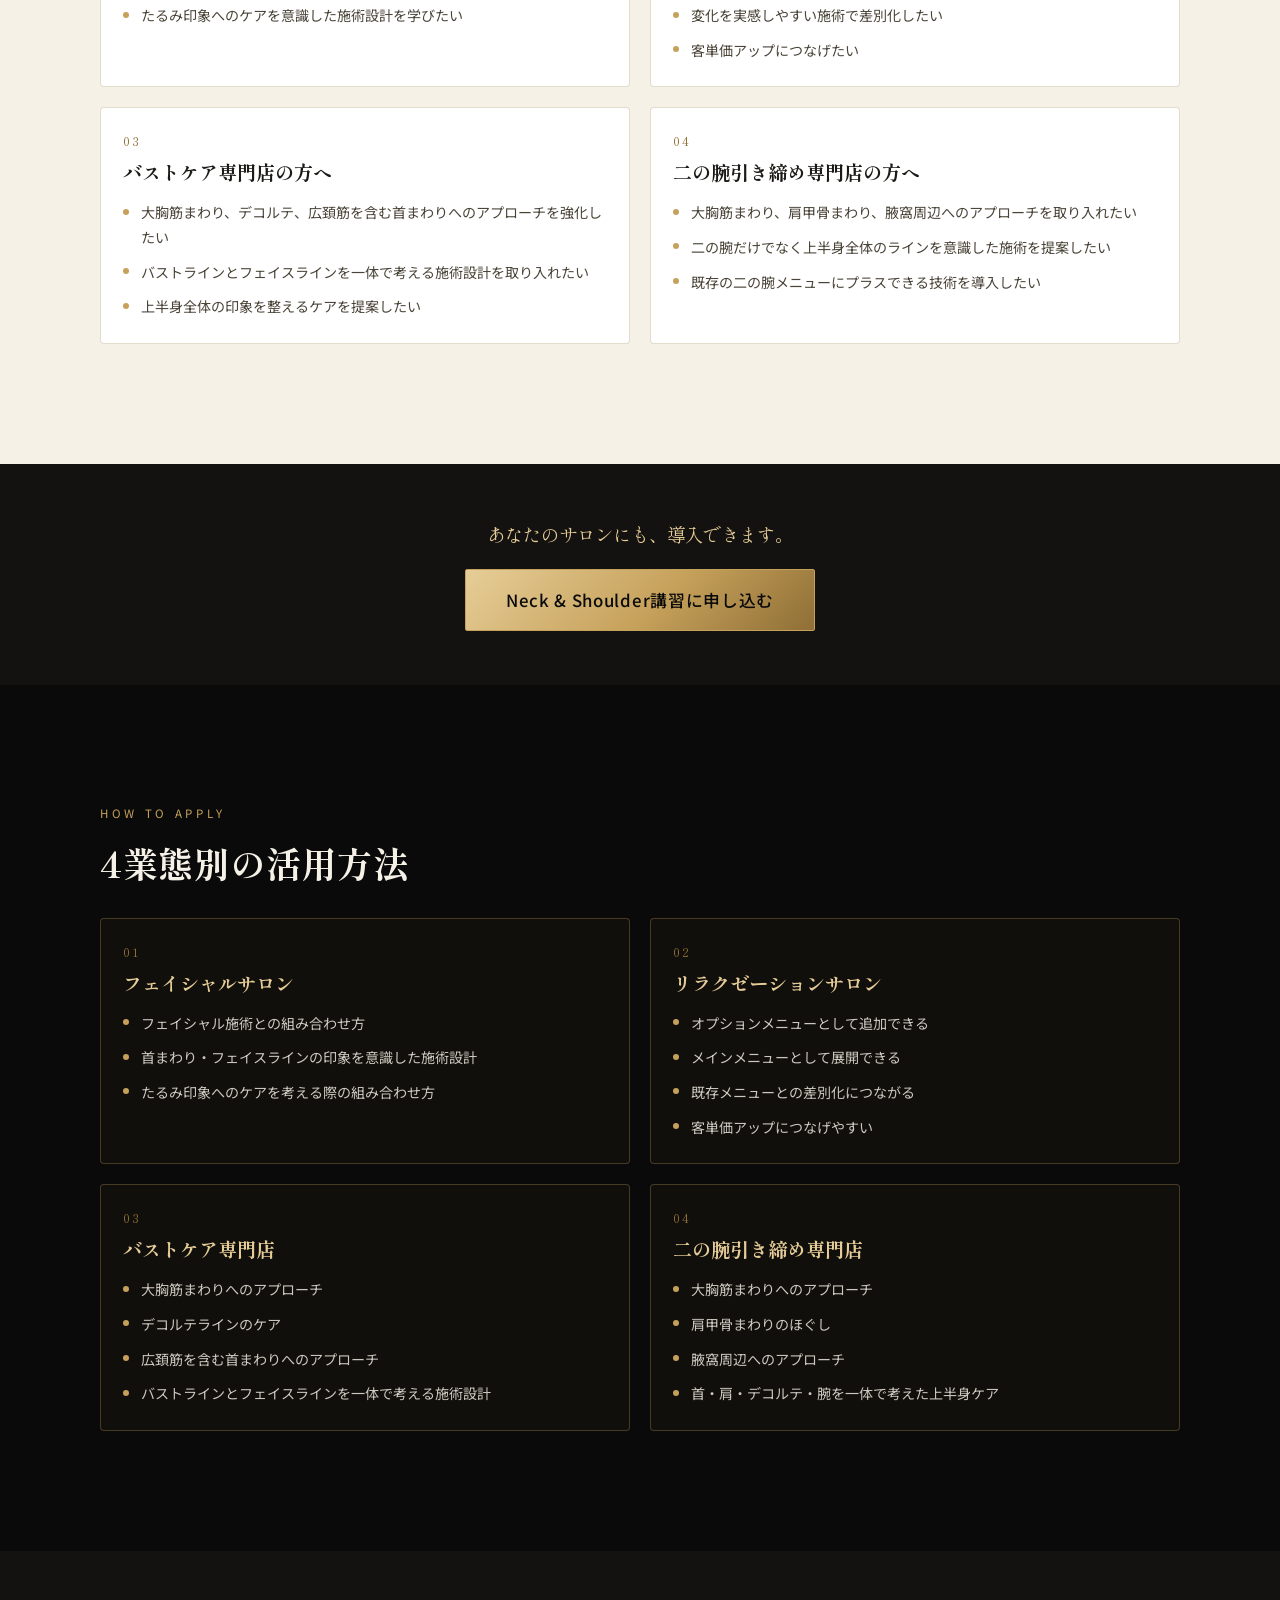
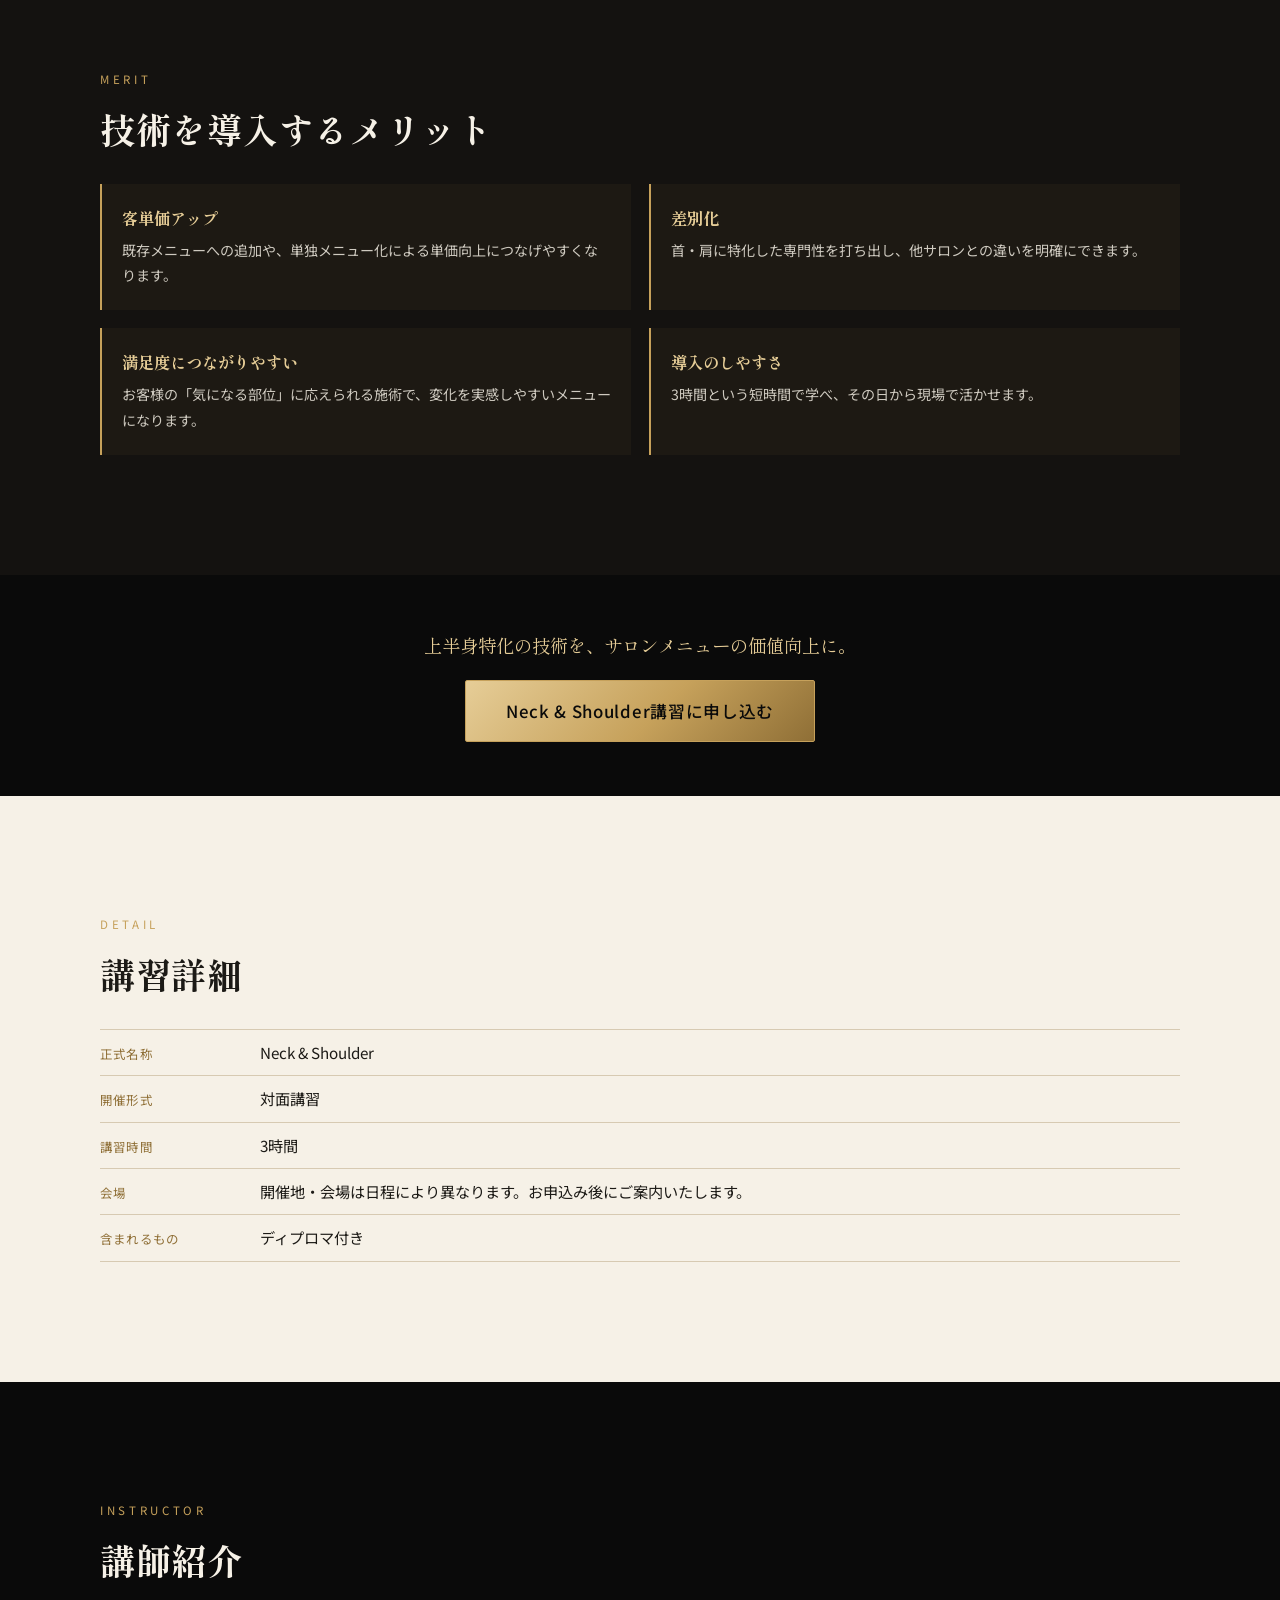
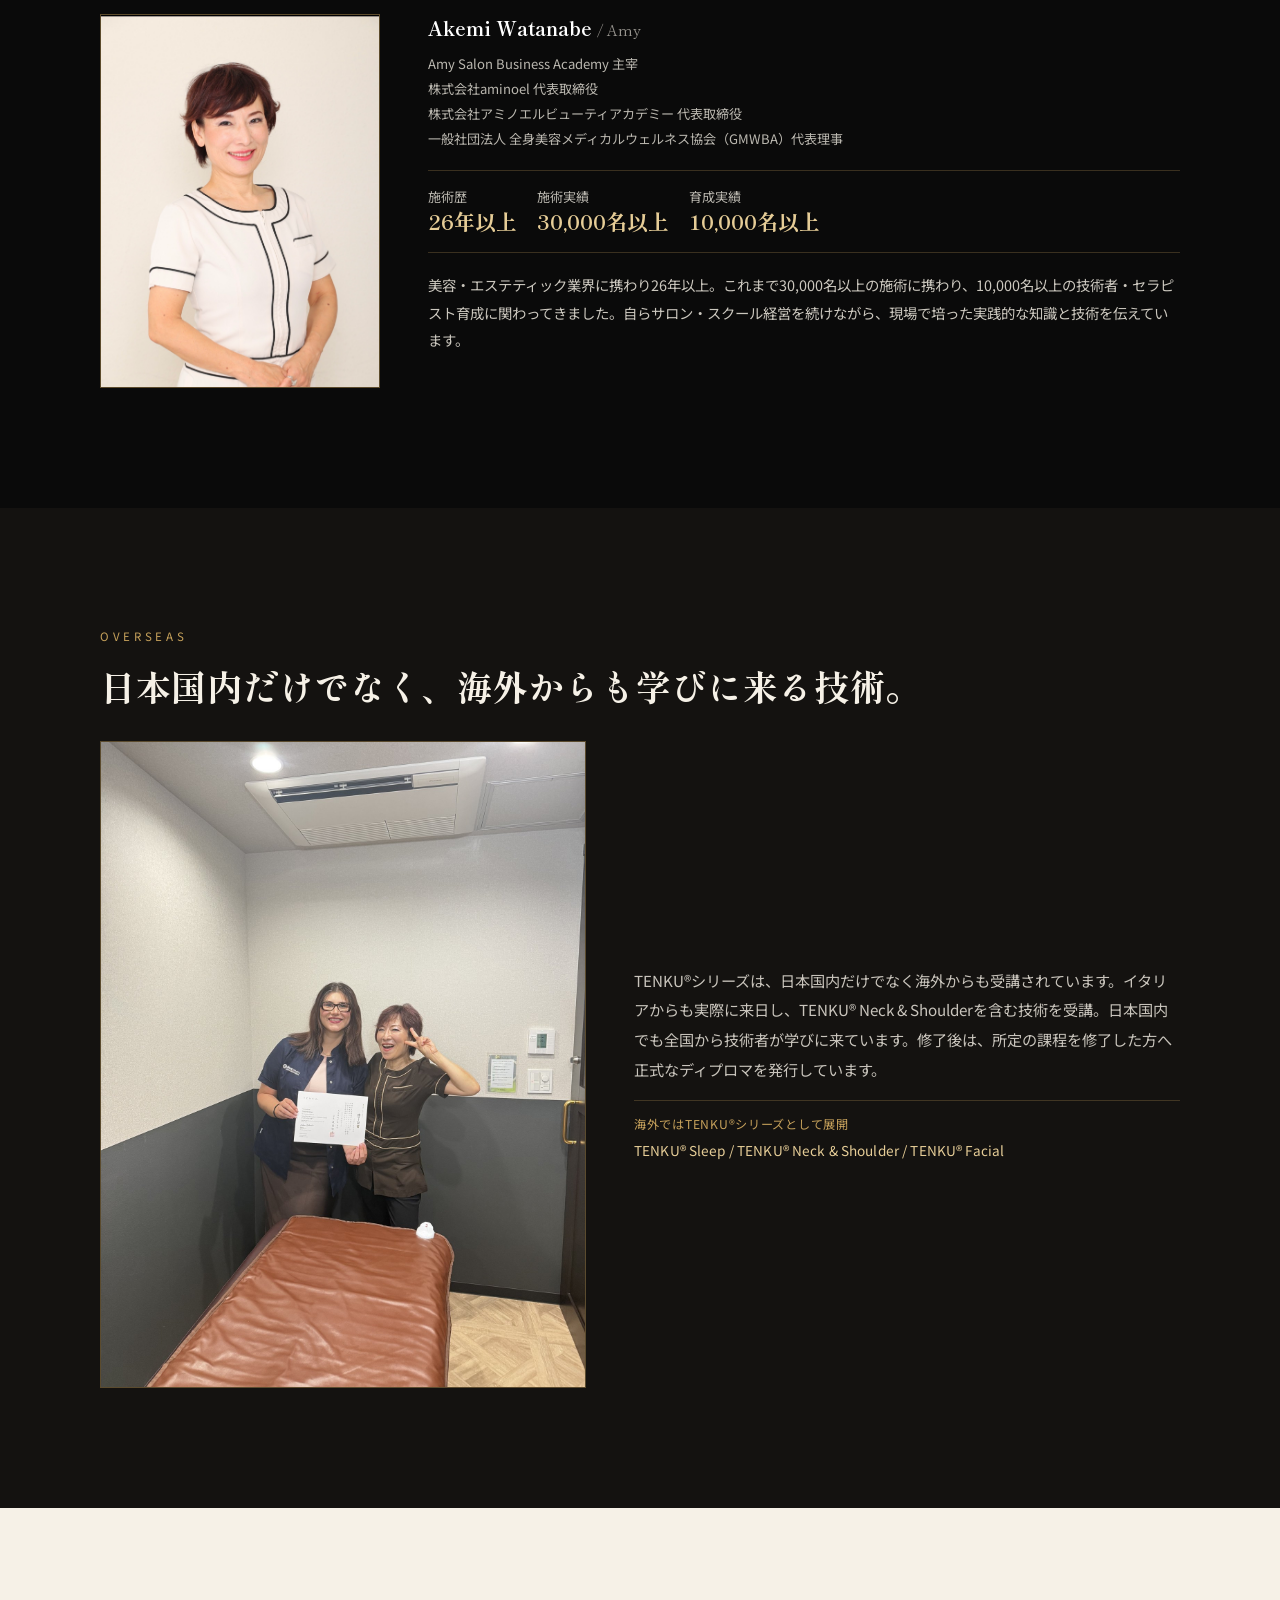
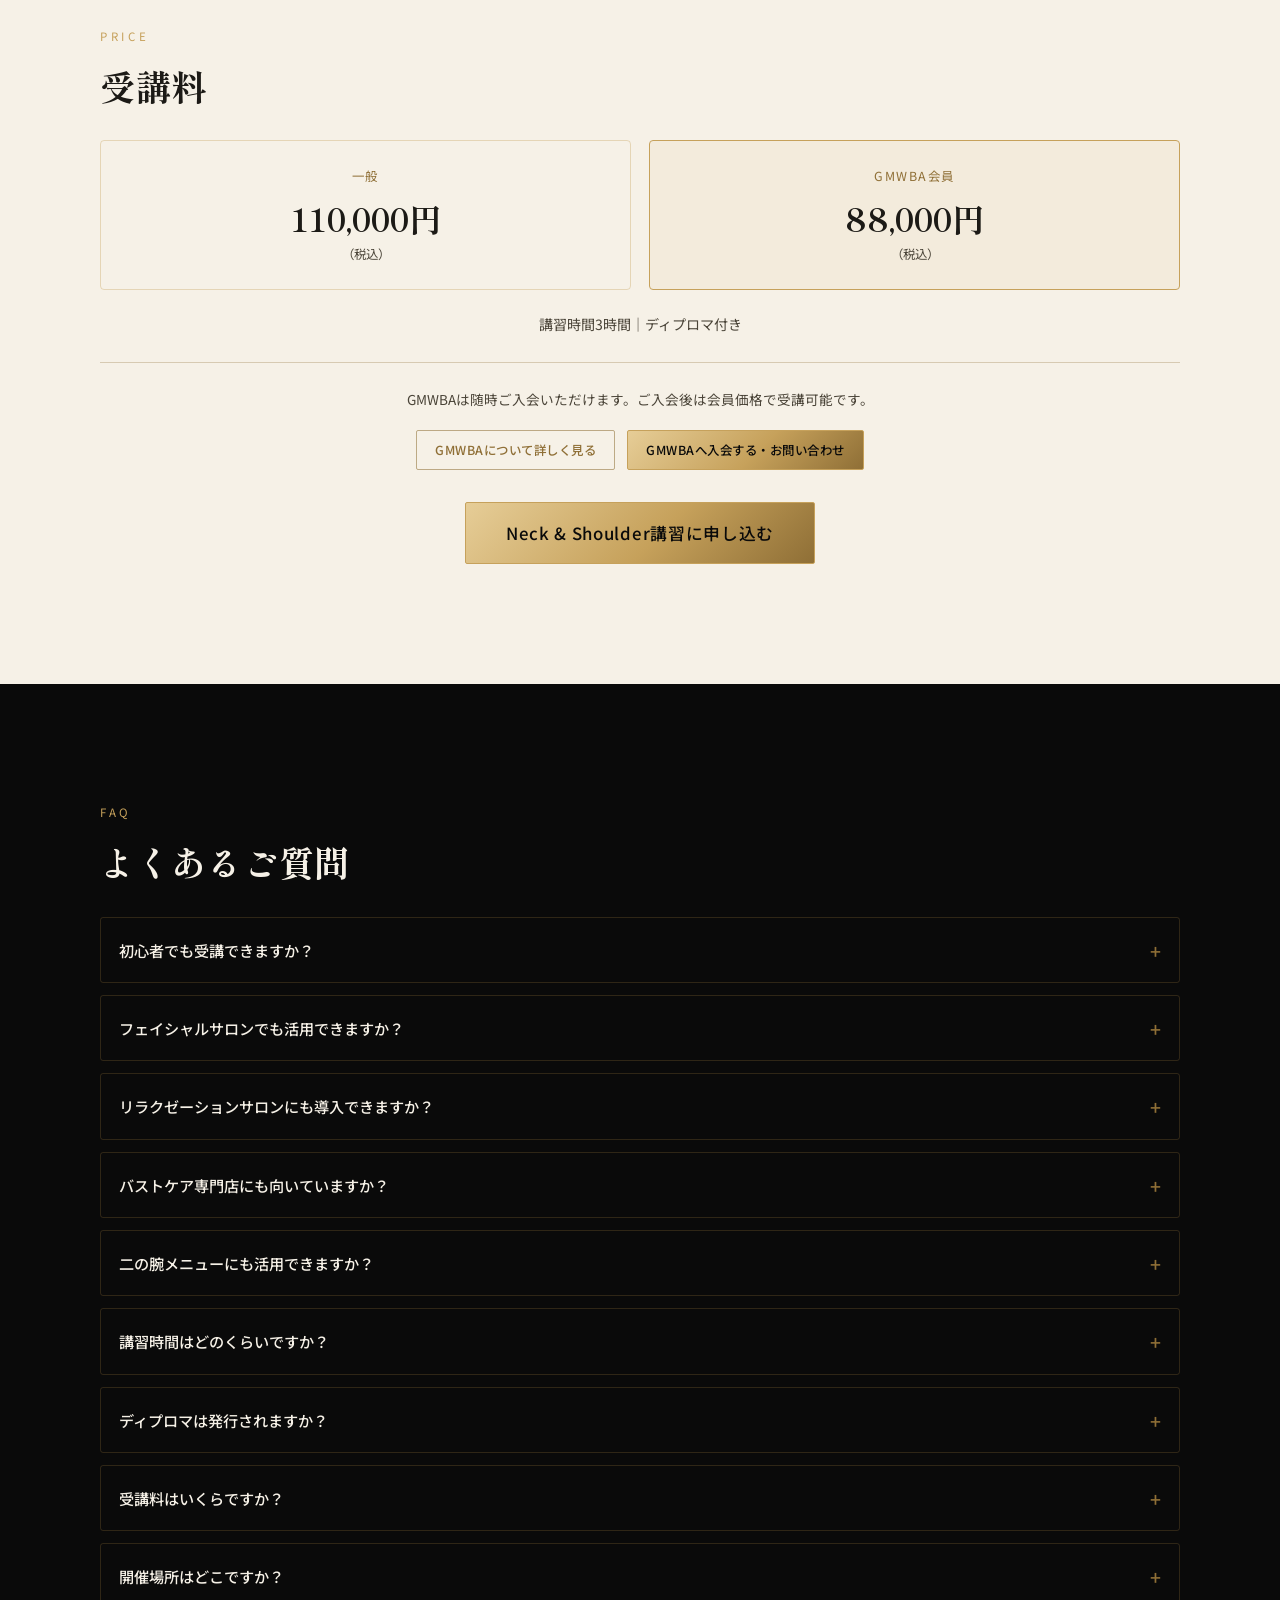
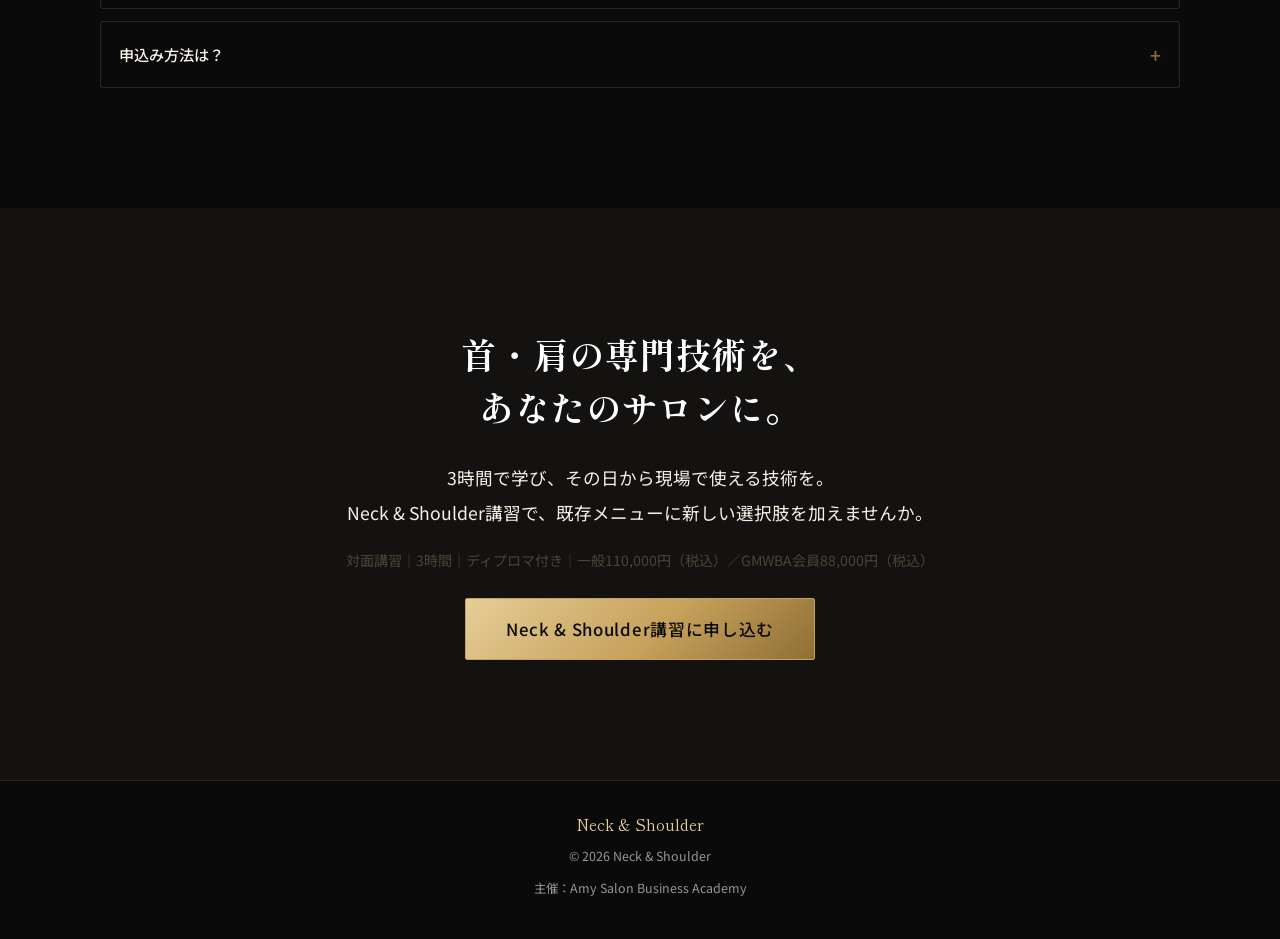
==== commit bb05be58: "受講料セクションにGMWBA入会案内を追加 - 「GMWBA会員」価格カードの下に、入会案内テキストとリンクを追加   - GMWBAについて詳しく見る（https://gmwba.jp、アウトライン" ====
--- a/index.html
+++ b/index.html
@@ -355,6 +355,15 @@
         </div>
       </div>
       <p class="price-includes">講習時間3時間｜ディプロマ付き</p>
+
+      <div class="gmwba-note">
+        <p class="gmwba-note__text">GMWBAは随時ご入会いただけます。ご入会後は会員価格で受講可能です。</p>
+        <div class="gmwba-note__links">
+          <a href="https://gmwba.jp" target="_blank" rel="noopener noreferrer" class="btn btn--outline-gold btn--small">GMWBAについて詳しく見る</a>
+          <a href="https://lin.ee/LNtKbCK" target="_blank" rel="noopener noreferrer" class="btn btn--gold btn--small">GMWBAへ入会する・お問い合わせ</a>
+        </div>
+      </div>
+
       <div class="hero__cta-group" style="margin-top:32px;">
         <a href="#" class="btn btn--gold btn--large js-cta">Neck & Shoulder講習に申し込む</a>
       </div>
--- a/css/style.css
+++ b/css/style.css
@@ -639,6 +639,32 @@
   margin: 0;
 }
 
+/* ---------- GMWBA note ---------- */
+.gmwba-note {
+  margin-top: 28px;
+  padding-top: 24px;
+  border-top: 1px solid rgba(143, 111, 54, 0.3);
+  text-align: center;
+}
+.gmwba-note__text {
+  font-size: 0.85rem;
+  line-height: 1.8;
+  color: var(--color-ink-soft);
+  margin: 0 0 18px;
+}
+.gmwba-note__links {
+  display: flex;
+  flex-direction: column;
+  align-items: center;
+  gap: 12px;
+}
+@media (min-width: 640px) {
+  .gmwba-note__links {
+    flex-direction: row;
+    justify-content: center;
+  }
+}
+
 /* ---------- FAQ ---------- */
 .faq-list { display: flex; flex-direction: column; gap: 12px; }
 .faq-item {
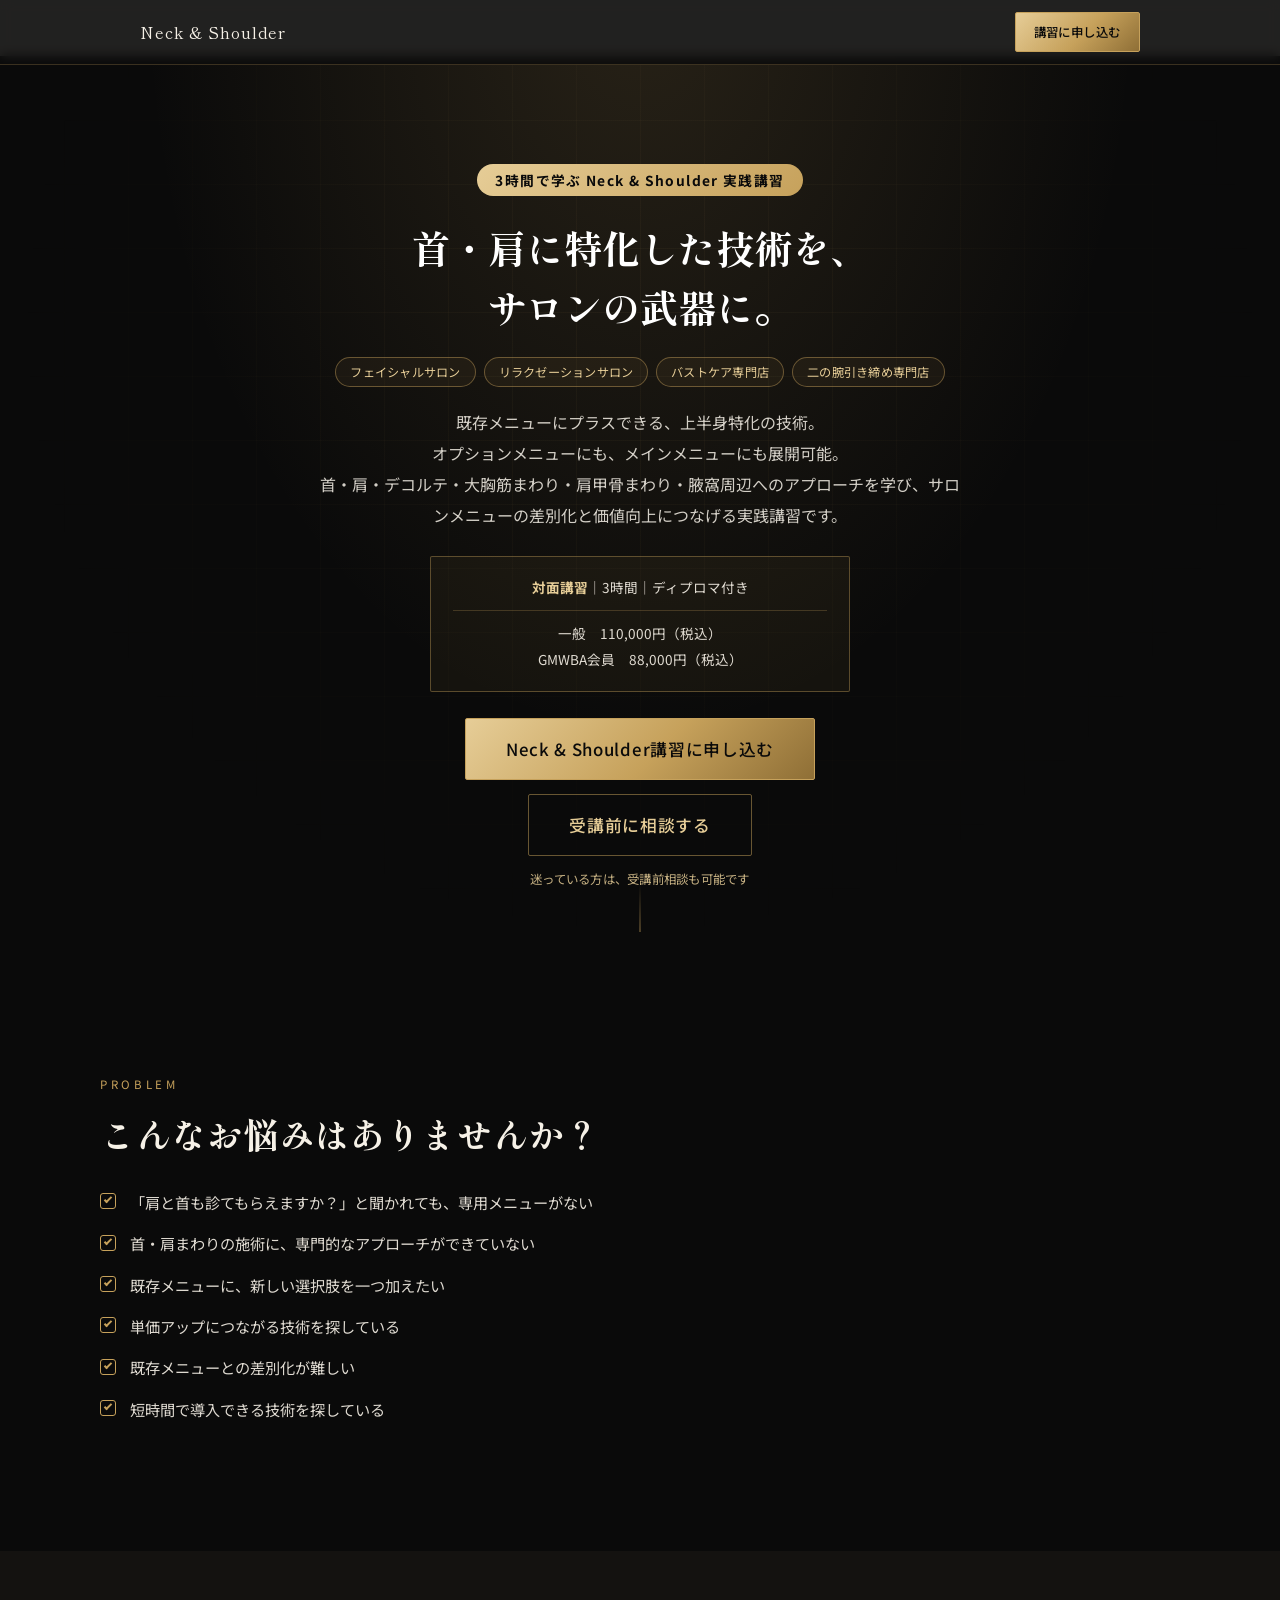
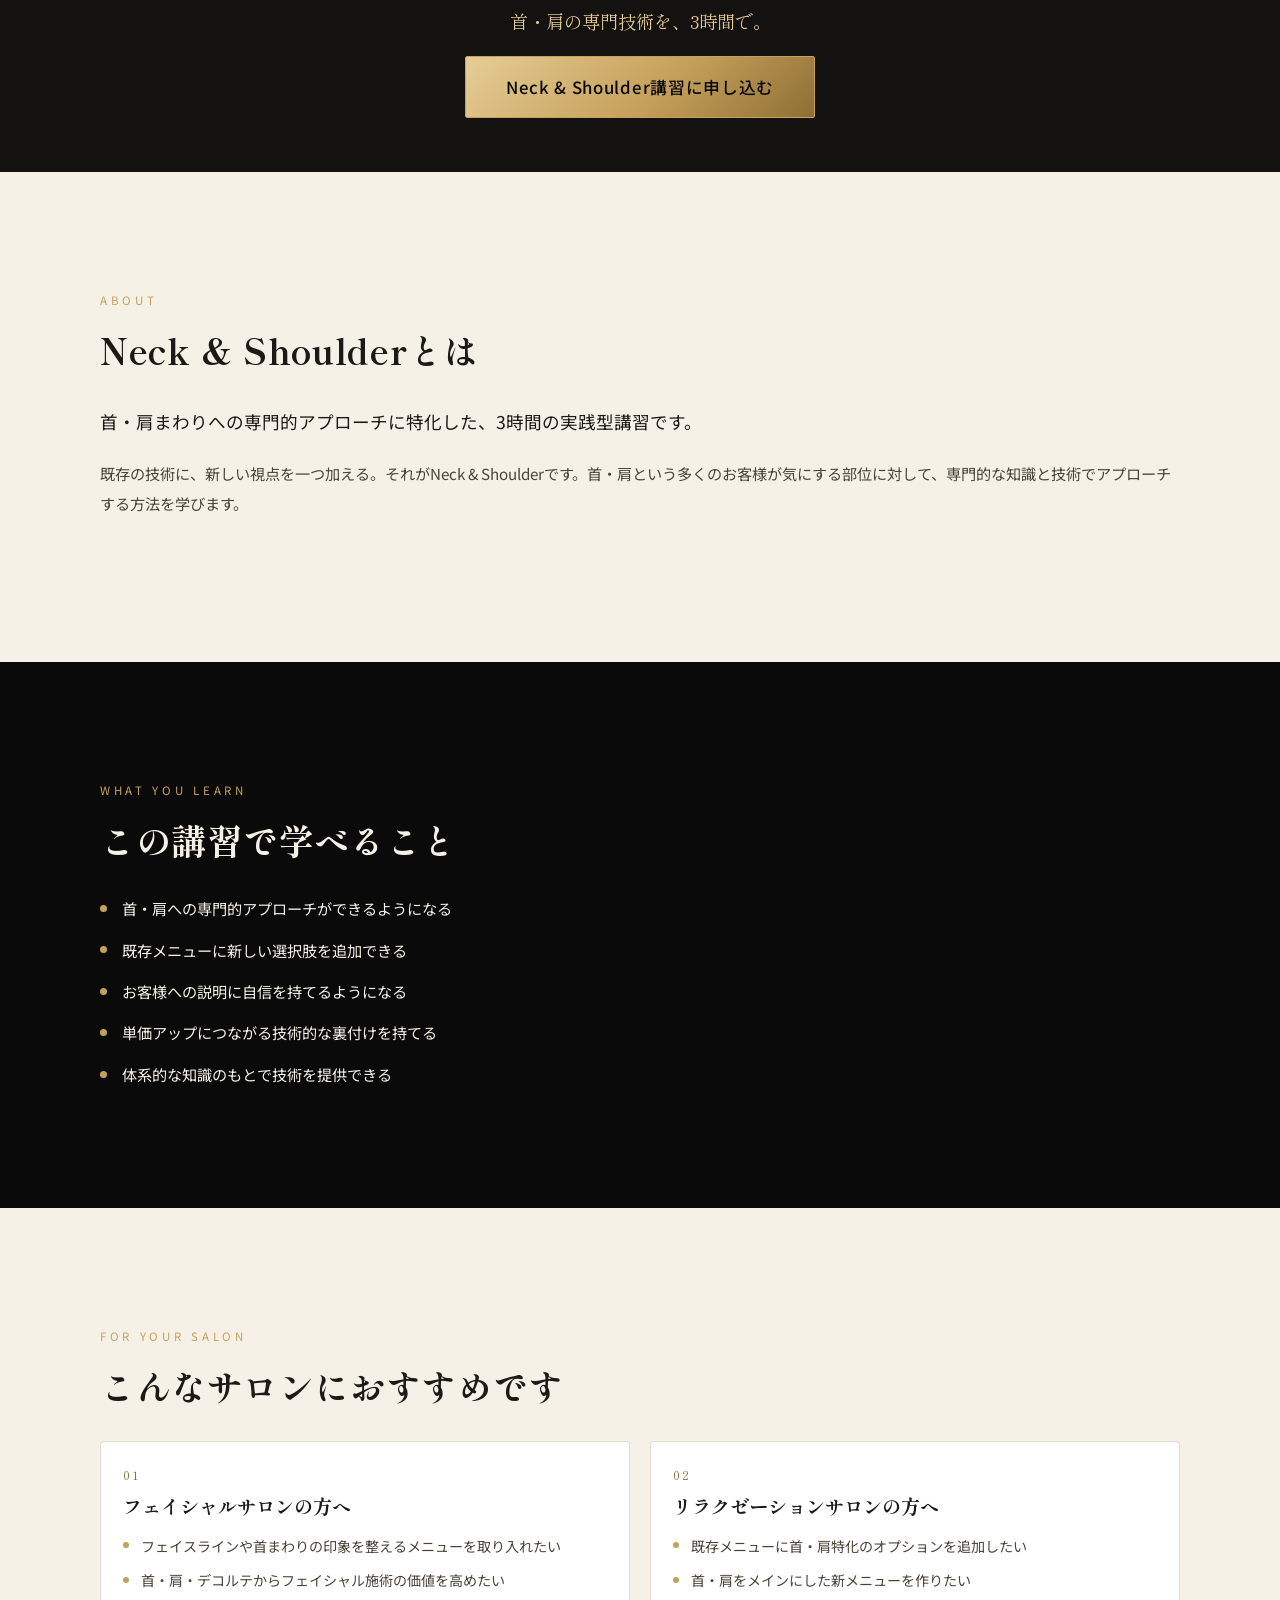
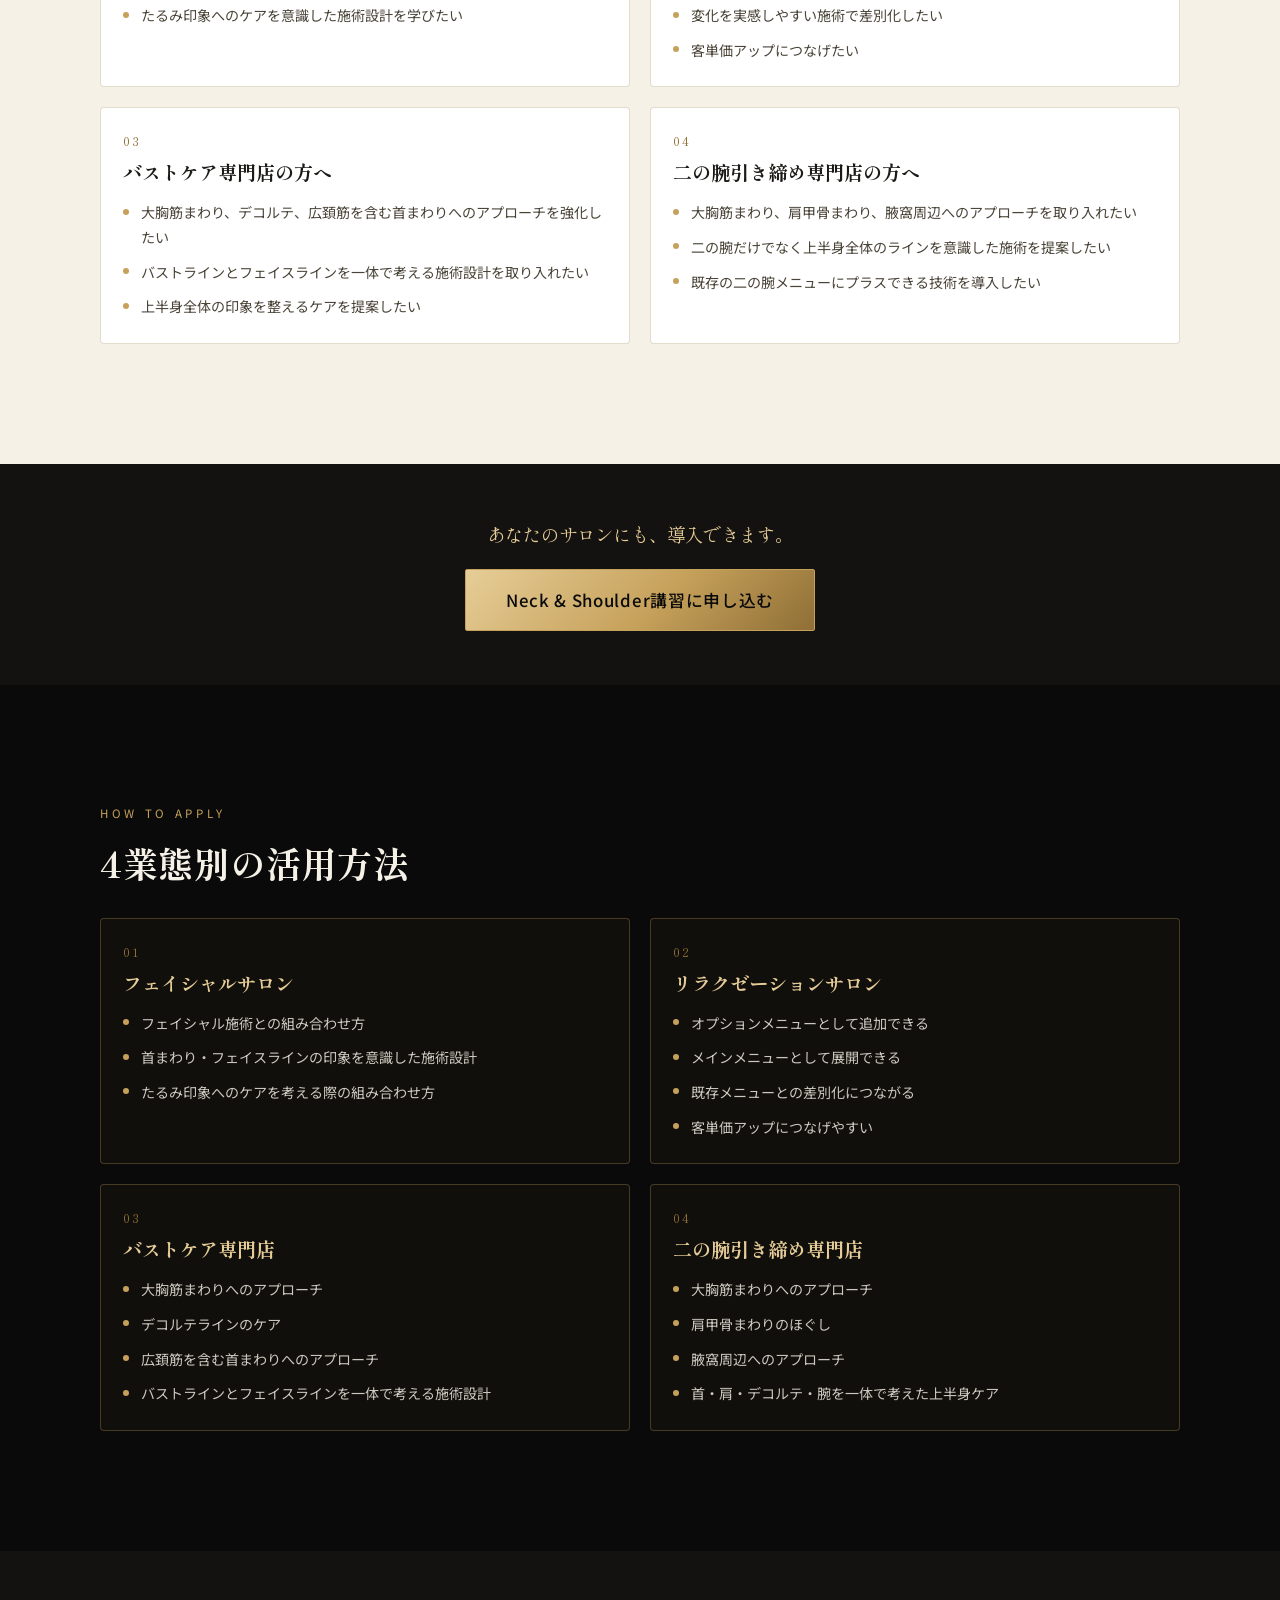
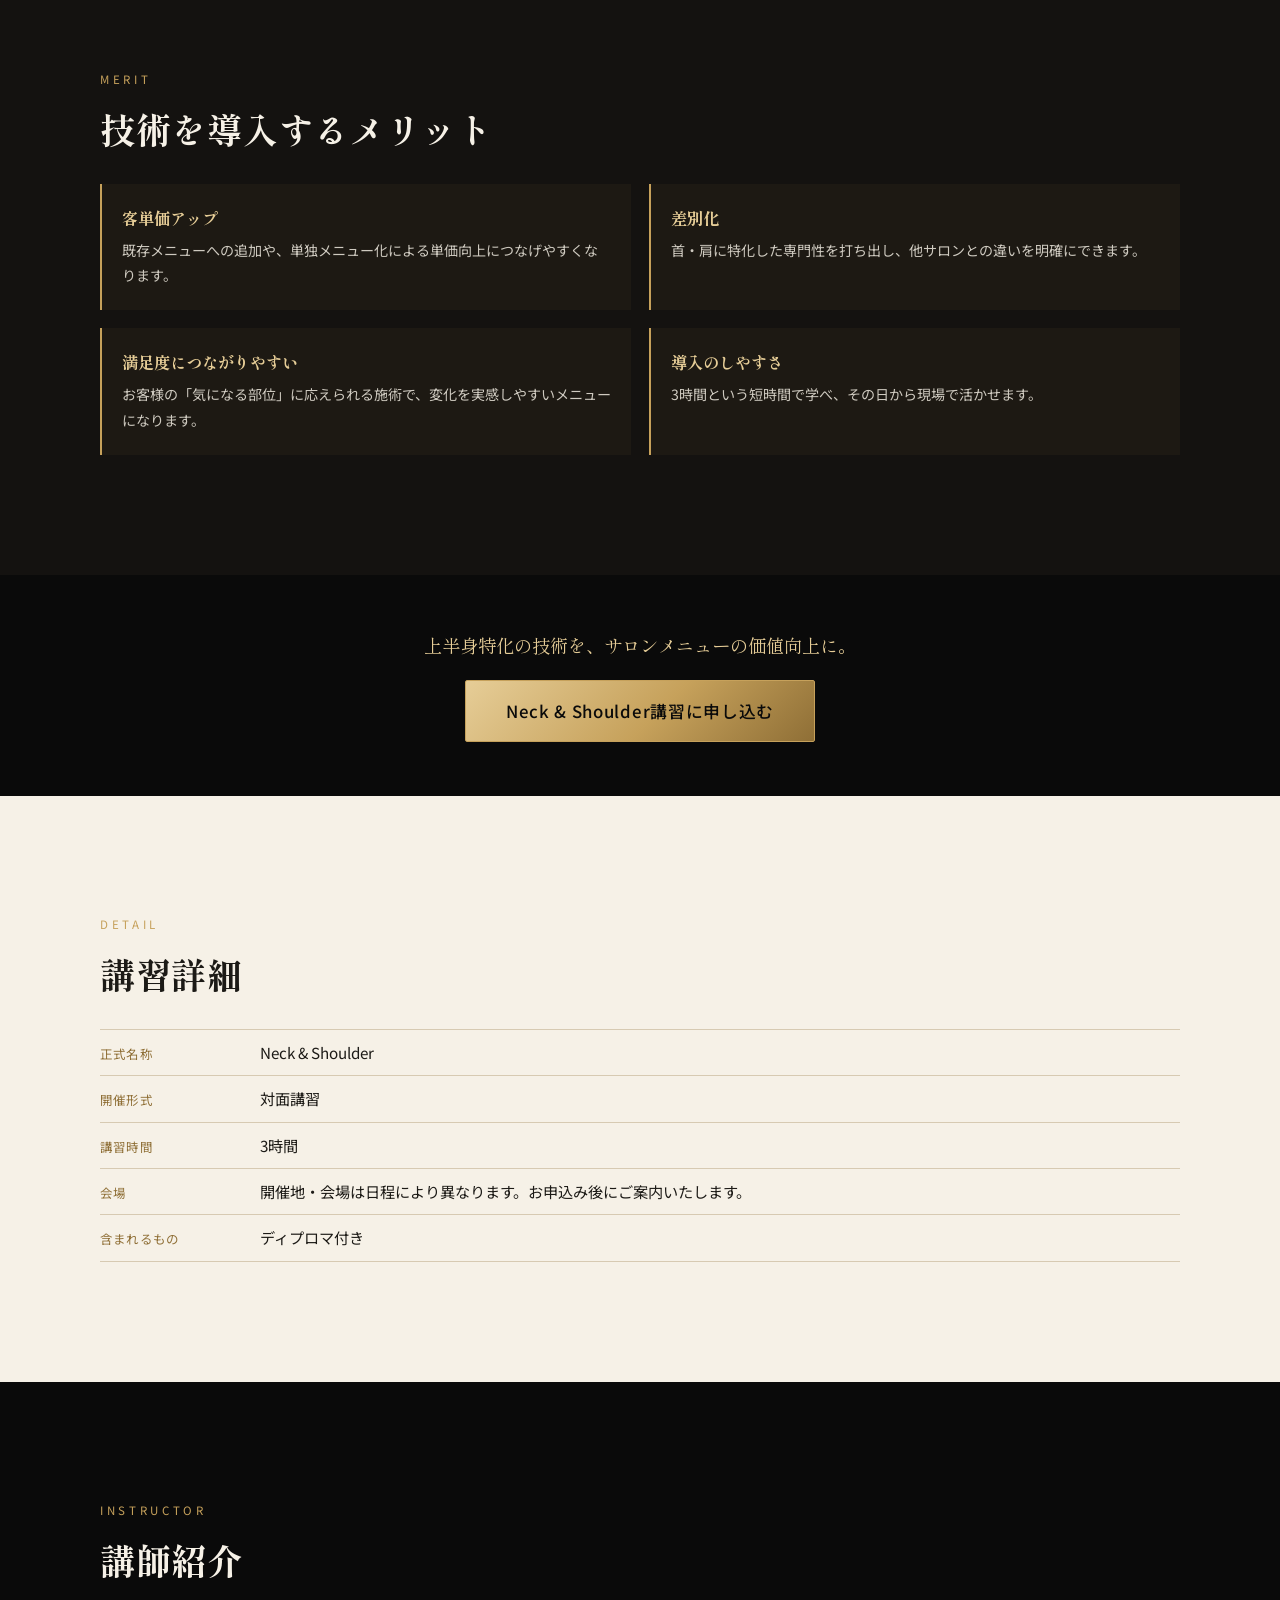
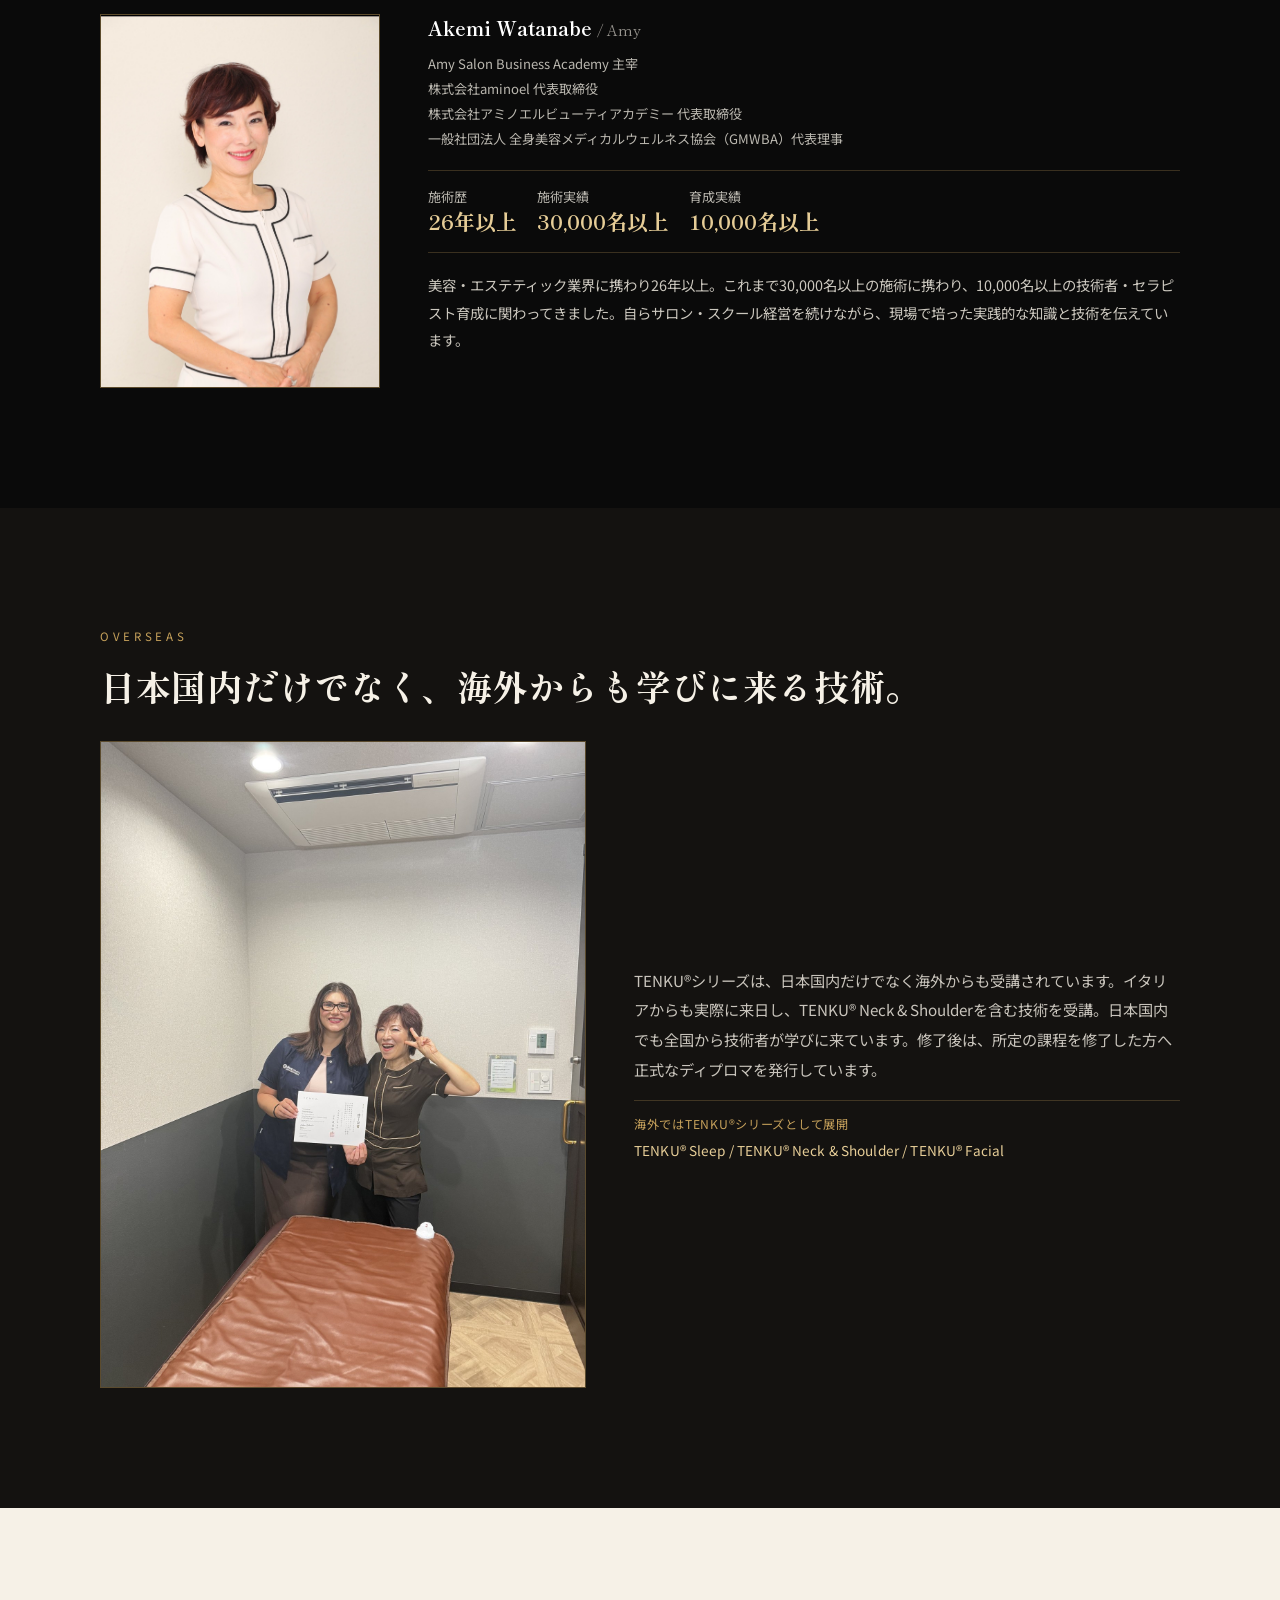
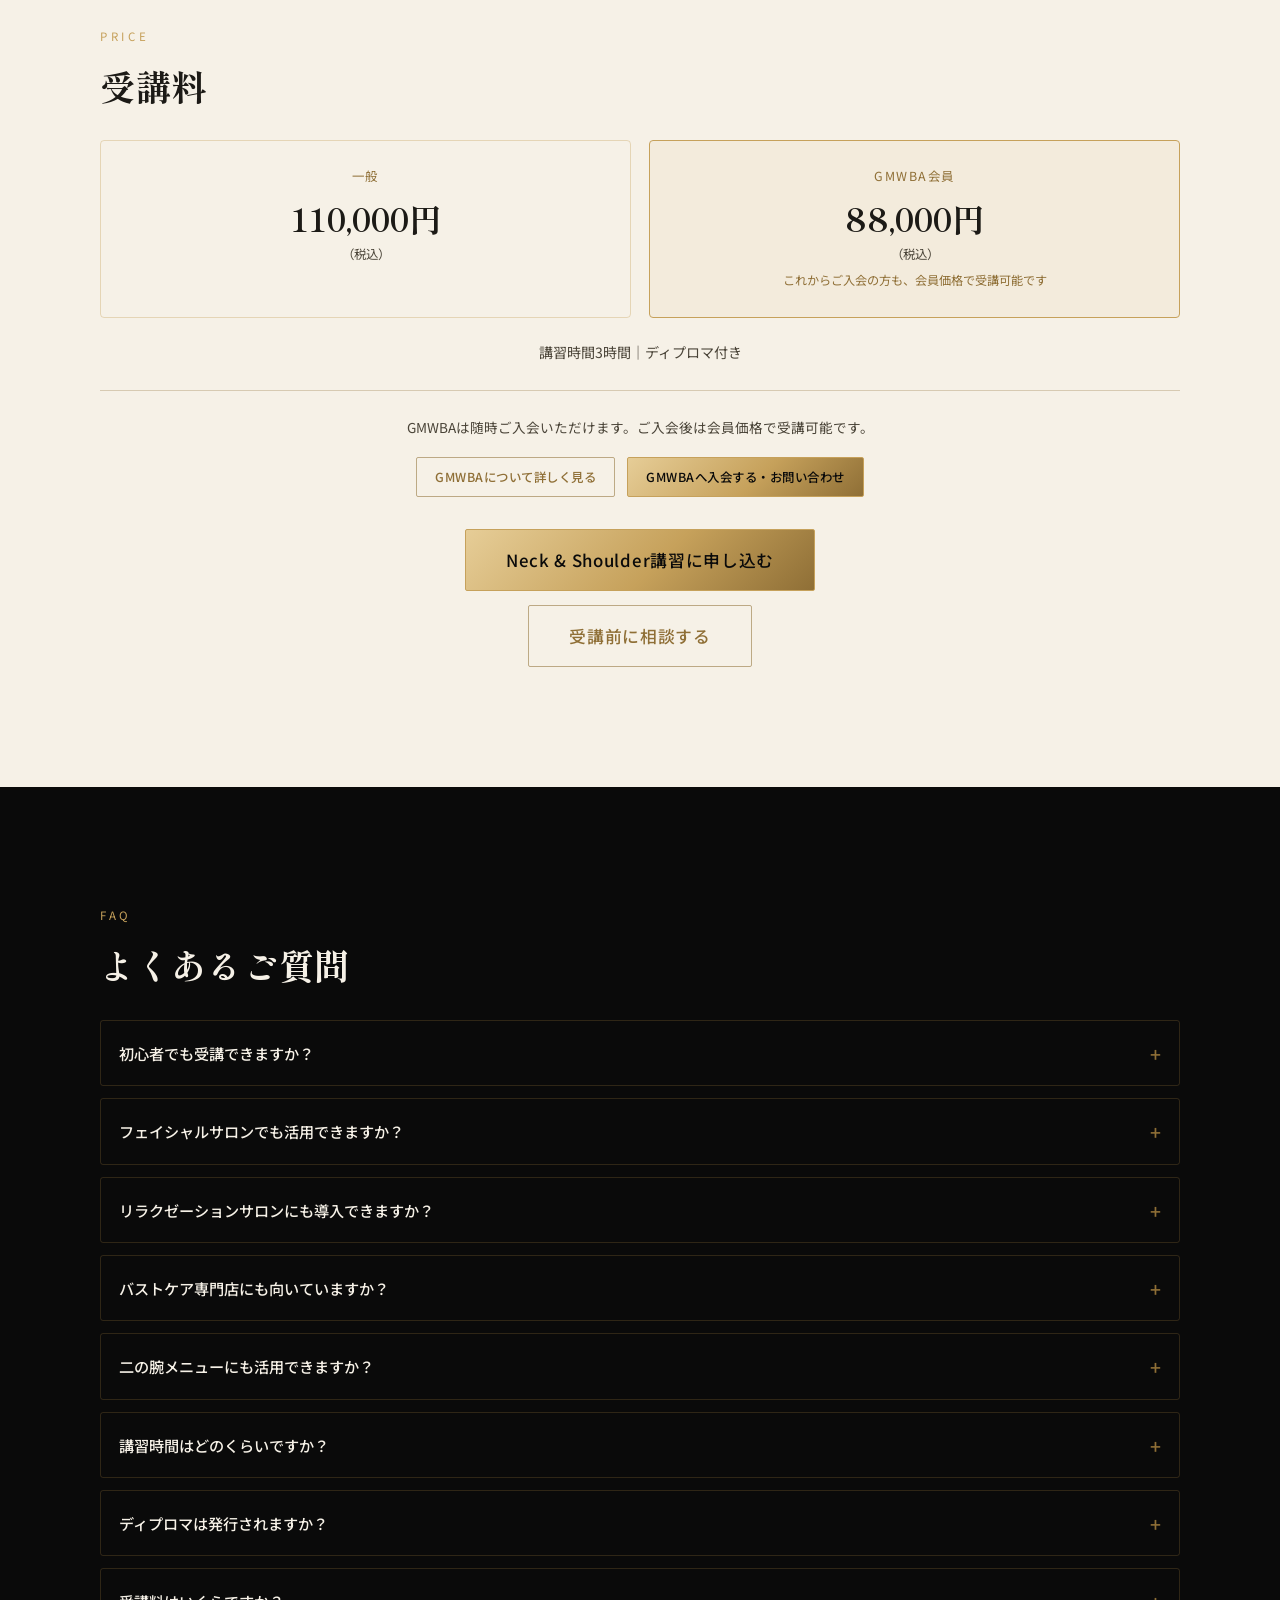
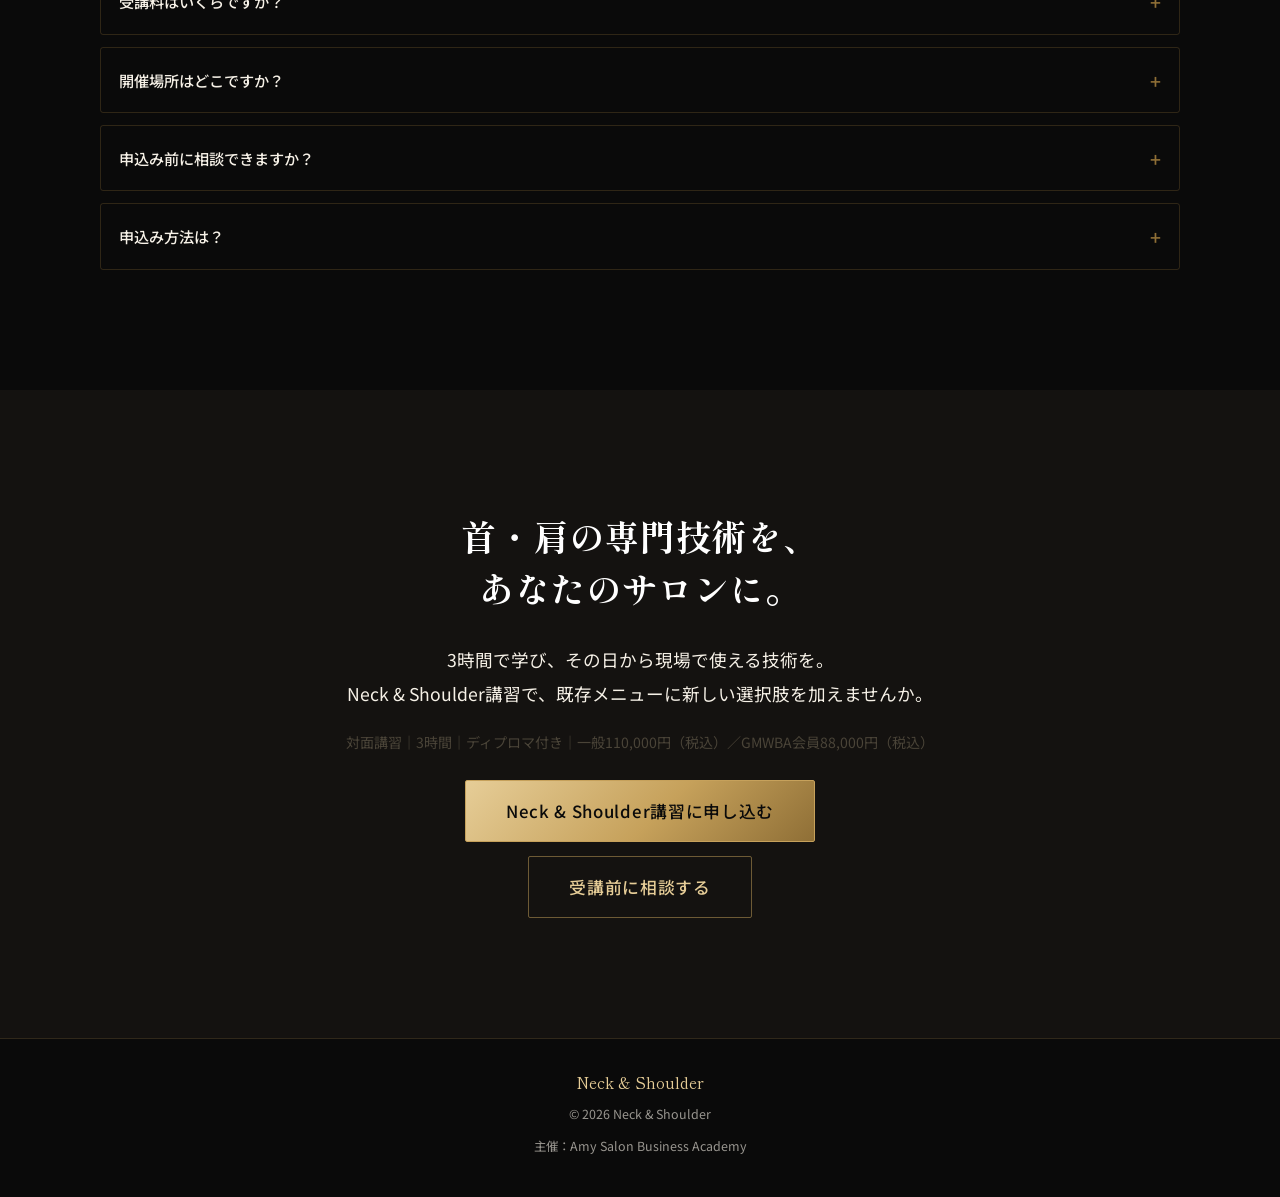
==== commit f3d8b483: "受講前相談CTA追加と申込CTAのLINE URLスキーム対応 - 「Neck & Shoulder講習に申し込む」ボタンの直下にサブCTA「受講前に相談する」を追加   （ファーストビュー／受講料セ" ====
--- a/index.html
+++ b/index.html
@@ -23,7 +23,7 @@
 <header class="site-header" id="site-header">
   <div class="site-header__inner">
     <a href="#top" class="site-header__logo">Neck & Shoulder</a>
-    <a href="#" class="btn btn--small btn--gold js-cta site-header__cta">講習に申し込む</a>
+    <a href="#" class="btn btn--small btn--gold js-cta-apply site-header__cta">講習に申し込む</a>
   </div>
 </header>
 
@@ -60,8 +60,10 @@
       </div>
 
       <div class="hero__cta-group">
-        <a href="#" class="btn btn--gold btn--large js-cta">Neck & Shoulder講習に申し込む</a>
-      </div>
+        <a href="#" class="btn btn--gold btn--large js-cta-apply">Neck & Shoulder講習に申し込む</a>
+        <a href="#" class="btn btn--outline-ivory btn--large js-cta-consult">受講前に相談する</a>
+      </div>
+      <p class="hero__consult-note">迷っている方は、受講前相談も可能です</p>
     </div>
     <div class="hero__scroll" aria-hidden="true"></div>
   </section>
@@ -86,7 +88,7 @@
   <section class="section section--dark-2 section--compact" aria-label="申込みのご案内">
     <div class="section__inner mid-cta">
       <p class="mid-cta__lead">首・肩の専門技術を、3時間で。</p>
-      <a href="#" class="btn btn--gold btn--large js-cta">Neck & Shoulder講習に申し込む</a>
+      <a href="#" class="btn btn--gold btn--large js-cta-apply">Neck & Shoulder講習に申し込む</a>
     </div>
   </section>
 
@@ -168,7 +170,7 @@
   <section class="section section--dark-2 section--compact" aria-label="申込みのご案内">
     <div class="section__inner mid-cta">
       <p class="mid-cta__lead">あなたのサロンにも、導入できます。</p>
-      <a href="#" class="btn btn--gold btn--large js-cta">Neck & Shoulder講習に申し込む</a>
+      <a href="#" class="btn btn--gold btn--large js-cta-apply">Neck & Shoulder講習に申し込む</a>
     </div>
   </section>
 
@@ -251,7 +253,7 @@
   <section class="section section--dark section--compact" aria-label="申込みのご案内">
     <div class="section__inner mid-cta">
       <p class="mid-cta__lead">上半身特化の技術を、サロンメニューの価値向上に。</p>
-      <a href="#" class="btn btn--gold btn--large js-cta">Neck & Shoulder講習に申し込む</a>
+      <a href="#" class="btn btn--gold btn--large js-cta-apply">Neck & Shoulder講習に申し込む</a>
     </div>
   </section>
 
@@ -352,6 +354,7 @@
           <p class="price-card__label">GMWBA会員</p>
           <p class="price-card__value">88,000円</p>
           <p class="price-card__note">（税込）</p>
+          <p class="price-card__note price-card__note--sub">これからご入会の方も、会員価格で受講可能です</p>
         </div>
       </div>
       <p class="price-includes">講習時間3時間｜ディプロマ付き</p>
@@ -365,7 +368,8 @@
       </div>
 
       <div class="hero__cta-group" style="margin-top:32px;">
-        <a href="#" class="btn btn--gold btn--large js-cta">Neck & Shoulder講習に申し込む</a>
+        <a href="#" class="btn btn--gold btn--large js-cta-apply">Neck & Shoulder講習に申し込む</a>
+        <a href="#" class="btn btn--outline-gold btn--large js-cta-consult">受講前に相談する</a>
       </div>
     </div>
   </section>
@@ -411,6 +415,10 @@
         <details class="faq-item">
           <summary class="faq-item__q">開催場所はどこですか？</summary>
           <p class="faq-item__a">開催地・会場は日程により異なります。申込み時にご案内します。</p>
+        </details>
+        <details class="faq-item">
+          <summary class="faq-item__q">申込み前に相談できますか？</summary>
+          <p class="faq-item__a">はい。受講前のご相談も可能です。内容・日程・導入方法など、公式LINEより個別にご案内いたします。</p>
         </details>
         <details class="faq-item">
           <summary class="faq-item__q">申込み方法は？</summary>
@@ -431,7 +439,10 @@
       <p class="price-includes" style="margin-bottom:28px;">
         対面講習｜3時間｜ディプロマ付き｜一般110,000円（税込）／GMWBA会員88,000円（税込）
       </p>
-      <a href="#" class="btn btn--gold btn--large js-cta">Neck & Shoulder講習に申し込む</a>
+      <div class="hero__cta-group">
+        <a href="#" class="btn btn--gold btn--large js-cta-apply">Neck & Shoulder講習に申し込む</a>
+        <a href="#" class="btn btn--outline-ivory btn--large js-cta-consult">受講前に相談する</a>
+      </div>
     </div>
   </section>
 
--- a/css/style.css
+++ b/css/style.css
@@ -94,6 +94,18 @@
   box-shadow: none;
 }
 
+.btn--outline-ivory {
+  background: transparent;
+  color: var(--color-gold-light);
+  border-color: rgba(198, 161, 91, 0.5);
+}
+.btn--outline-ivory:hover,
+.btn--outline-ivory:focus-visible {
+  background: rgba(198, 161, 91, 0.1);
+  transform: none;
+  box-shadow: none;
+}
+
 .btn--large {
   padding: 18px 40px;
   font-size: clamp(0.95rem, 1.6vw, 1.05rem);
@@ -286,6 +298,14 @@
   display: flex;
   flex-direction: column;
   align-items: center;
+  gap: 14px;
+}
+.hero__consult-note {
+  margin: 14px 0 0;
+  font-size: 0.78rem;
+  letter-spacing: 0.02em;
+  color: var(--color-gold-light);
+  opacity: 0.85;
 }
 .hero__scroll {
   position: absolute;
@@ -632,6 +652,12 @@
   margin: 0 0 4px;
 }
 .price-card__note { font-size: 0.78rem; color: var(--color-ink-soft); margin: 0; }
+.price-card__note--sub {
+  margin-top: 8px;
+  font-size: 0.76rem;
+  line-height: 1.6;
+  color: var(--color-gold-deep);
+}
 .price-includes {
   text-align: center;
   font-size: 0.88rem;
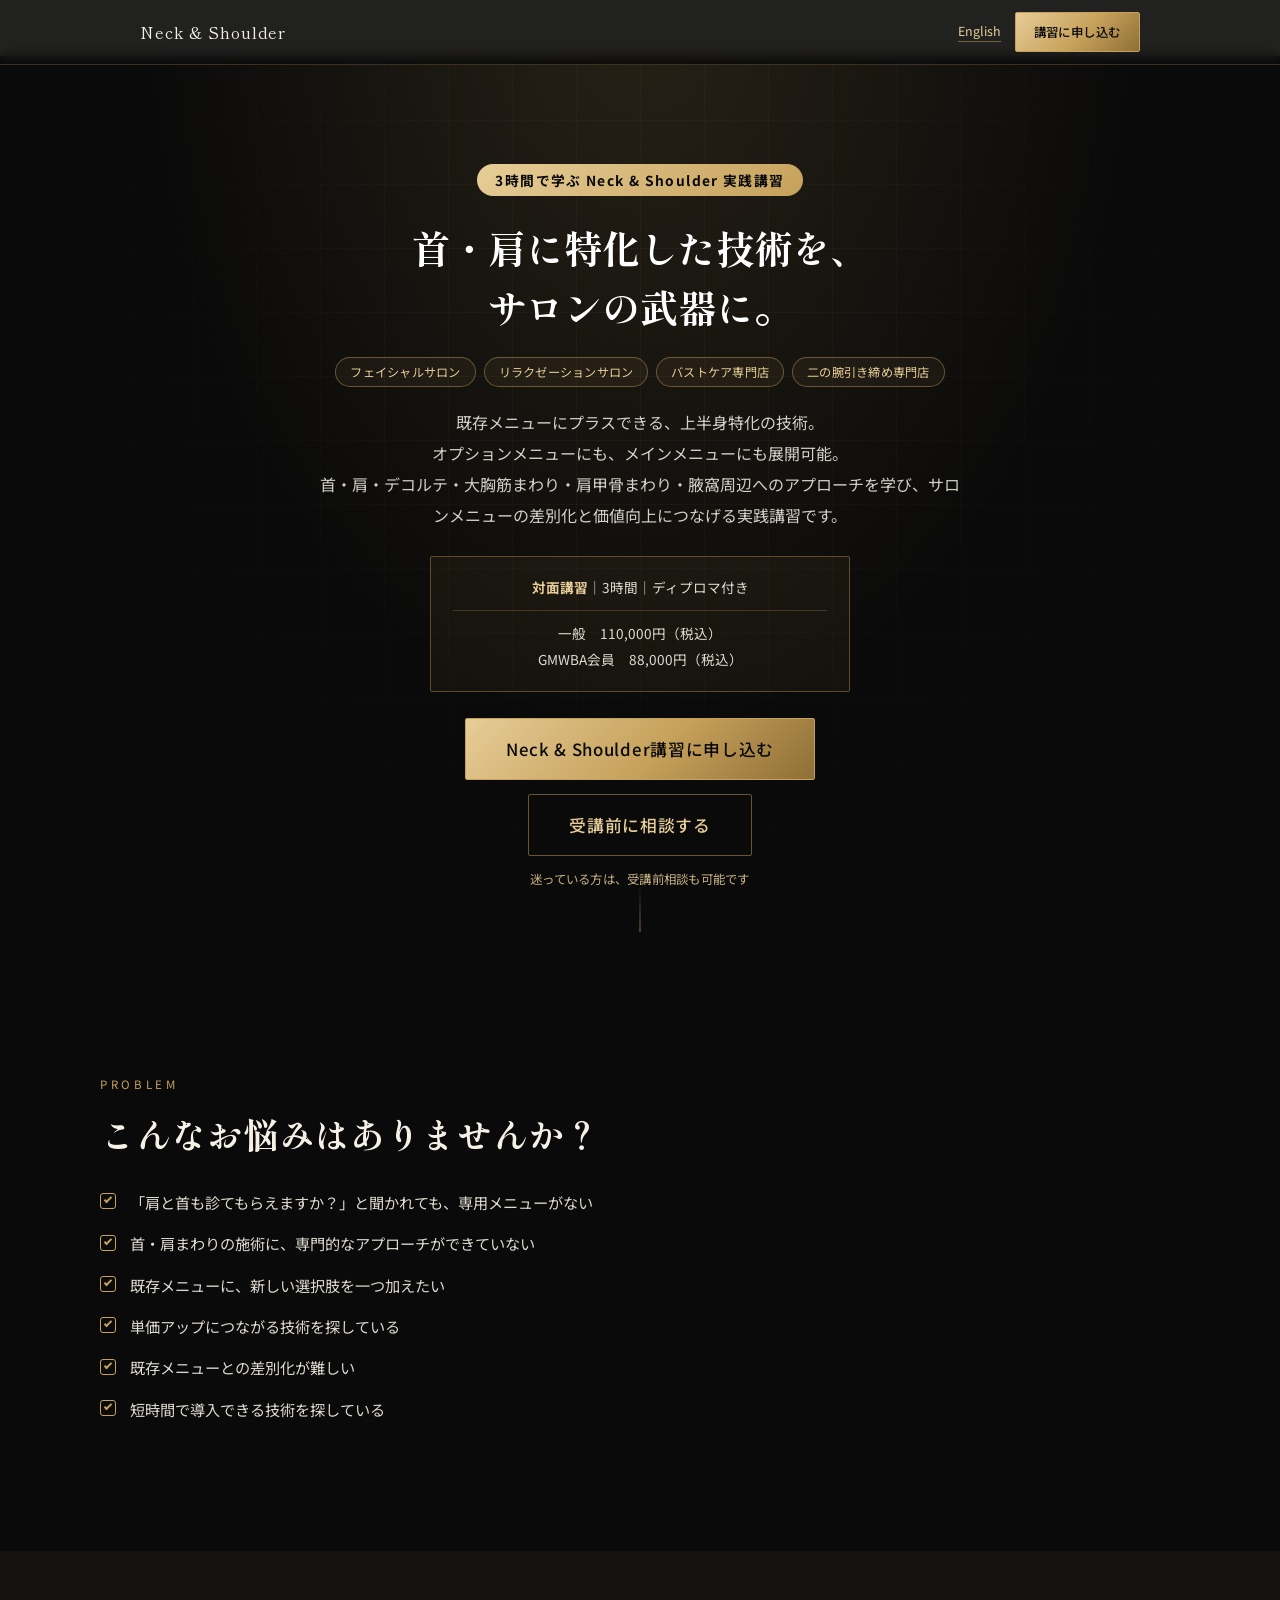
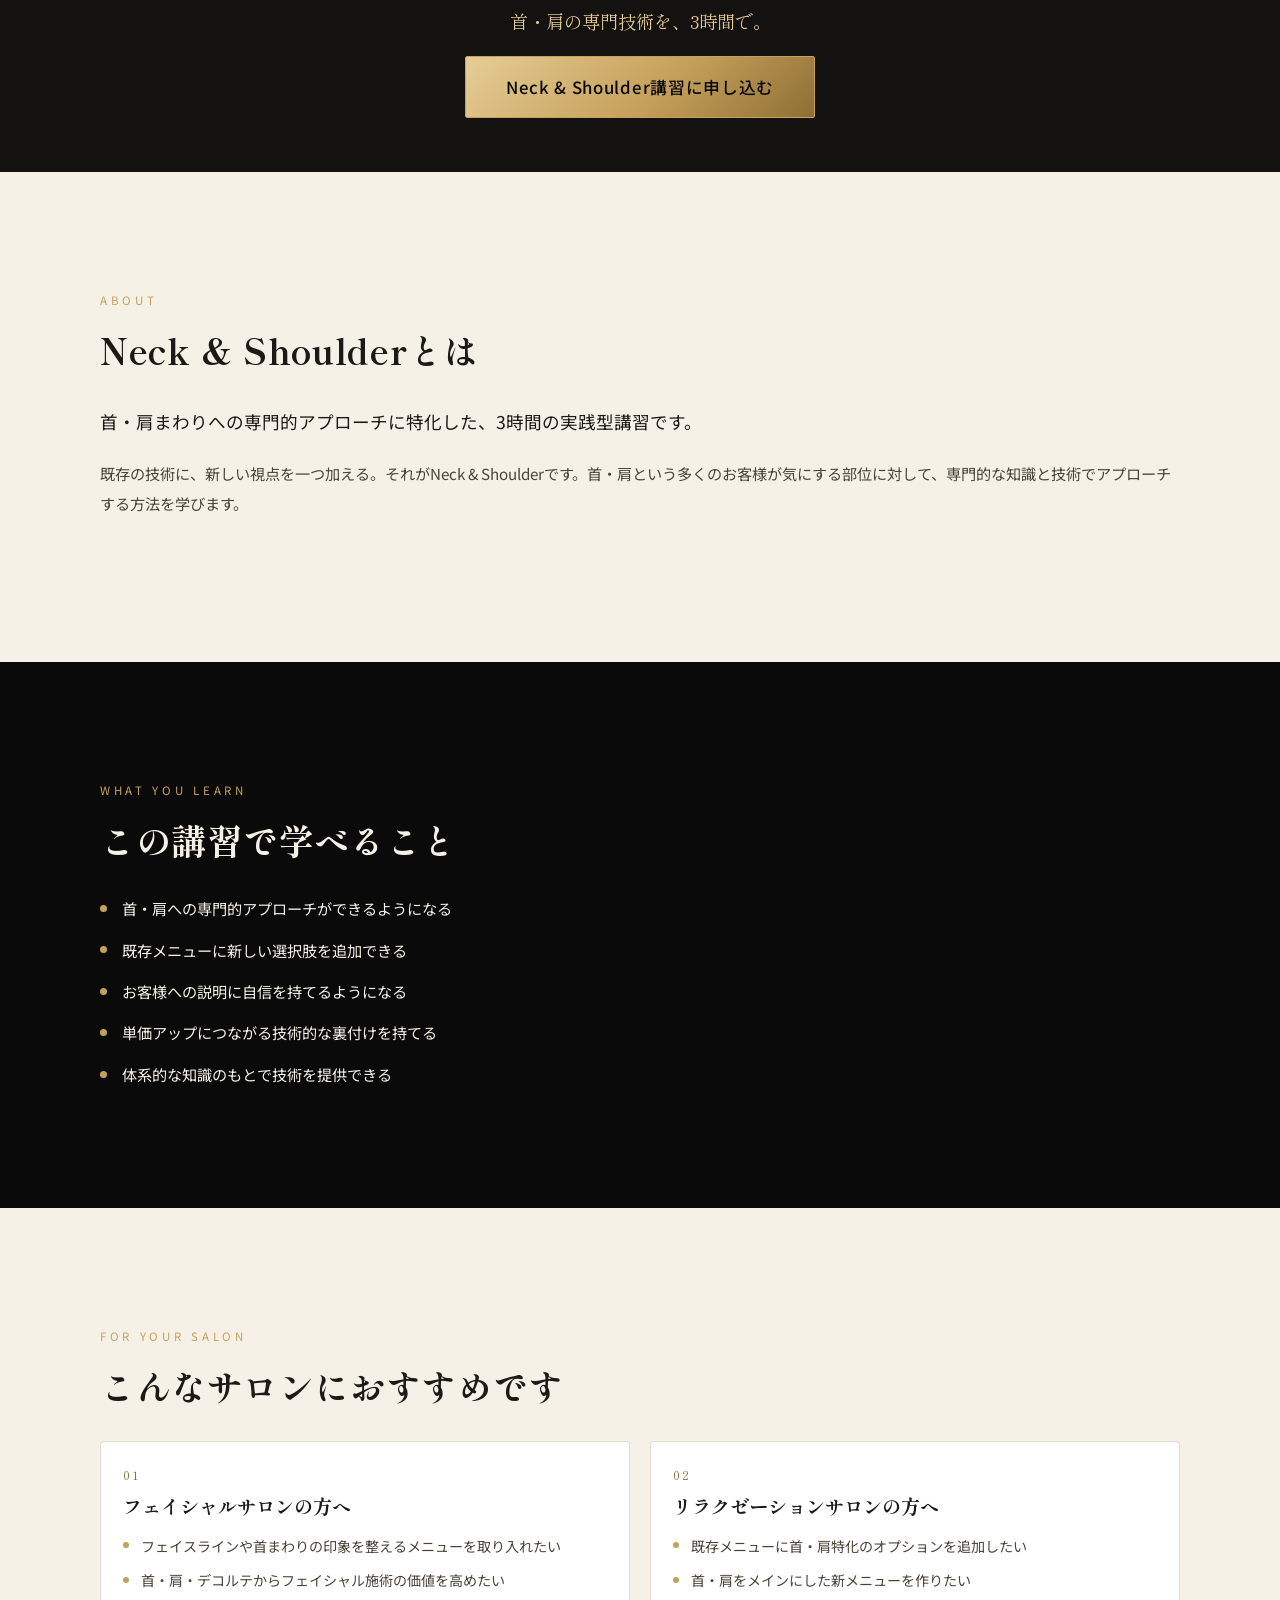
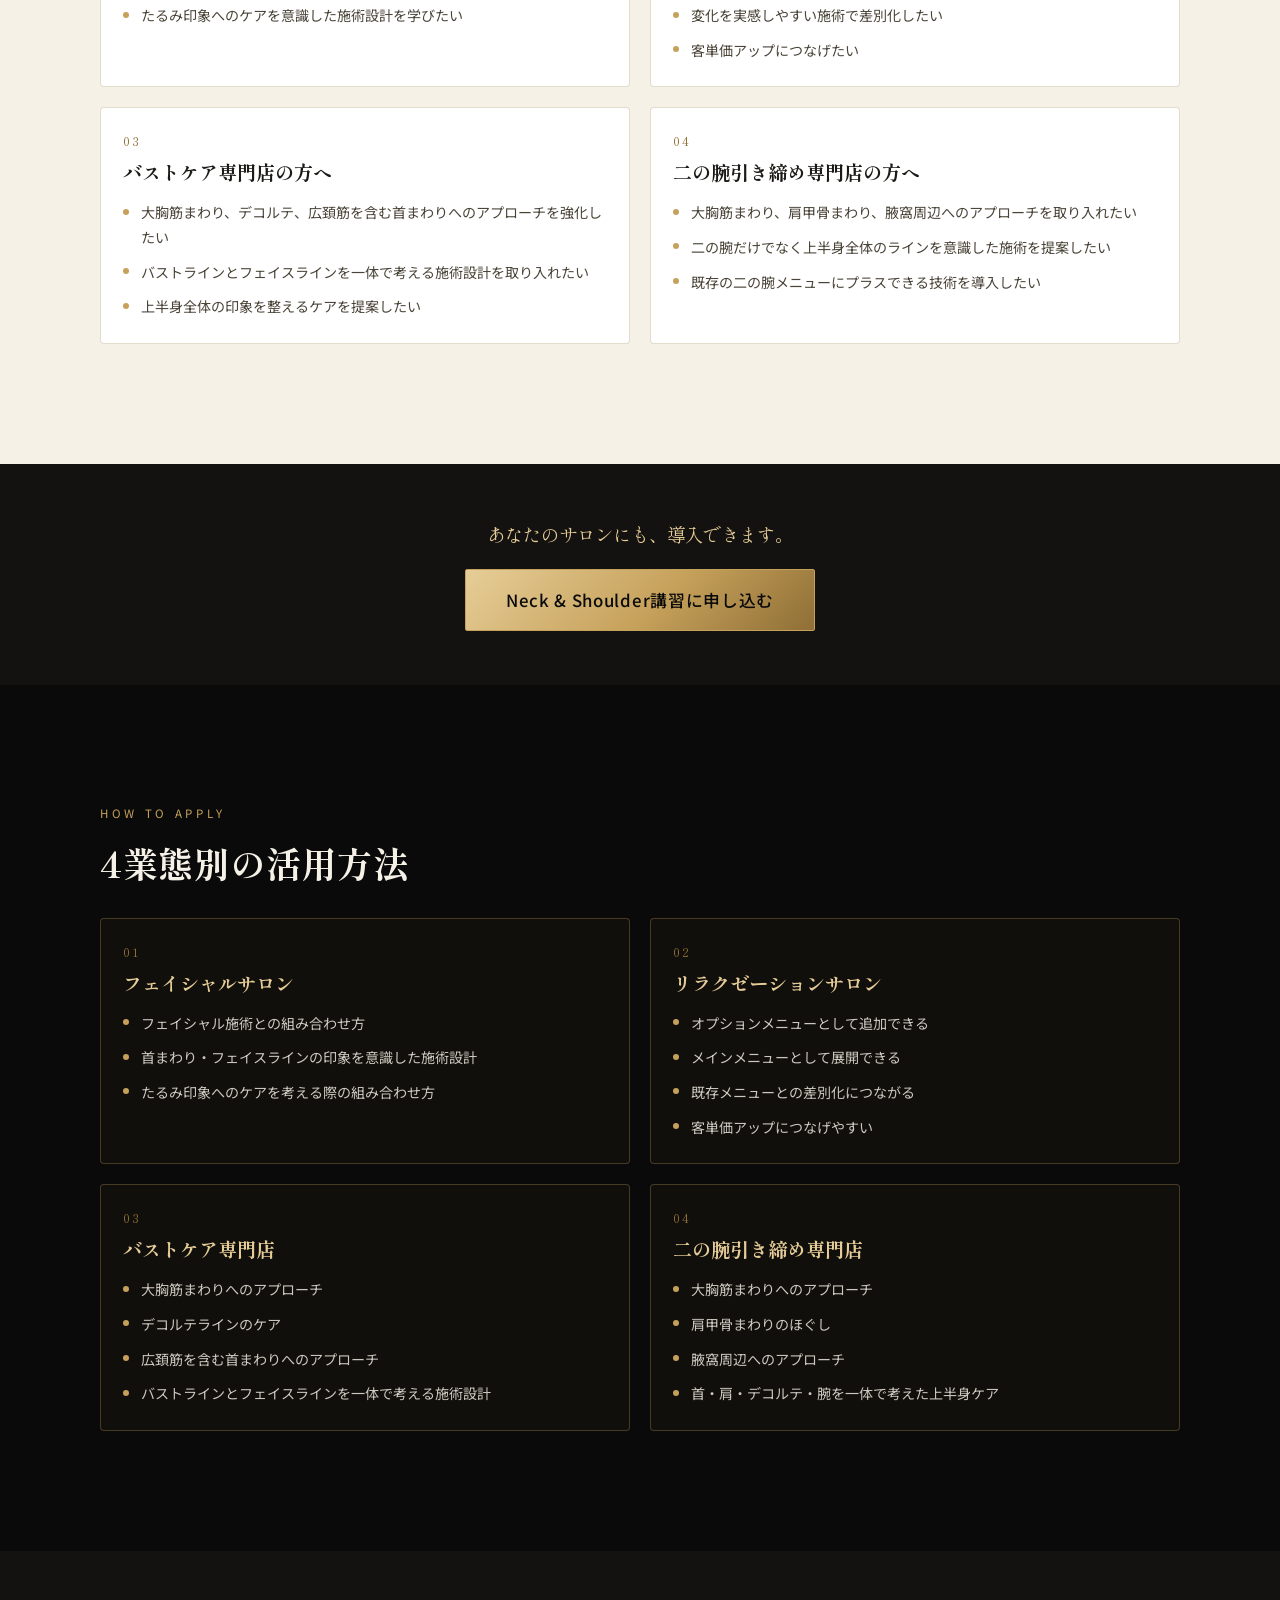
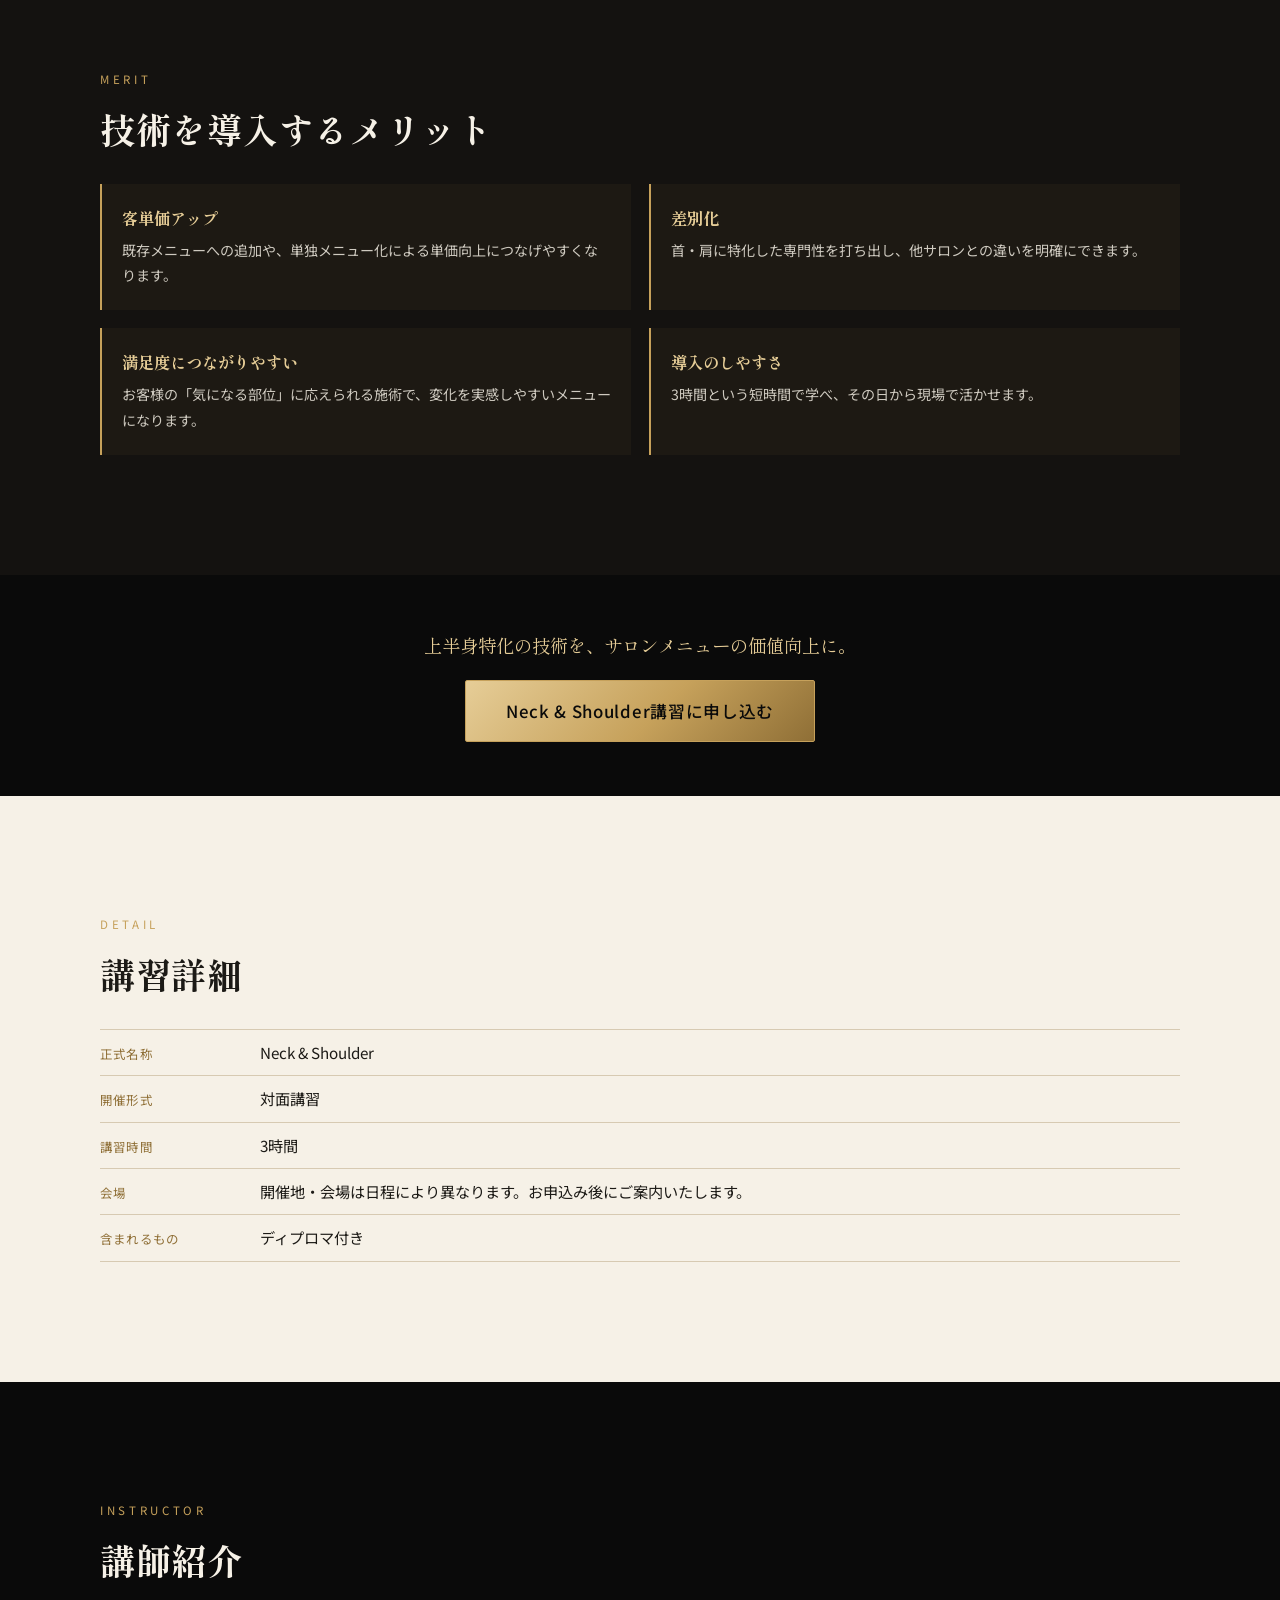
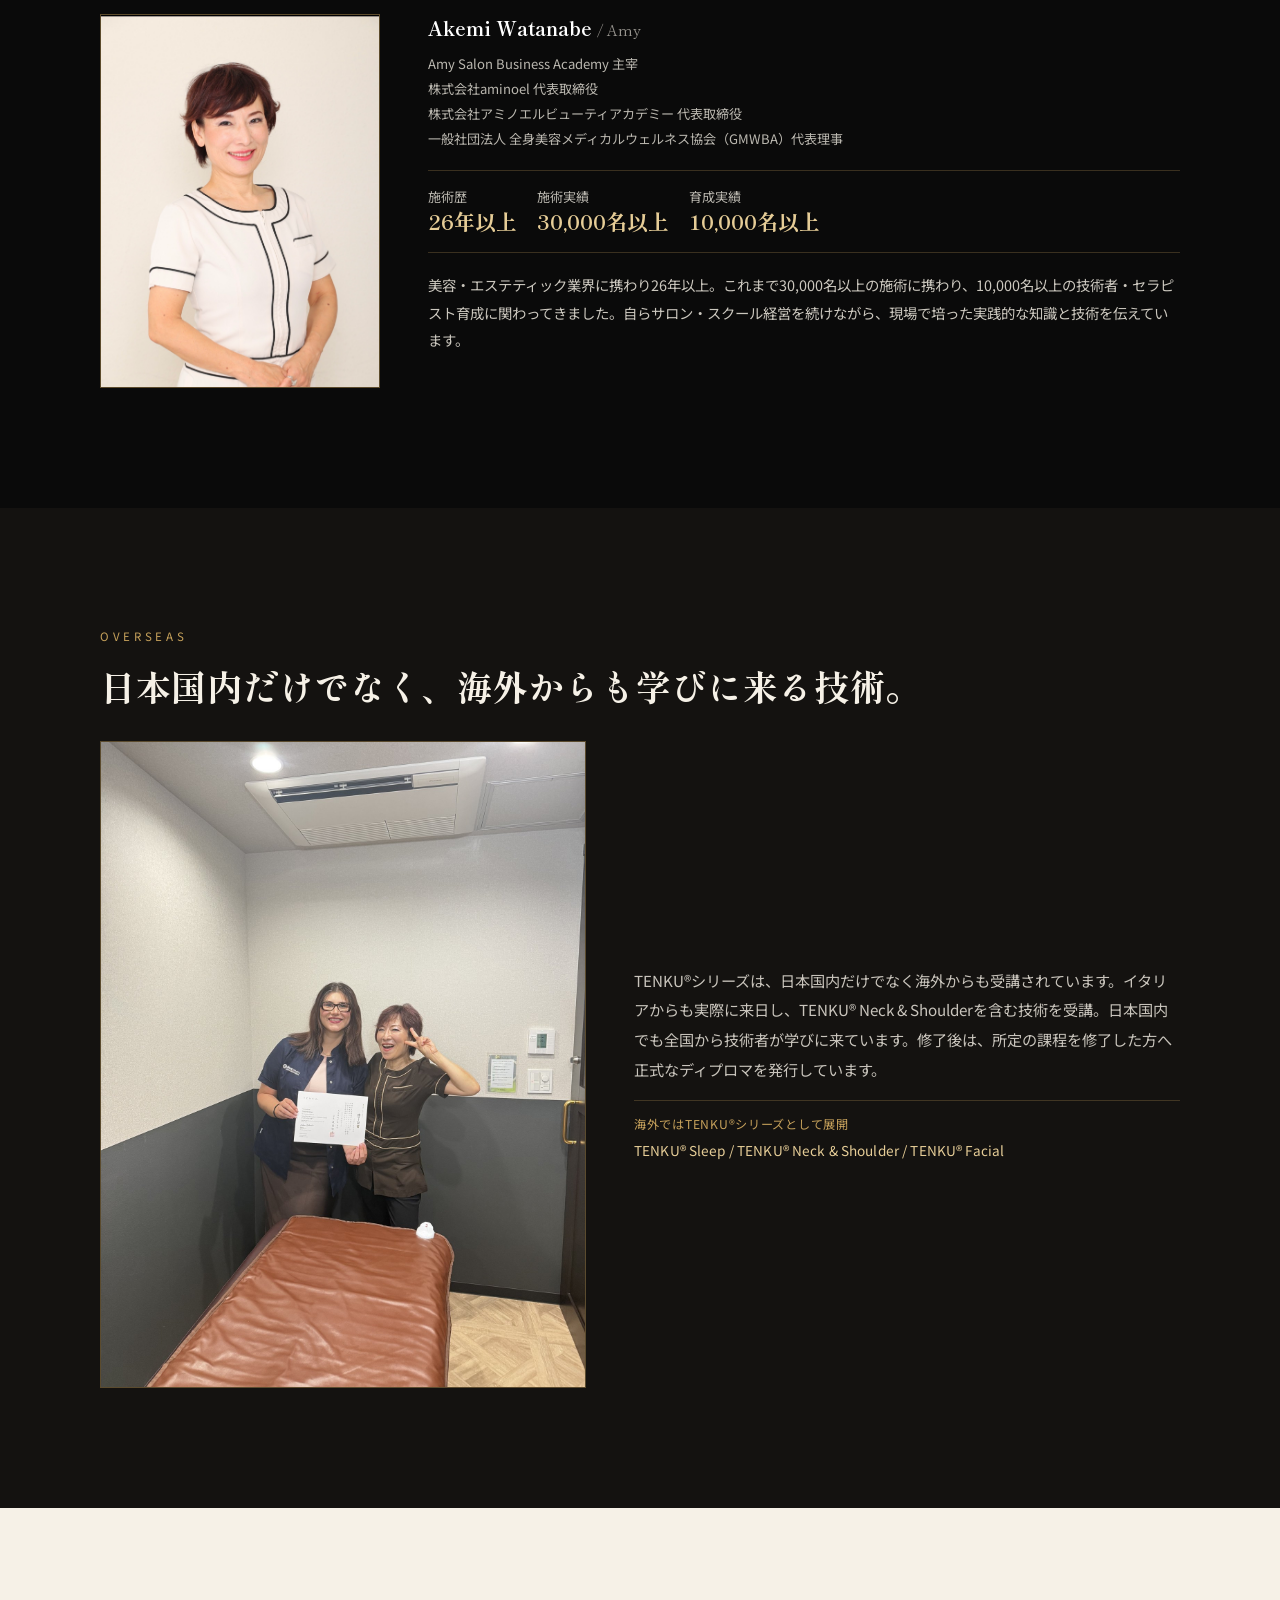
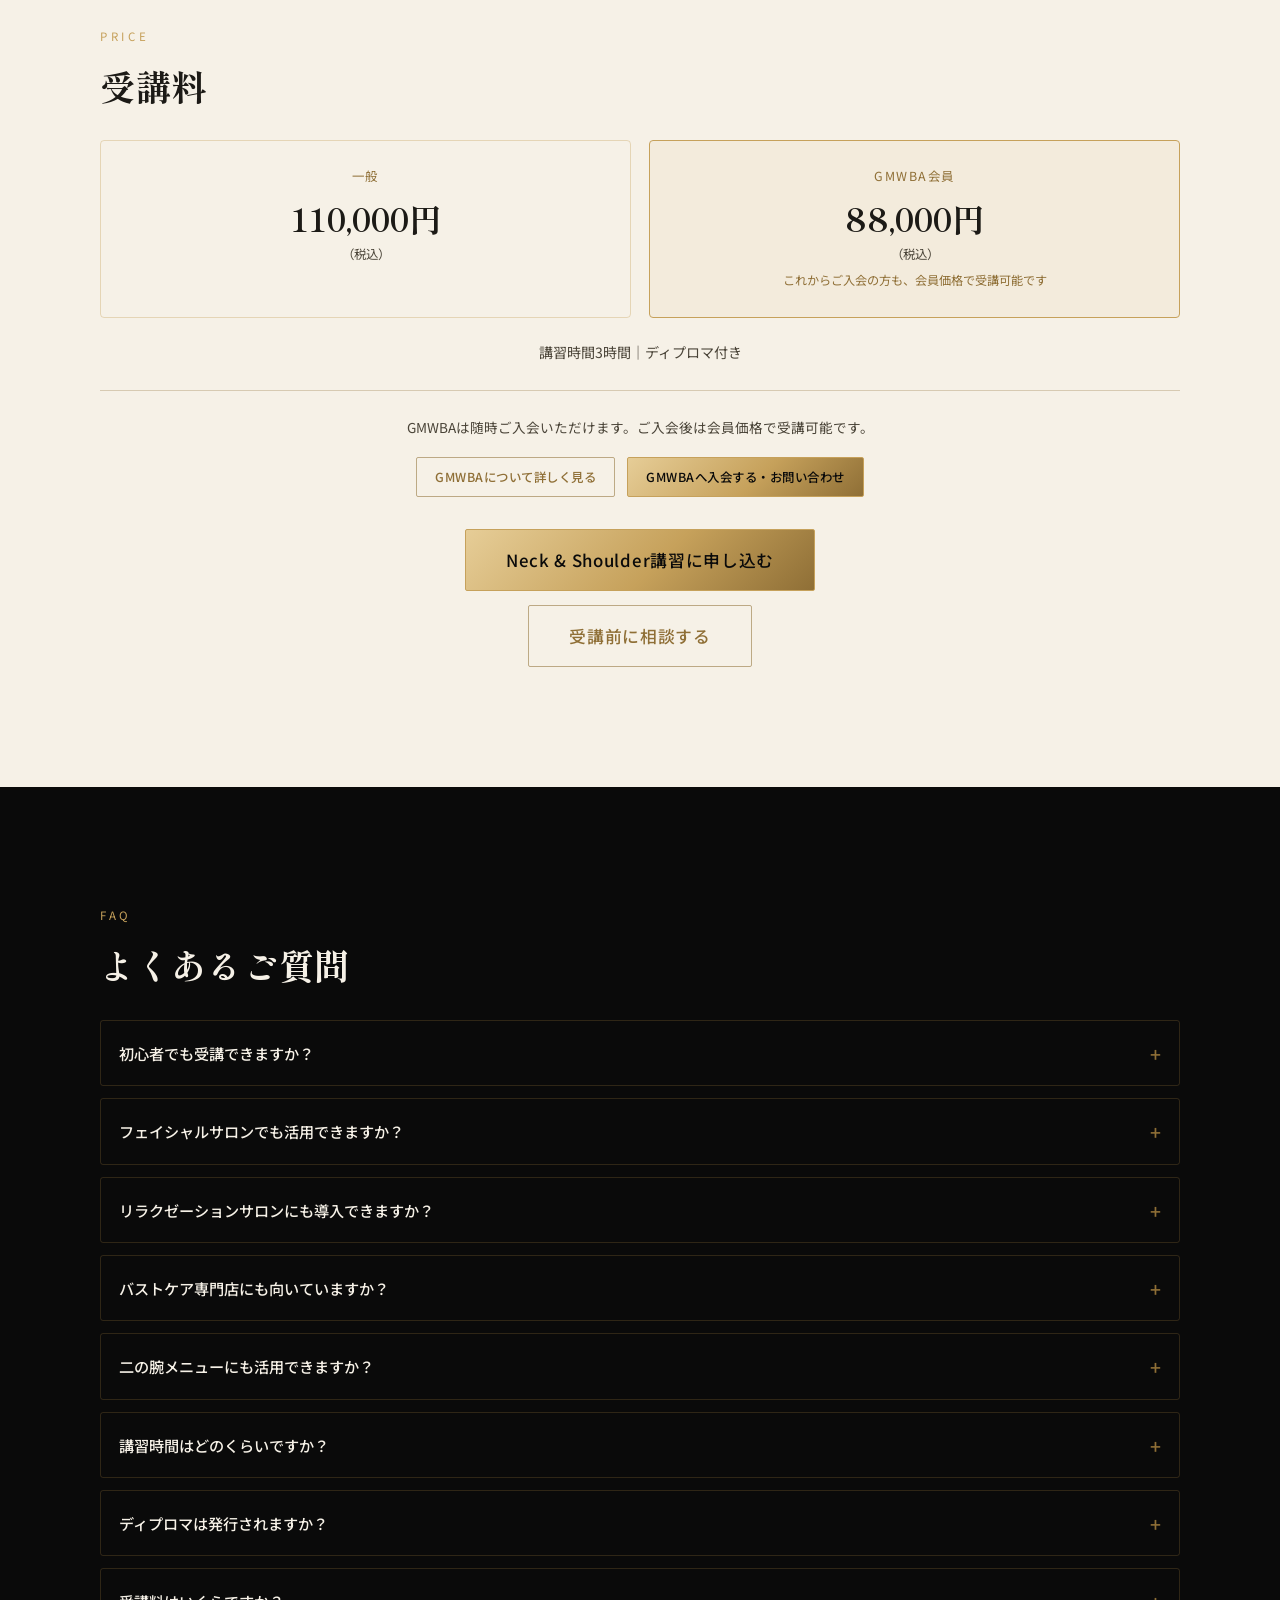
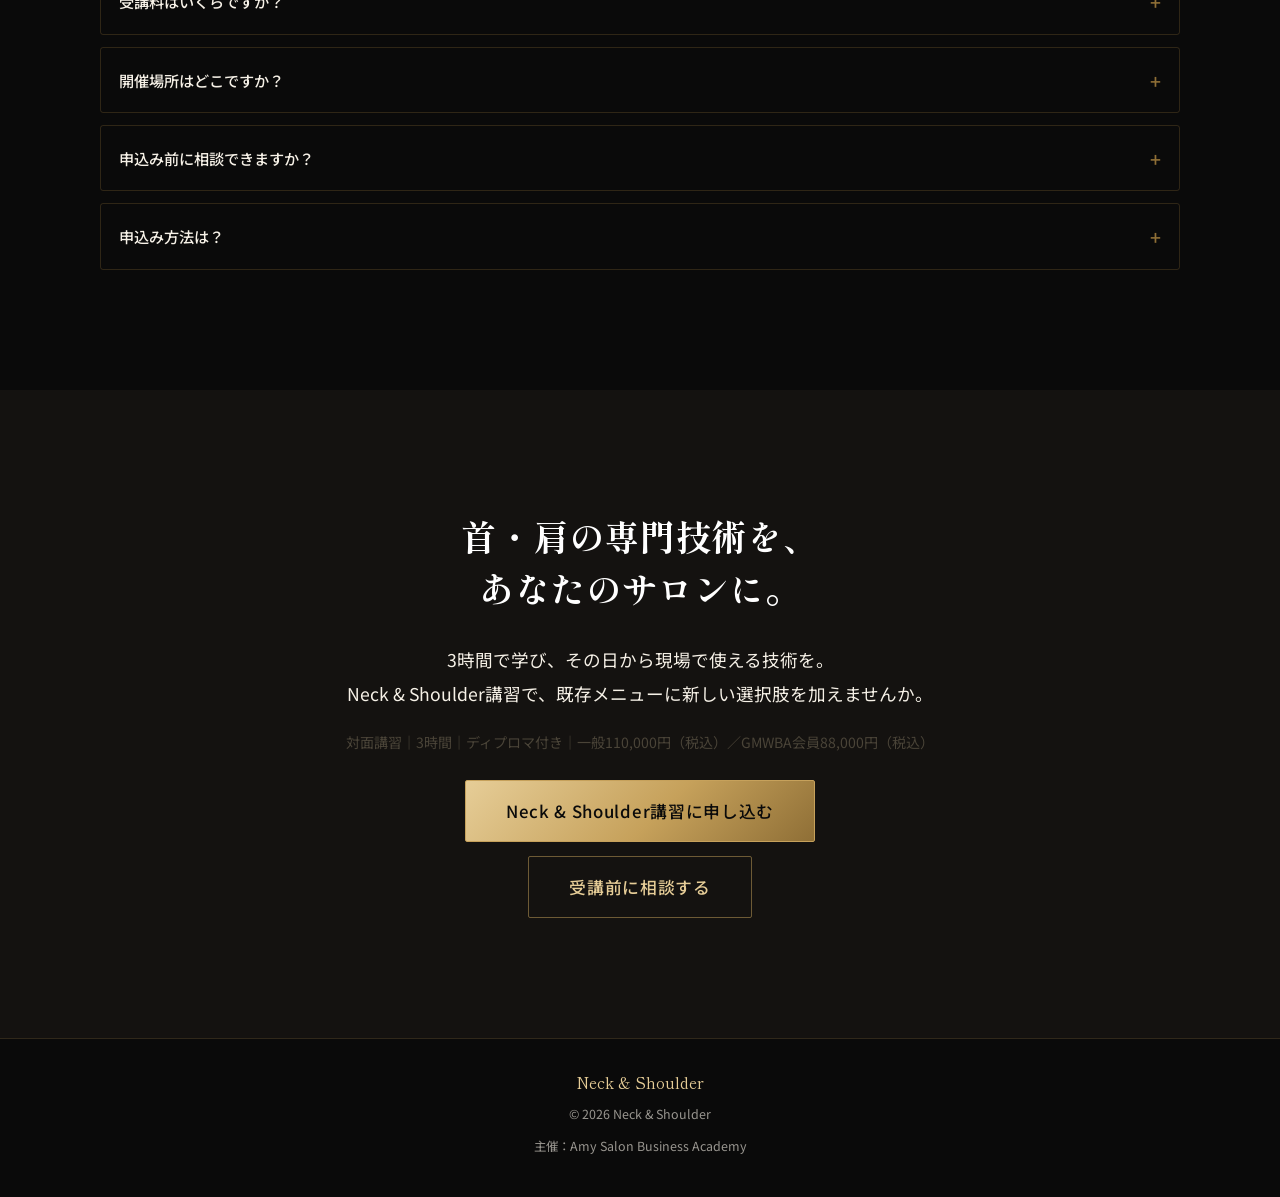
==== commit 16bdeccd: "Neck & Shoulder 英語版LP（/en/）を新規作成 - 海外受講者向けに「日本でAmyから直接学ぶ対面実技講習」として構成 - 一般 JPY 110,000／GMWBA会員 JPY 88" ====
--- a/index.html
+++ b/index.html
@@ -23,7 +23,10 @@
 <header class="site-header" id="site-header">
   <div class="site-header__inner">
     <a href="#top" class="site-header__logo">Neck & Shoulder</a>
-    <a href="#" class="btn btn--small btn--gold js-cta-apply site-header__cta">講習に申し込む</a>
+    <div class="site-header__actions">
+      <a href="en/" class="lang-switch" lang="en" hreflang="en">English</a>
+      <a href="#" class="btn btn--small btn--gold js-cta-apply site-header__cta">講習に申し込む</a>
+    </div>
   </div>
 </header>
 
--- a/css/style.css
+++ b/css/style.css
@@ -150,6 +150,21 @@
 }
 .site-header__cta { white-space: nowrap; }
 
+/* Header: language switch (日本語版 / English) */
+.site-header__actions {
+  display: flex;
+  align-items: center;
+  gap: 14px;
+  flex-shrink: 0;
+}
+.lang-switch {
+  font-size: 0.78rem;
+  color: var(--color-gold-light);
+  border-bottom: 1px solid rgba(198, 161, 91, 0.5);
+  padding-bottom: 1px;
+  white-space: nowrap;
+}
+
 main { padding-top: 56px; }
 
 /* ---------- Layout helpers ---------- */
